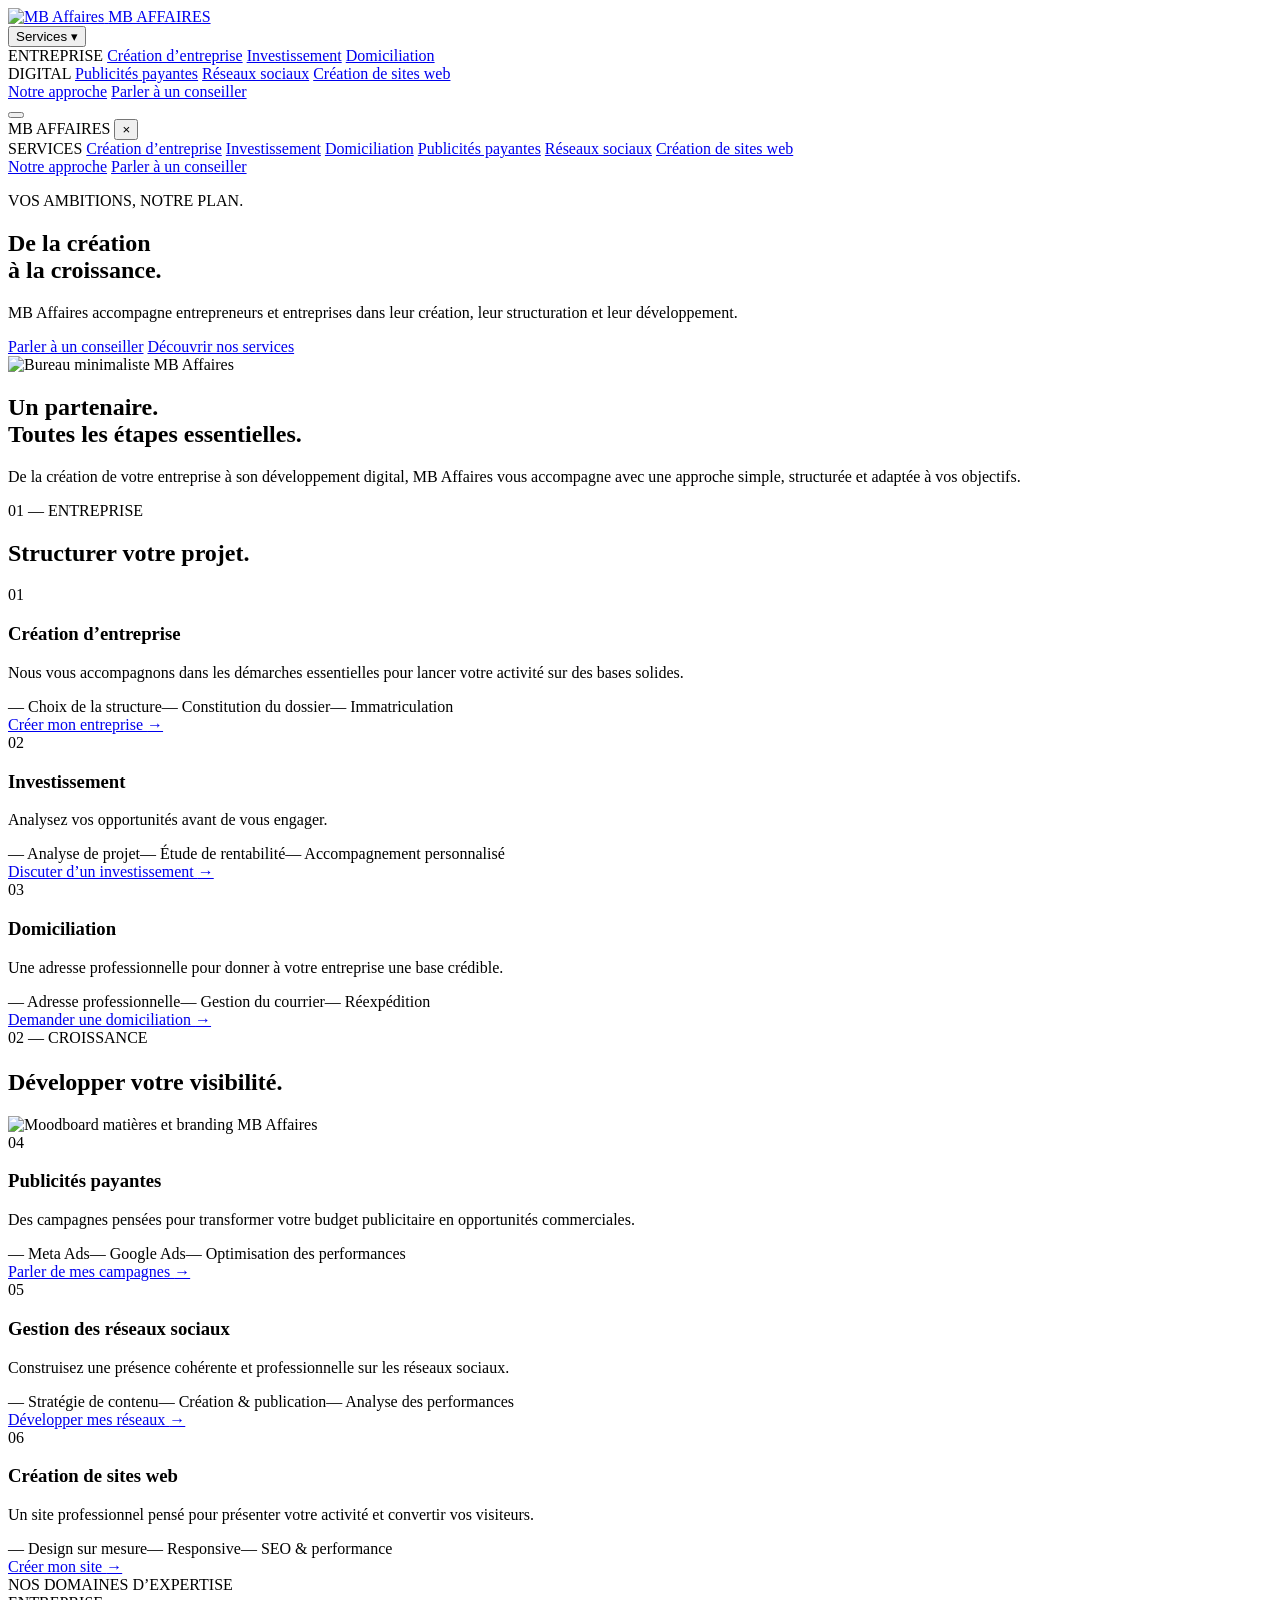
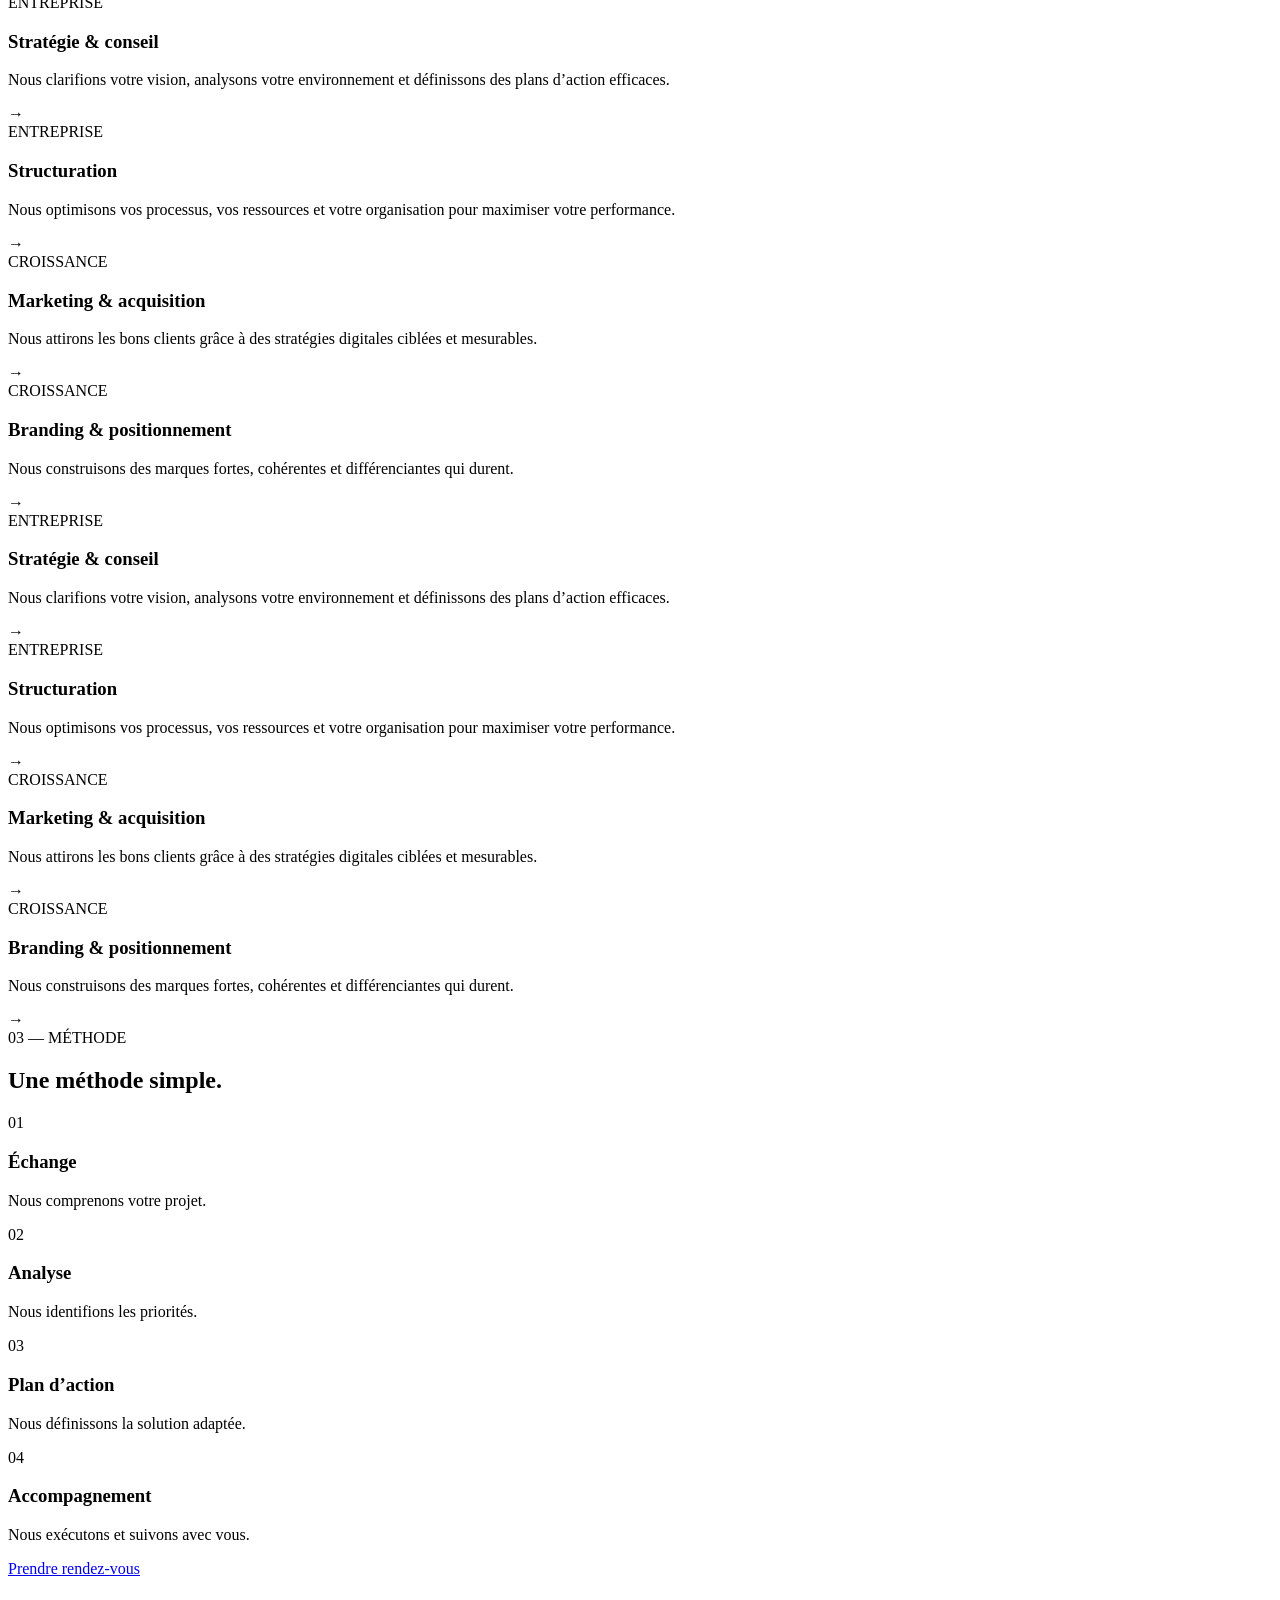
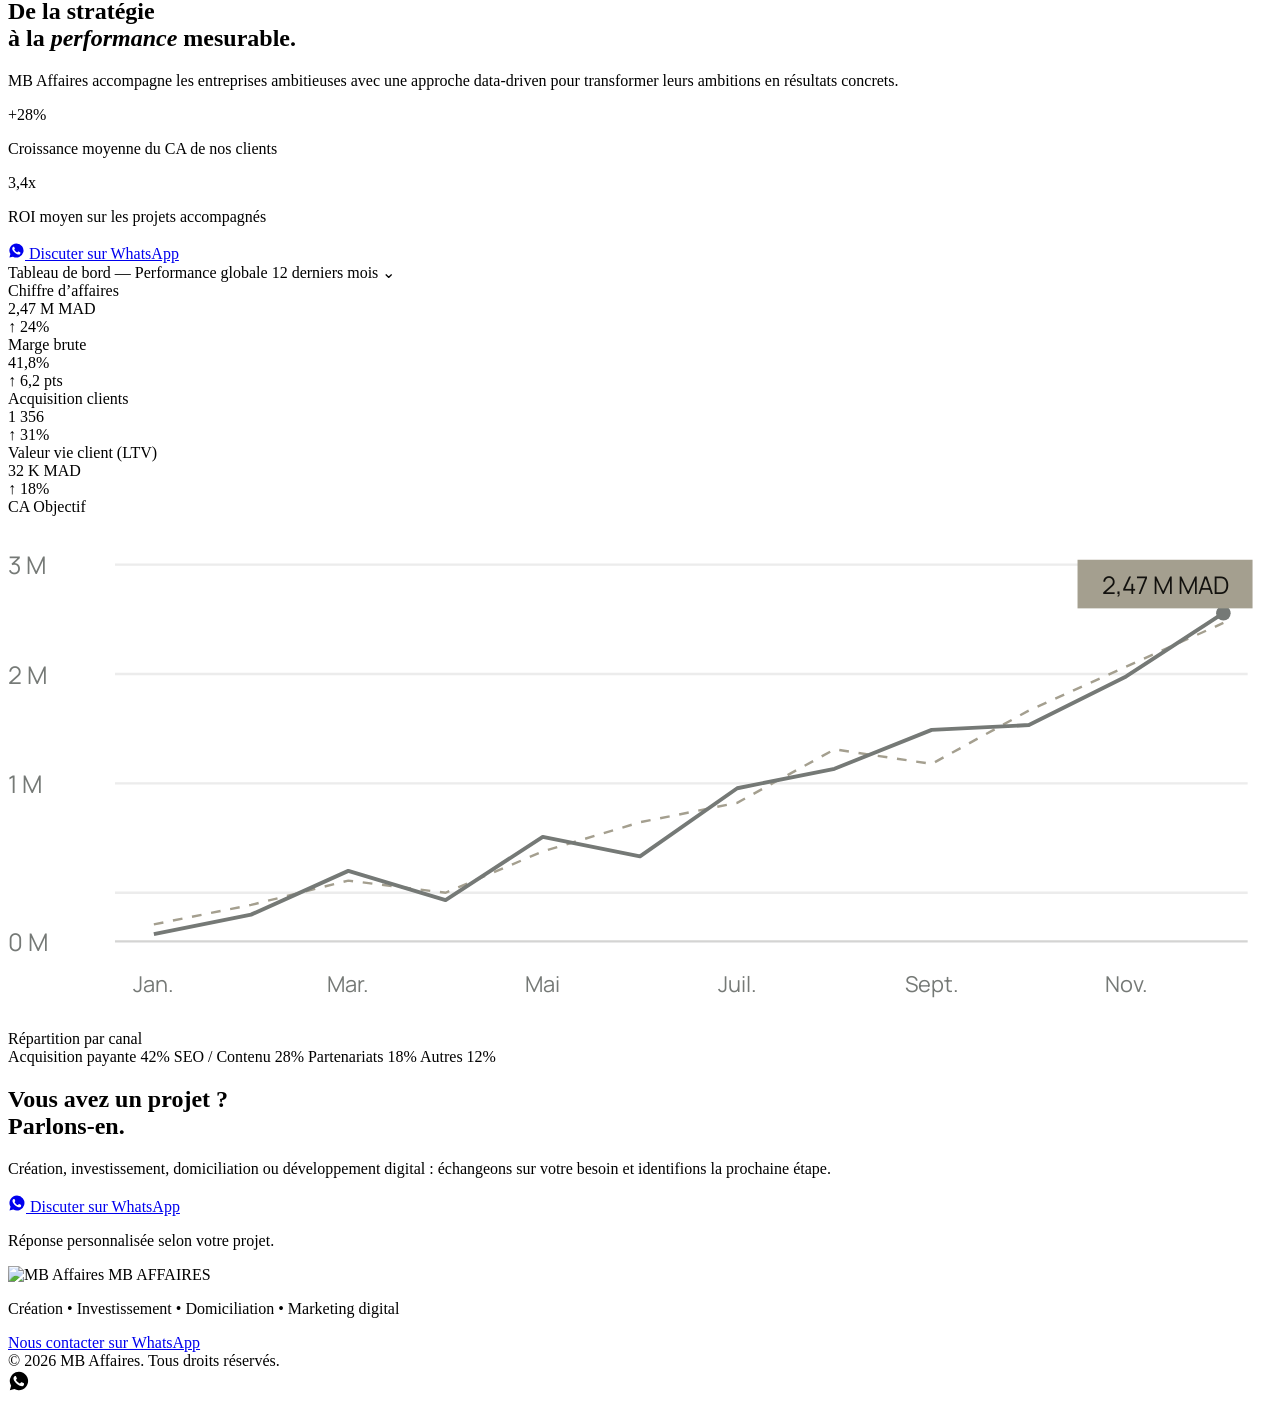
==== index.html @ c1bb467c "Add files via upload" ====
<!DOCTYPE html>
<html lang="fr">
<head>
<meta charset="utf-8">
<meta name="viewport" content="width=device-width, initial-scale=1">
<title>MB Affaires | Création d’entreprise &amp; Développement Digital</title>
<meta name="description" content="MB Affaires accompagne entrepreneurs et entreprises en création d’entreprise, investissement, domiciliation, publicité, réseaux sociaux et création de sites web.">
<meta property="og:title" content="MB Affaires | Création d’entreprise &amp; Développement Digital">
<meta property="og:description" content="Vos ambitions, notre plan.">
<meta property="og:type" content="website">
<link rel="icon" href="assets/favicon.png">
<link rel="preconnect" href="https://fonts.googleapis.com">
<link rel="preconnect" href="https://fonts.gstatic.com" crossorigin>
<link href="https://fonts.googleapis.com/css2?family=Instrument+Serif:ital@0;1&family=Manrope:wght@300;400;500;600&display=swap" rel="stylesheet">
<link rel="stylesheet" href="css/style.css">
</head>
<body>

<header class="site-header">
  <div class="header-inner">
    <a href="#top" class="brand">
      <img src="assets/mb-logo-light.png" alt="MB Affaires">
      <span class="brand-name">MB AFFAIRES</span>
    </a>

    <nav class="nav">
      <div class="nav-desktop">
        <div class="services-nav" data-services-nav>
          <button class="services-trigger" data-services-trigger aria-expanded="false" aria-haspopup="true">
            Services <span class="chev">▾</span>
          </button>
          <div class="services-panel">
            <div class="services-panel-inner">
              <div class="services-col">
                <span class="services-col-title">ENTREPRISE</span>
                <a href="#entreprise">Création d’entreprise</a>
                <a href="#investissement">Investissement</a>
                <a href="#domiciliation">Domiciliation</a>
              </div>
              <div class="services-col">
                <span class="services-col-title">DIGITAL</span>
                <a href="#publicites">Publicités payantes</a>
                <a href="#reseaux-sociaux">Réseaux sociaux</a>
                <a href="#site-web">Création de sites web</a>
              </div>
            </div>
          </div>
        </div>
        <a href="#approche" class="nav-link">Notre approche</a>
        <a href="#" class="nav-cta" data-wa data-wa-msg="general" target="_blank" rel="noopener">Parler à un conseiller</a>
      </div>

      <button class="mobile-toggle" data-mobile-toggle aria-expanded="false" aria-controls="mobile-menu" aria-label="Ouvrir le menu">
        <span></span>
        <span></span>
      </button>
    </nav>
  </div>
</header>

<div class="mobile-menu" id="mobile-menu" data-mobile-menu>
  <div class="mobile-menu-header">
    <span class="brand-name">MB AFFAIRES</span>
    <button class="mobile-menu-close" data-mobile-close aria-label="Fermer le menu">×</button>
  </div>
  <div class="mobile-menu-body">
    <span class="mobile-menu-eyebrow">SERVICES</span>
    <a href="#entreprise" class="mobile-link" data-mobile-close>Création d’entreprise</a>
    <a href="#investissement" class="mobile-link" data-mobile-close>Investissement</a>
    <a href="#domiciliation" class="mobile-link" data-mobile-close>Domiciliation</a>
    <a href="#publicites" class="mobile-link" data-mobile-close>Publicités payantes</a>
    <a href="#reseaux-sociaux" class="mobile-link" data-mobile-close>Réseaux sociaux</a>
    <a href="#site-web" class="mobile-link" data-mobile-close>Création de sites web</a>
    <div class="mobile-divider"></div>
    <a href="#approche" class="mobile-approche" data-mobile-close>Notre approche</a>
    <a href="#" class="mobile-cta" data-wa data-wa-msg="general" target="_blank" rel="noopener">Parler à un conseiller</a>
  </div>
</div>

<section id="top" class="hero">
  <div class="hero-grid">
    <div>
      <p class="hero-eyebrow" data-reveal>VOS AMBITIONS, NOTRE PLAN.</p>
      <h1 class="hero-title" data-reveal>De la création<br>à la croissance.</h1>
      <p class="hero-desc" data-reveal>MB Affaires accompagne entrepreneurs et entreprises dans leur création, leur structuration et leur développement.</p>
      <div class="hero-actions" data-reveal>
        <a href="#" class="btn btn-primary" data-wa data-wa-msg="general" target="_blank" rel="noopener">Parler à un conseiller</a>
        <a href="#entreprise" class="btn btn-outline">Découvrir nos services</a>
      </div>
    </div>
    <div class="hero-visual" data-reveal>
      <img src="assets/hero-visual.jpg" alt="Bureau minimaliste MB Affaires" loading="eager">
    </div>
  </div>
</section>

<section class="intro-band section-pad">
  <div class="container intro-grid">
    <h2 class="section-title" data-reveal>Un partenaire.<br>Toutes les étapes essentielles.</h2>
    <div data-reveal>
      <div class="intro-rule"></div>
      <p class="intro-text">De la création de votre entreprise à son développement digital, MB Affaires vous accompagne avec une approche simple, structurée et adaptée à vos objectifs.</p>
    </div>
  </div>
</section>

<section class="services-section">
  <div class="container">
    <div class="services-header" data-reveal>
      <div class="eyebrow-row">
        <span class="eyebrow">01 — ENTREPRISE</span>
        <h2 class="section-title">Structurer votre projet.</h2>
      </div>
    </div>

    <article id="entreprise" class="service-article" data-reveal>
      <div class="service-number-title">
        <span class="service-number">01</span>
        <h3 class="service-title">Création d’entreprise</h3>
      </div>
      <div class="service-body">
        <p class="service-desc">Nous vous accompagnons dans les démarches essentielles pour lancer votre activité sur des bases solides.</p>
        <div class="service-tags">
          <span>— Choix de la structure</span><span>— Constitution du dossier</span><span>— Immatriculation</span>
        </div>
        <a href="#" class="link-arrow" data-wa data-wa-msg="creation" target="_blank" rel="noopener">Créer mon entreprise <span>→</span></a>
      </div>
    </article>

    <article id="investissement" class="service-article" data-reveal>
      <div class="service-number-title">
        <span class="service-number">02</span>
        <h3 class="service-title">Investissement</h3>
      </div>
      <div class="service-body">
        <p class="service-desc">Analysez vos opportunités avant de vous engager.</p>
        <div class="service-tags">
          <span>— Analyse de projet</span><span>— Étude de rentabilité</span><span>— Accompagnement personnalisé</span>
        </div>
        <a href="#" class="link-arrow" data-wa data-wa-msg="invest" target="_blank" rel="noopener">Discuter d’un investissement <span>→</span></a>
      </div>
    </article>

    <article id="domiciliation" class="service-article" data-reveal>
      <div class="service-number-title">
        <span class="service-number">03</span>
        <h3 class="service-title">Domiciliation</h3>
      </div>
      <div class="service-body">
        <p class="service-desc">Une adresse professionnelle pour donner à votre entreprise une base crédible.</p>
        <div class="service-tags">
          <span>— Adresse professionnelle</span><span>— Gestion du courrier</span><span>— Réexpédition</span>
        </div>
        <a href="#" class="link-arrow" data-wa data-wa-msg="domic" target="_blank" rel="noopener">Demander une domiciliation <span>→</span></a>
      </div>
    </article>
  </div>
</section>

<section class="services-section alt">
  <div class="container">
    <div class="services-header alt" data-reveal>
      <div>
        <span class="eyebrow" style="display:block; margin-bottom:22px;">02 — CROISSANCE</span>
        <h2 class="section-title">Développer votre visibilité.</h2>
      </div>
      <div class="croissance-visual">
        <img src="assets/croissance-visual.jpg" alt="Moodboard matières et branding MB Affaires" loading="lazy">
      </div>
    </div>

    <article id="publicites" class="service-article" data-reveal>
      <div class="service-number-title">
        <span class="service-number">04</span>
        <h3 class="service-title">Publicités payantes</h3>
      </div>
      <div class="service-body">
        <p class="service-desc">Des campagnes pensées pour transformer votre budget publicitaire en opportunités commerciales.</p>
        <div class="service-tags">
          <span>— Meta Ads</span><span>— Google Ads</span><span>— Optimisation des performances</span>
        </div>
        <a href="#" class="link-arrow" data-wa data-wa-msg="ads" target="_blank" rel="noopener">Parler de mes campagnes <span>→</span></a>
      </div>
    </article>

    <article id="reseaux-sociaux" class="service-article" data-reveal>
      <div class="service-number-title">
        <span class="service-number">05</span>
        <h3 class="service-title">Gestion des réseaux sociaux</h3>
      </div>
      <div class="service-body">
        <p class="service-desc">Construisez une présence cohérente et professionnelle sur les réseaux sociaux.</p>
        <div class="service-tags">
          <span>— Stratégie de contenu</span><span>— Création &amp; publication</span><span>— Analyse des performances</span>
        </div>
        <a href="#" class="link-arrow" data-wa data-wa-msg="social" target="_blank" rel="noopener">Développer mes réseaux <span>→</span></a>
      </div>
    </article>

    <article id="site-web" class="service-article" data-reveal>
      <div class="service-number-title">
        <span class="service-number">06</span>
        <h3 class="service-title">Création de sites web</h3>
      </div>
      <div class="service-body">
        <p class="service-desc">Un site professionnel pensé pour présenter votre activité et convertir vos visiteurs.</p>
        <div class="service-tags">
          <span>— Design sur mesure</span><span>— Responsive</span><span>— SEO &amp; performance</span>
        </div>
        <a href="#" class="link-arrow" data-wa data-wa-msg="web" target="_blank" rel="noopener">Créer mon site <span>→</span></a>
      </div>
    </article>
  </div>
</section>

<div class="marquee-wrap">
  <div class="marquee-heading" data-reveal>
    <span>NOS DOMAINES D’EXPERTISE</span>
    <div class="marquee-rule"></div>
  </div>
  <div class="marquee-track-outer">
    <div class="marquee-set">
      <div class="marquee-card">
        <span class="marquee-card-eyebrow">ENTREPRISE</span>
        <h3>Stratégie &amp; conseil</h3>
        <p>Nous clarifions votre vision, analysons votre environnement et définissons des plans d’action efficaces.</p>
        <span class="marquee-card-arrow">→</span>
      </div>
      <div class="marquee-card">
        <span class="marquee-card-eyebrow">ENTREPRISE</span>
        <h3>Structuration</h3>
        <p>Nous optimisons vos processus, vos ressources et votre organisation pour maximiser votre performance.</p>
        <span class="marquee-card-arrow">→</span>
      </div>
      <div class="marquee-card">
        <span class="marquee-card-eyebrow">CROISSANCE</span>
        <h3>Marketing &amp; acquisition</h3>
        <p>Nous attirons les bons clients grâce à des stratégies digitales ciblées et mesurables.</p>
        <span class="marquee-card-arrow">→</span>
      </div>
      <div class="marquee-card">
        <span class="marquee-card-eyebrow">CROISSANCE</span>
        <h3>Branding &amp; positionnement</h3>
        <p>Nous construisons des marques fortes, cohérentes et différenciantes qui durent.</p>
        <span class="marquee-card-arrow">→</span>
      </div>
    </div>
    <div class="marquee-set" aria-hidden="true">
      <div class="marquee-card">
        <span class="marquee-card-eyebrow">ENTREPRISE</span>
        <h3>Stratégie &amp; conseil</h3>
        <p>Nous clarifions votre vision, analysons votre environnement et définissons des plans d’action efficaces.</p>
        <span class="marquee-card-arrow">→</span>
      </div>
      <div class="marquee-card">
        <span class="marquee-card-eyebrow">ENTREPRISE</span>
        <h3>Structuration</h3>
        <p>Nous optimisons vos processus, vos ressources et votre organisation pour maximiser votre performance.</p>
        <span class="marquee-card-arrow">→</span>
      </div>
      <div class="marquee-card">
        <span class="marquee-card-eyebrow">CROISSANCE</span>
        <h3>Marketing &amp; acquisition</h3>
        <p>Nous attirons les bons clients grâce à des stratégies digitales ciblées et mesurables.</p>
        <span class="marquee-card-arrow">→</span>
      </div>
      <div class="marquee-card">
        <span class="marquee-card-eyebrow">CROISSANCE</span>
        <h3>Branding &amp; positionnement</h3>
        <p>Nous construisons des marques fortes, cohérentes et différenciantes qui durent.</p>
        <span class="marquee-card-arrow">→</span>
      </div>
    </div>
  </div>
</div>

<section id="approche" class="methode-section section-pad">
  <div class="container">
    <div class="eyebrow-row" data-reveal>
      <span class="eyebrow">03 — MÉTHODE</span>
      <h2 class="section-title">Une méthode simple.</h2>
    </div>
    <div class="steps-grid" data-reveal>
      <div class="step">
        <span class="step-number">01</span>
        <h3>Échange</h3>
        <p>Nous comprenons votre projet.</p>
      </div>
      <div class="step">
        <span class="step-number">02</span>
        <h3>Analyse</h3>
        <p>Nous identifions les priorités.</p>
      </div>
      <div class="step">
        <span class="step-number">03</span>
        <h3>Plan d’action</h3>
        <p>Nous définissons la solution adaptée.</p>
      </div>
      <div class="step">
        <span class="step-number">04</span>
        <h3>Accompagnement</h3>
        <p>Nous exécutons et suivons avec vous.</p>
      </div>
    </div>
    <div class="methode-cta" data-reveal>
      <a href="#" class="btn btn-dark" data-wa data-wa-msg="rdv" target="_blank" rel="noopener">Prendre rendez-vous</a>
    </div>
  </div>
</section>

<section class="performance-section section-pad">
  <div class="container performance-grid">
    <div data-reveal>
      <h2 class="performance-title">De la stratégie<br>à la <em>performance</em> mesurable.</h2>
      <p class="performance-desc">MB Affaires accompagne les entreprises ambitieuses avec une approche data-driven pour transformer leurs ambitions en résultats concrets.</p>
      <div class="stats-grid">
        <div class="stat">
          <div class="stat-value">+28%</div>
          <p class="stat-label">Croissance moyenne du CA de nos clients</p>
        </div>
        <div class="stat">
          <div class="stat-value">3,4x</div>
          <p class="stat-label">ROI moyen sur les projets accompagnés</p>
        </div>
      </div>
      <a href="#" class="btn btn-sand performance-cta" data-wa data-wa-msg="general" target="_blank" rel="noopener">
        <svg viewBox="0 0 24 24" width="17" height="17" fill="currentColor" aria-hidden="true"><path d="M12 2a10 10 0 0 0-8.6 15.1L2 22l5-1.3A10 10 0 1 0 12 2Zm5.6 14.2c-.2.7-1.2 1.3-1.9 1.4-.5.1-1.1.1-1.8-.1-.4-.1-1-.3-1.7-.6-3-1.3-4.9-4.3-5-4.5-.2-.2-1.2-1.6-1.2-3s.7-2.1 1-2.4c.2-.3.5-.4.7-.4h.5c.2 0 .4 0 .6.5l.8 2c.1.2.1.4 0 .5l-.3.5-.4.4c-.1.1-.3.3-.1.6.2.3.8 1.3 1.7 2.1 1.1 1 2 1.3 2.3 1.4.3.1.4.1.6-.1l.9-1c.2-.2.3-.2.6-.1l2 .9c.3.1.5.2.5.4.1.1.1.8-.1 1.5Z"/></svg>
        Discuter sur WhatsApp
      </a>
    </div>

    <div class="dashboard-card" data-reveal>
      <div class="dashboard-header">
        <span>Tableau de bord — Performance globale</span>
        <span class="dashboard-range">12 derniers mois ⌄</span>
      </div>

      <div class="kpi-grid">
        <div class="kpi">
          <div class="kpi-label">Chiffre d’affaires</div>
          <div class="kpi-value">2,47 M MAD</div>
          <div class="kpi-delta">↑ 24%</div>
        </div>
        <div class="kpi">
          <div class="kpi-label">Marge brute</div>
          <div class="kpi-value">41,8%</div>
          <div class="kpi-delta">↑ 6,2 pts</div>
        </div>
        <div class="kpi">
          <div class="kpi-label">Acquisition clients</div>
          <div class="kpi-value">1 356</div>
          <div class="kpi-delta">↑ 31%</div>
        </div>
        <div class="kpi">
          <div class="kpi-label">Valeur vie client (LTV)</div>
          <div class="kpi-value">32 K MAD</div>
          <div class="kpi-delta">↑ 18%</div>
        </div>
      </div>

      <div class="charts-grid">
        <div class="chart-panel">
          <div class="chart-legend">
            <span class="legend-item"><span class="legend-dot"></span>CA</span>
            <span class="legend-item"><span class="legend-line"></span>Objectif</span>
          </div>
          <svg viewBox="0 0 520 210" class="chart-svg" aria-hidden="true">
            <line x1="44" y1="20" x2="510" y2="20" stroke="rgba(18,17,14,0.08)"></line>
            <line x1="44" y1="65" x2="510" y2="65" stroke="rgba(18,17,14,0.08)"></line>
            <line x1="44" y1="110" x2="510" y2="110" stroke="rgba(18,17,14,0.08)"></line>
            <line x1="44" y1="155" x2="510" y2="155" stroke="rgba(18,17,14,0.08)"></line>
            <line x1="44" y1="175" x2="510" y2="175" stroke="rgba(18,17,14,0.18)"></line>
            <text x="0" y="24" font-size="10" fill="#757976" font-family="Manrope">3 M</text>
            <text x="0" y="69" font-size="10" fill="#757976" font-family="Manrope">2 M</text>
            <text x="0" y="114" font-size="10" fill="#757976" font-family="Manrope">1 M</text>
            <text x="0" y="179" font-size="10" fill="#757976" font-family="Manrope">0 M</text>
            <polyline points="60,168 100,160 140,150 180,155 220,138 260,126 300,118 340,96 380,102 420,80 460,62 500,44" fill="none" stroke="#A49F8F" stroke-width="1" stroke-dasharray="4 4"></polyline>
            <polyline points="60,172 100,164 140,146 180,158 220,132 260,140 300,112 340,104 380,88 420,86 460,66 500,40" fill="none" stroke="#757976" stroke-width="1.6" stroke-linejoin="round"></polyline>
            <circle cx="500" cy="40" r="3" fill="#757976"></circle>
            <rect x="440" y="18" width="72" height="20" fill="#A49F8F"></rect>
            <text x="476" y="32" font-size="10" fill="#12110E" font-family="Manrope" text-anchor="middle">2,47 M MAD</text>
            <text x="60" y="196" font-size="9" fill="#757976" font-family="Manrope" text-anchor="middle">Jan.</text>
            <text x="140" y="196" font-size="9" fill="#757976" font-family="Manrope" text-anchor="middle">Mar.</text>
            <text x="220" y="196" font-size="9" fill="#757976" font-family="Manrope" text-anchor="middle">Mai</text>
            <text x="300" y="196" font-size="9" fill="#757976" font-family="Manrope" text-anchor="middle">Juil.</text>
            <text x="380" y="196" font-size="9" fill="#757976" font-family="Manrope" text-anchor="middle">Sept.</text>
            <text x="460" y="196" font-size="9" fill="#757976" font-family="Manrope" text-anchor="middle">Nov.</text>
          </svg>
        </div>

        <div class="chart-panel">
          <div class="donut-label">Répartition par canal</div>
          <div class="donut-row">
            <div class="donut"><div class="donut-hole"></div></div>
            <div class="donut-legend">
              <span class="donut-legend-item"><span class="dot" style="background:#757976"></span>Acquisition payante <span class="pct">42%</span></span>
              <span class="donut-legend-item"><span class="dot" style="background:#A49F8F"></span>SEO / Contenu <span class="pct">28%</span></span>
              <span class="donut-legend-item"><span class="dot" style="background:#12110E"></span>Partenariats <span class="pct">18%</span></span>
              <span class="donut-legend-item"><span class="dot" style="background:#757976"></span>Autres <span class="pct">12%</span></span>
            </div>
          </div>
        </div>
      </div>
    </div>
  </div>
</section>

<section class="final-cta">
  <div class="final-cta-inner">
    <h2 class="final-cta-title" data-reveal>Vous avez un projet ?<br>Parlons-en.</h2>
    <p class="final-cta-desc" data-reveal>Création, investissement, domiciliation ou développement digital : échangeons sur votre besoin et identifions la prochaine étape.</p>
    <div class="final-cta-actions" data-reveal>
      <a href="#" class="btn btn-primary" data-wa data-wa-msg="general" target="_blank" rel="noopener">
        <svg viewBox="0 0 24 24" width="18" height="18" fill="currentColor" aria-hidden="true"><path d="M12 2a10 10 0 0 0-8.6 15.1L2 22l5-1.3A10 10 0 1 0 12 2Zm5.6 14.2c-.2.7-1.2 1.3-1.9 1.4-.5.1-1.1.1-1.8-.1-.4-.1-1-.3-1.7-.6-3-1.3-4.9-4.3-5-4.5-.2-.2-1.2-1.6-1.2-3s.7-2.1 1-2.4c.2-.3.5-.4.7-.4h.5c.2 0 .4 0 .6.5l.8 2c.1.2.1.4 0 .5l-.3.5-.4.4c-.1.1-.3.3-.1.6.2.3.8 1.3 1.7 2.1 1.1 1 2 1.3 2.3 1.4.3.1.4.1.6-.1l.9-1c.2-.2.3-.2.6-.1l2 .9c.3.1.5.2.5.4.1.1.1.8-.1 1.5Z"/></svg>
        Discuter sur WhatsApp
      </a>
    </div>
    <p class="final-cta-note" data-reveal>Réponse personnalisée selon votre projet.</p>
  </div>
</section>

<footer class="site-footer">
  <div class="footer-inner">
    <div class="footer-brand">
      <img src="assets/mb-logo-light.png" alt="MB Affaires">
      <span class="brand-name">MB AFFAIRES</span>
    </div>
    <p class="footer-tagline">Création • Investissement • Domiciliation • Marketing digital</p>
    <a href="#" class="footer-link" data-wa data-wa-msg="general" target="_blank" rel="noopener">Nous contacter sur WhatsApp</a>
  </div>
  <div class="footer-copy">© 2026 MB Affaires. Tous droits réservés.</div>
</footer>

<a href="#" class="float-wa" data-wa data-wa-msg="general" target="_blank" rel="noopener" aria-label="Nous contacter sur WhatsApp" data-float-wa>
  <svg viewBox="0 0 24 24" width="22" height="22" aria-hidden="true"><path d="M12 2a10 10 0 0 0-8.6 15.1L2 22l5-1.3A10 10 0 1 0 12 2Zm5.6 14.2c-.2.7-1.2 1.3-1.9 1.4-.5.1-1.1.1-1.8-.1-.4-.1-1-.3-1.7-.6-3-1.3-4.9-4.3-5-4.5-.2-.2-1.2-1.6-1.2-3s.7-2.1 1-2.4c.2-.3.5-.4.7-.4h.5c.2 0 .4 0 .6.5l.8 2c.1.2.1.4 0 .5l-.3.5-.4.4c-.1.1-.3.3-.1.6.2.3.8 1.3 1.7 2.1 1.1 1 2 1.3 2.3 1.4.3.1.4.1.6-.1l.9-1c.2-.2.3-.2.6-.1l2 .9c.3.1.5.2.5.4.1.1.1.8-.1 1.5Z"/></svg>
</a>

<script src="js/script.js"></script>
</body>
</html>
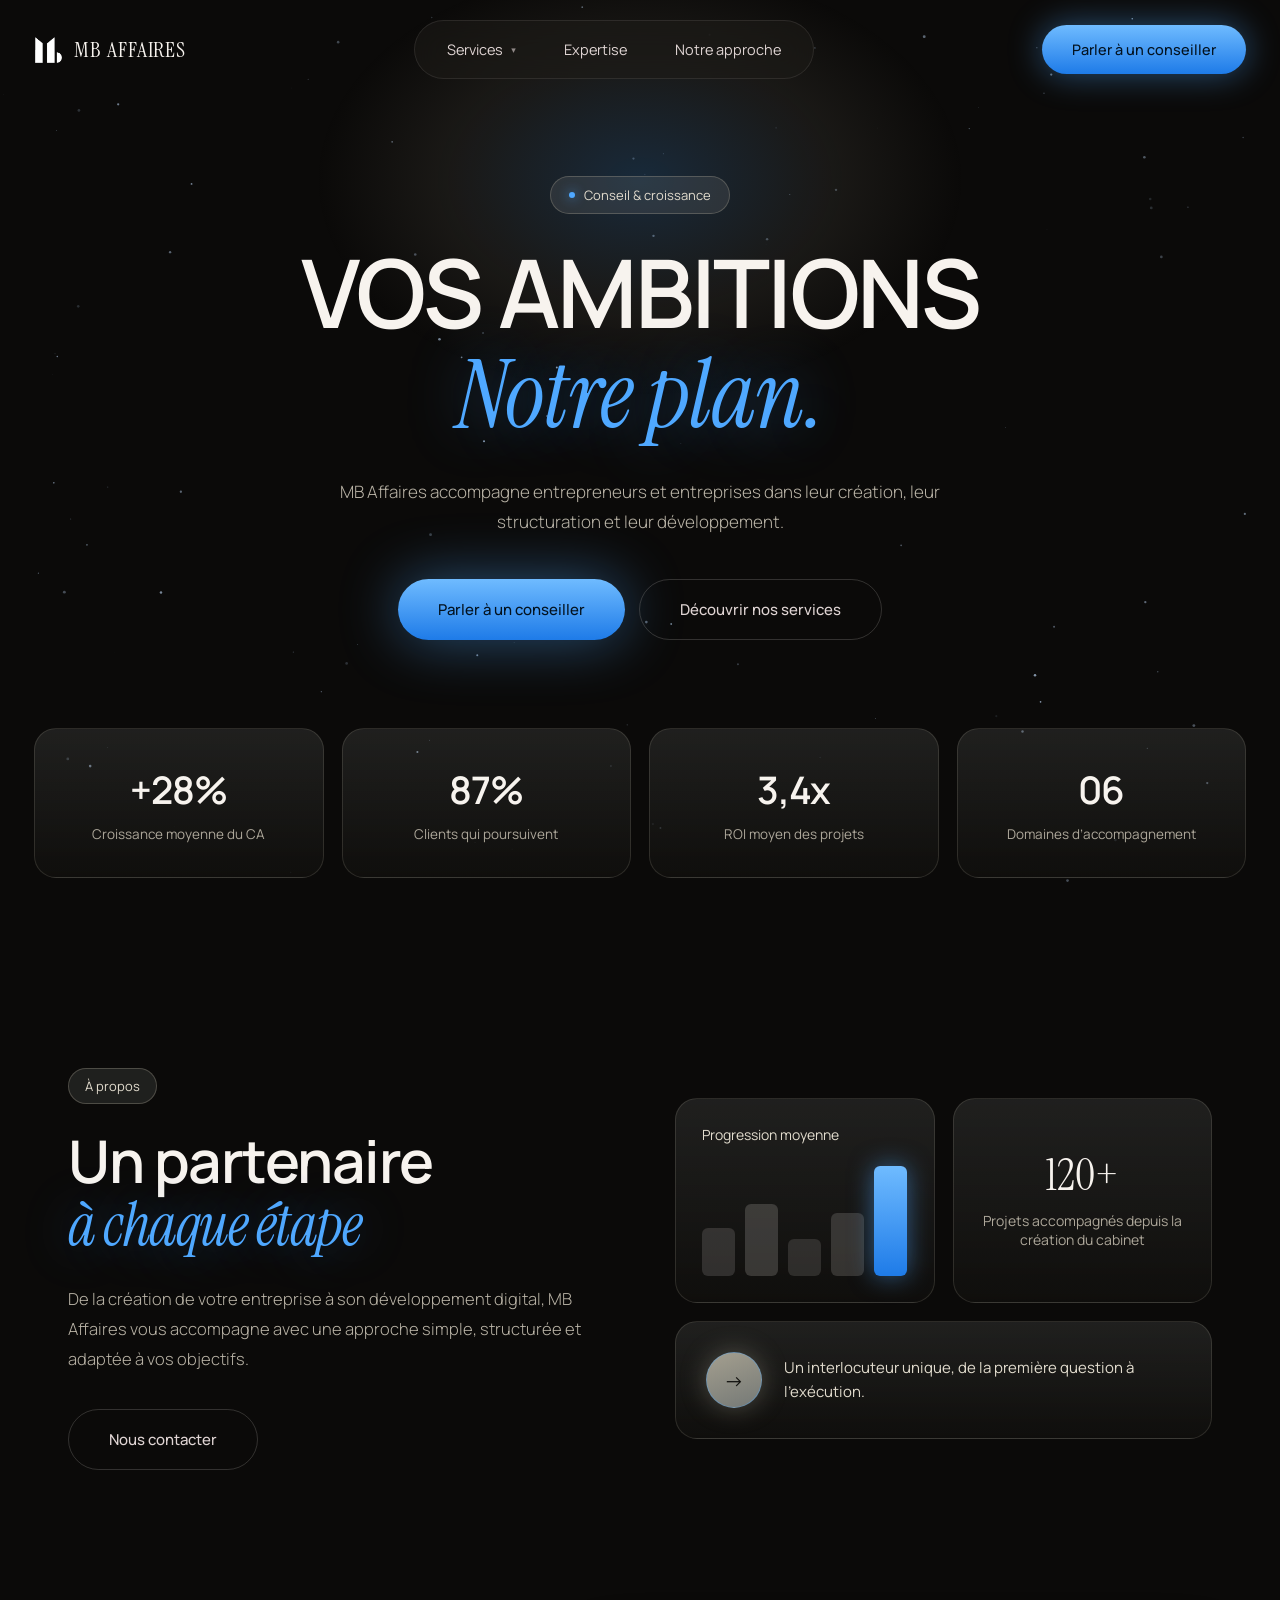
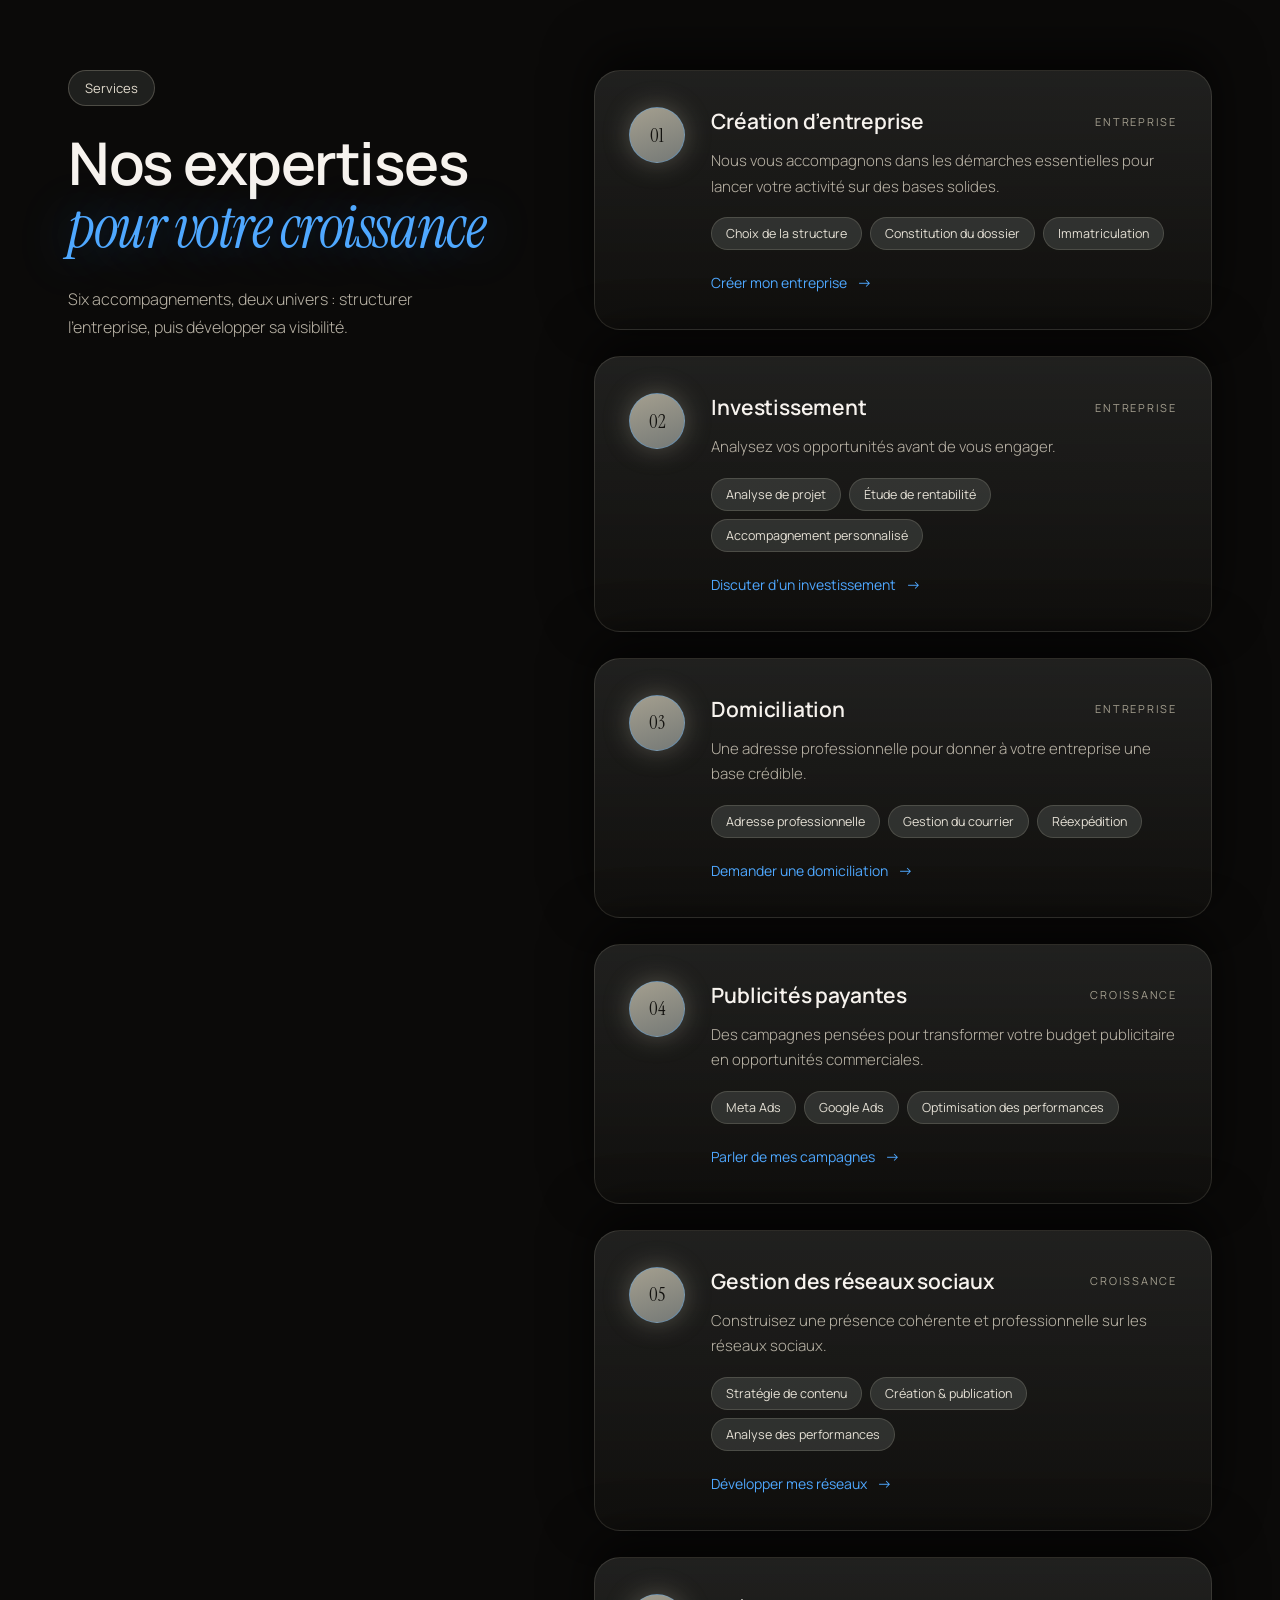
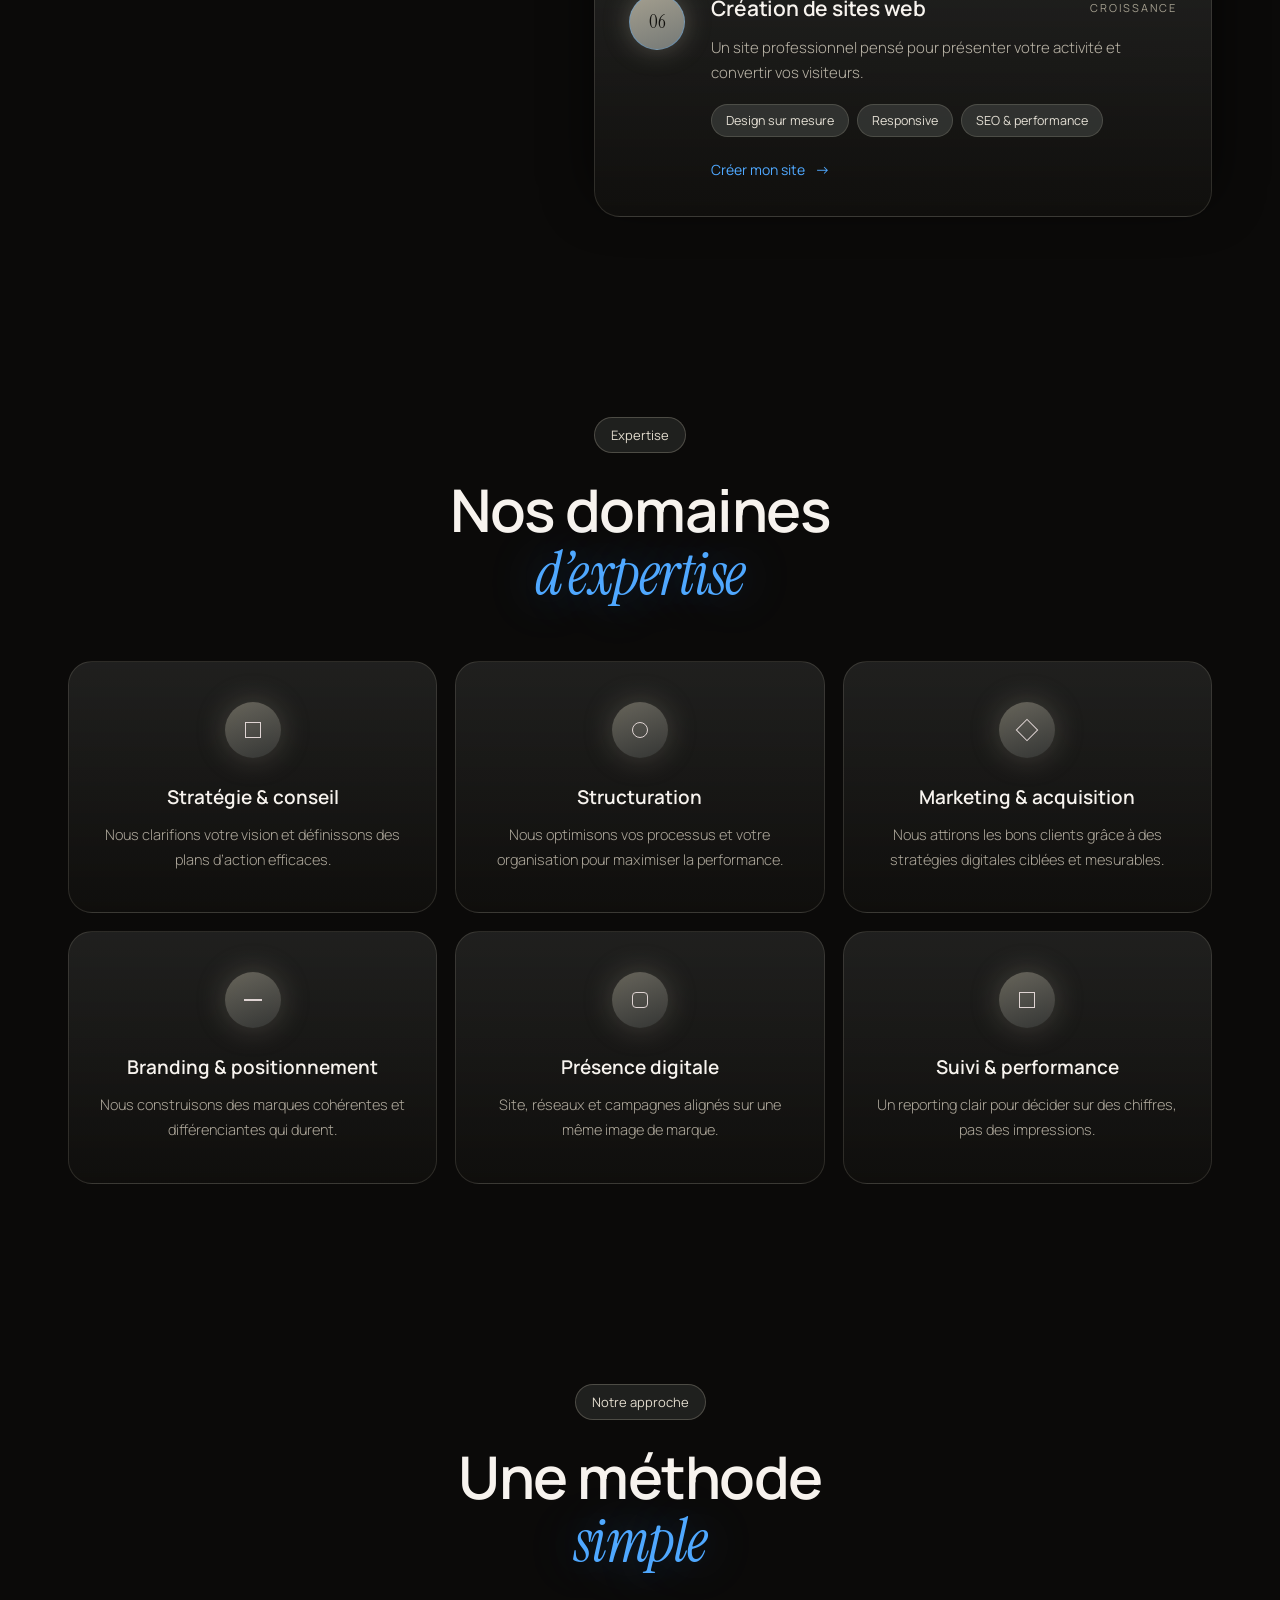
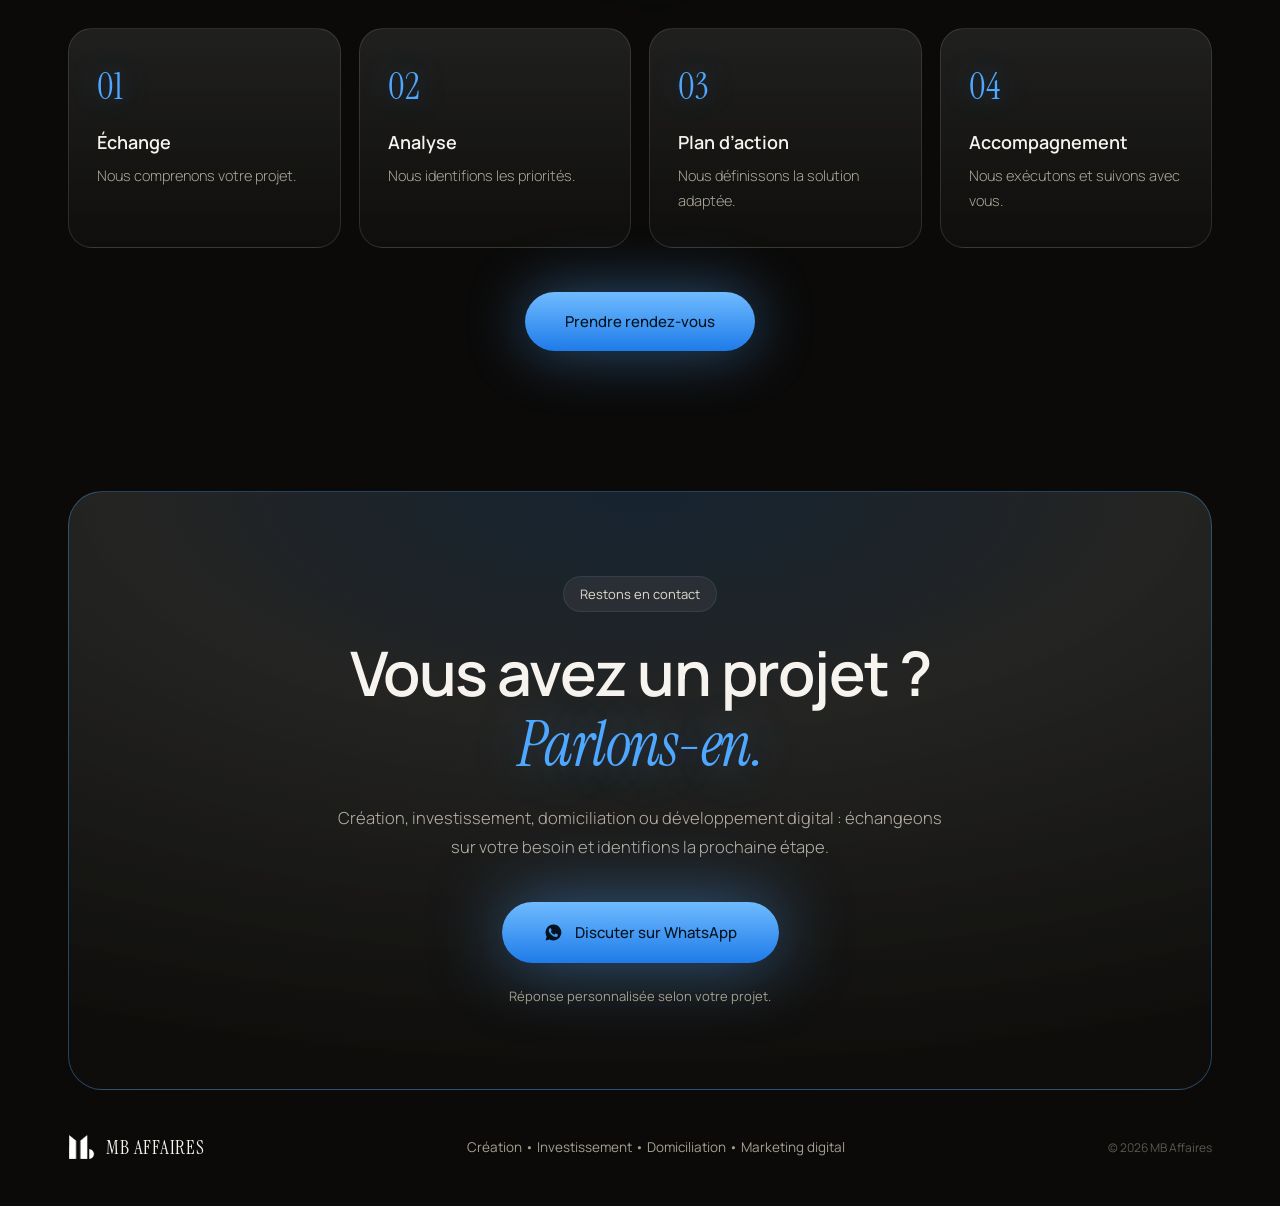
==== commit 3fbd0a13: "new dark design" ====
--- a/index.html
+++ b/index.html
@@ -11,10 +11,12 @@
 <link rel="icon" href="assets/favicon.png">
 <link rel="preconnect" href="https://fonts.googleapis.com">
 <link rel="preconnect" href="https://fonts.gstatic.com" crossorigin>
-<link href="https://fonts.googleapis.com/css2?family=Instrument+Serif:ital@0;1&family=Manrope:wght@300;400;500;600&display=swap" rel="stylesheet">
+<link href="https://fonts.googleapis.com/css2?family=Instrument+Serif:ital@0;1&family=Manrope:wght@300;400;500;600;700&display=swap" rel="stylesheet">
 <link rel="stylesheet" href="css/style.css">
 </head>
 <body>
+
+<canvas id="mb-stars" aria-hidden="true"></canvas>
 
 <header class="site-header">
   <div class="header-inner">
@@ -23,38 +25,39 @@
       <span class="brand-name">MB AFFAIRES</span>
     </a>
 
-    <nav class="nav">
-      <div class="nav-desktop">
-        <div class="services-nav" data-services-nav>
-          <button class="services-trigger" data-services-trigger aria-expanded="false" aria-haspopup="true">
-            Services <span class="chev">▾</span>
-          </button>
-          <div class="services-panel">
-            <div class="services-panel-inner">
-              <div class="services-col">
-                <span class="services-col-title">ENTREPRISE</span>
-                <a href="#entreprise">Création d’entreprise</a>
-                <a href="#investissement">Investissement</a>
-                <a href="#domiciliation">Domiciliation</a>
-              </div>
-              <div class="services-col">
-                <span class="services-col-title">DIGITAL</span>
-                <a href="#publicites">Publicités payantes</a>
-                <a href="#reseaux-sociaux">Réseaux sociaux</a>
-                <a href="#site-web">Création de sites web</a>
-              </div>
+    <nav class="nav-desktop">
+      <div class="services-nav" data-services-nav>
+        <button class="services-trigger" data-services-trigger aria-expanded="false" aria-haspopup="true">
+          Services <span class="chev">▾</span>
+        </button>
+        <div class="services-panel">
+          <div class="services-panel-inner">
+            <div class="services-col">
+              <span class="services-col-title">ENTREPRISE</span>
+              <a href="#entreprise">Création d’entreprise</a>
+              <a href="#investissement">Investissement</a>
+              <a href="#domiciliation">Domiciliation</a>
             </div>
-          </div>
-        </div>
-        <a href="#approche" class="nav-link">Notre approche</a>
-        <a href="#" class="nav-cta" data-wa data-wa-msg="general" target="_blank" rel="noopener">Parler à un conseiller</a>
-      </div>
-
+            <div class="services-col">
+              <span class="services-col-title">DIGITAL</span>
+              <a href="#publicites">Publicités payantes</a>
+              <a href="#reseaux-sociaux">Réseaux sociaux</a>
+              <a href="#site-web">Création de sites web</a>
+            </div>
+          </div>
+        </div>
+      </div>
+      <a href="#expertise" class="nav-link">Expertise</a>
+      <a href="#approche" class="nav-link">Notre approche</a>
+    </nav>
+
+    <div class="header-actions">
+      <a href="#" class="nav-cta" data-wa data-wa-msg="general" target="_blank" rel="noopener">Parler à un conseiller</a>
       <button class="mobile-toggle" data-mobile-toggle aria-expanded="false" aria-controls="mobile-menu" aria-label="Ouvrir le menu">
         <span></span>
         <span></span>
       </button>
-    </nav>
+    </div>
   </div>
 </header>
 
@@ -72,363 +75,291 @@
     <a href="#reseaux-sociaux" class="mobile-link" data-mobile-close>Réseaux sociaux</a>
     <a href="#site-web" class="mobile-link" data-mobile-close>Création de sites web</a>
     <div class="mobile-divider"></div>
-    <a href="#approche" class="mobile-approche" data-mobile-close>Notre approche</a>
+    <a href="#expertise" class="mobile-sub-link" data-mobile-close>Expertise</a>
+    <a href="#approche" class="mobile-sub-link" data-mobile-close>Notre approche</a>
     <a href="#" class="mobile-cta" data-wa data-wa-msg="general" target="_blank" rel="noopener">Parler à un conseiller</a>
   </div>
 </div>
 
 <section id="top" class="hero">
-  <div class="hero-grid">
-    <div>
-      <p class="hero-eyebrow" data-reveal>VOS AMBITIONS, NOTRE PLAN.</p>
-      <h1 class="hero-title" data-reveal>De la création<br>à la croissance.</h1>
-      <p class="hero-desc" data-reveal>MB Affaires accompagne entrepreneurs et entreprises dans leur création, leur structuration et leur développement.</p>
-      <div class="hero-actions" data-reveal>
-        <a href="#" class="btn btn-primary" data-wa data-wa-msg="general" target="_blank" rel="noopener">Parler à un conseiller</a>
-        <a href="#entreprise" class="btn btn-outline">Découvrir nos services</a>
-      </div>
-    </div>
-    <div class="hero-visual" data-reveal>
-      <img src="assets/hero-visual.jpg" alt="Bureau minimaliste MB Affaires" loading="eager">
-    </div>
-  </div>
-</section>
-
-<section class="intro-band section-pad">
-  <div class="container intro-grid">
-    <h2 class="section-title" data-reveal>Un partenaire.<br>Toutes les étapes essentielles.</h2>
+  <div class="hero-glow" aria-hidden="true"></div>
+  <div class="hero-inner">
+    <span class="hero-badge" data-reveal>
+      <span class="dot"></span>Conseil &amp; croissance
+    </span>
+    <h1 class="hero-title" data-reveal>VOS AMBITIONS<em>Notre plan.</em></h1>
+    <p class="hero-desc" data-reveal>MB Affaires accompagne entrepreneurs et entreprises dans leur création, leur structuration et leur développement.</p>
+    <div class="hero-actions" data-reveal>
+      <a href="#" class="btn btn-glow" data-wa data-wa-msg="general" target="_blank" rel="noopener">Parler à un conseiller</a>
+      <a href="#services" class="btn btn-outline">Découvrir nos services</a>
+    </div>
+  </div>
+
+  <div class="stat-cards" data-reveal>
+    <div class="stat-card">
+      <div class="stat-value">+28%</div>
+      <p class="stat-label">Croissance moyenne du CA</p>
+    </div>
+    <div class="stat-card">
+      <div class="stat-value">87%</div>
+      <p class="stat-label">Clients qui poursuivent</p>
+    </div>
+    <div class="stat-card">
+      <div class="stat-value">3,4x</div>
+      <p class="stat-label">ROI moyen des projets</p>
+    </div>
+    <div class="stat-card">
+      <div class="stat-value">06</div>
+      <p class="stat-label">Domaines d’accompagnement</p>
+    </div>
+  </div>
+</section>
+
+<section class="section">
+  <div class="container about-grid">
     <div data-reveal>
-      <div class="intro-rule"></div>
-      <p class="intro-text">De la création de votre entreprise à son développement digital, MB Affaires vous accompagne avec une approche simple, structurée et adaptée à vos objectifs.</p>
-    </div>
-  </div>
-</section>
-
-<section class="services-section">
+      <span class="eyebrow-pill">À propos</span>
+      <h2 class="section-title">Un partenaire<em>à chaque étape</em></h2>
+      <p class="about-desc">De la création de votre entreprise à son développement digital, MB Affaires vous accompagne avec une approche simple, structurée et adaptée à vos objectifs.</p>
+      <a href="#" class="btn btn-outline about-cta" data-wa data-wa-msg="general" target="_blank" rel="noopener">Nous contacter</a>
+    </div>
+
+    <div class="about-cards" data-reveal>
+      <div class="glass-card chart-card">
+        <p>Progression moyenne</p>
+        <div class="chart-bars">
+          <div class="bar"></div>
+          <div class="bar"></div>
+          <div class="bar"></div>
+          <div class="bar"></div>
+          <div class="bar"></div>
+        </div>
+      </div>
+      <div class="glass-card stat-highlight-card">
+        <div class="stat-highlight-value">120+</div>
+        <p class="stat-highlight-label">Projets accompagnés depuis la création du cabinet</p>
+      </div>
+      <div class="glass-card wide-card">
+        <div class="icon-circle nudge">→</div>
+        <p>Un interlocuteur unique, de la première question à l’exécution.</p>
+      </div>
+    </div>
+  </div>
+</section>
+
+<section id="services" class="section">
+  <div class="container services-grid">
+    <div class="services-sticky-head" data-reveal>
+      <span class="eyebrow-pill">Services</span>
+      <h2 class="section-title">Nos expertises<em>pour votre croissance</em></h2>
+      <p class="services-desc">Six accompagnements, deux univers : structurer l’entreprise, puis développer sa visibilité.</p>
+    </div>
+
+    <div class="services-list">
+      <a id="entreprise" href="#" class="service-card" data-reveal data-wa data-wa-msg="creation" target="_blank" rel="noopener">
+        <div class="service-number">01</div>
+        <div class="service-body">
+          <div class="service-head-row">
+            <h3 class="service-title">Création d’entreprise</h3>
+            <span class="service-tag">ENTREPRISE</span>
+          </div>
+          <p class="service-desc">Nous vous accompagnons dans les démarches essentielles pour lancer votre activité sur des bases solides.</p>
+          <div class="service-chips">
+            <span>Choix de la structure</span>
+            <span>Constitution du dossier</span>
+            <span>Immatriculation</span>
+          </div>
+          <span class="service-link">Créer mon entreprise <span>→</span></span>
+        </div>
+      </a>
+
+      <a id="investissement" href="#" class="service-card" data-reveal data-wa data-wa-msg="invest" target="_blank" rel="noopener">
+        <div class="service-number">02</div>
+        <div class="service-body">
+          <div class="service-head-row">
+            <h3 class="service-title">Investissement</h3>
+            <span class="service-tag">ENTREPRISE</span>
+          </div>
+          <p class="service-desc">Analysez vos opportunités avant de vous engager.</p>
+          <div class="service-chips">
+            <span>Analyse de projet</span>
+            <span>Étude de rentabilité</span>
+            <span>Accompagnement personnalisé</span>
+          </div>
+          <span class="service-link">Discuter d’un investissement <span>→</span></span>
+        </div>
+      </a>
+
+      <a id="domiciliation" href="#" class="service-card" data-reveal data-wa data-wa-msg="domic" target="_blank" rel="noopener">
+        <div class="service-number">03</div>
+        <div class="service-body">
+          <div class="service-head-row">
+            <h3 class="service-title">Domiciliation</h3>
+            <span class="service-tag">ENTREPRISE</span>
+          </div>
+          <p class="service-desc">Une adresse professionnelle pour donner à votre entreprise une base crédible.</p>
+          <div class="service-chips">
+            <span>Adresse professionnelle</span>
+            <span>Gestion du courrier</span>
+            <span>Réexpédition</span>
+          </div>
+          <span class="service-link">Demander une domiciliation <span>→</span></span>
+        </div>
+      </a>
+
+      <a id="publicites" href="#" class="service-card" data-reveal data-wa data-wa-msg="ads" target="_blank" rel="noopener">
+        <div class="service-number">04</div>
+        <div class="service-body">
+          <div class="service-head-row">
+            <h3 class="service-title">Publicités payantes</h3>
+            <span class="service-tag">CROISSANCE</span>
+          </div>
+          <p class="service-desc">Des campagnes pensées pour transformer votre budget publicitaire en opportunités commerciales.</p>
+          <div class="service-chips">
+            <span>Meta Ads</span>
+            <span>Google Ads</span>
+            <span>Optimisation des performances</span>
+          </div>
+          <span class="service-link">Parler de mes campagnes <span>→</span></span>
+        </div>
+      </a>
+
+      <a id="reseaux-sociaux" href="#" class="service-card" data-reveal data-wa data-wa-msg="social" target="_blank" rel="noopener">
+        <div class="service-number">05</div>
+        <div class="service-body">
+          <div class="service-head-row">
+            <h3 class="service-title">Gestion des réseaux sociaux</h3>
+            <span class="service-tag">CROISSANCE</span>
+          </div>
+          <p class="service-desc">Construisez une présence cohérente et professionnelle sur les réseaux sociaux.</p>
+          <div class="service-chips">
+            <span>Stratégie de contenu</span>
+            <span>Création &amp; publication</span>
+            <span>Analyse des performances</span>
+          </div>
+          <span class="service-link">Développer mes réseaux <span>→</span></span>
+        </div>
+      </a>
+
+      <a id="site-web" href="#" class="service-card" data-reveal data-wa data-wa-msg="web" target="_blank" rel="noopener">
+        <div class="service-number">06</div>
+        <div class="service-body">
+          <div class="service-head-row">
+            <h3 class="service-title">Création de sites web</h3>
+            <span class="service-tag">CROISSANCE</span>
+          </div>
+          <p class="service-desc">Un site professionnel pensé pour présenter votre activité et convertir vos visiteurs.</p>
+          <div class="service-chips">
+            <span>Design sur mesure</span>
+            <span>Responsive</span>
+            <span>SEO &amp; performance</span>
+          </div>
+          <span class="service-link">Créer mon site <span>→</span></span>
+        </div>
+      </a>
+    </div>
+  </div>
+</section>
+
+<section id="expertise" class="section">
   <div class="container">
-    <div class="services-header" data-reveal>
-      <div class="eyebrow-row">
-        <span class="eyebrow">01 — ENTREPRISE</span>
-        <h2 class="section-title">Structurer votre projet.</h2>
-      </div>
-    </div>
-
-    <article id="entreprise" class="service-article" data-reveal>
-      <div class="service-number-title">
-        <span class="service-number">01</span>
-        <h3 class="service-title">Création d’entreprise</h3>
-      </div>
-      <div class="service-body">
-        <p class="service-desc">Nous vous accompagnons dans les démarches essentielles pour lancer votre activité sur des bases solides.</p>
-        <div class="service-tags">
-          <span>— Choix de la structure</span><span>— Constitution du dossier</span><span>— Immatriculation</span>
-        </div>
-        <a href="#" class="link-arrow" data-wa data-wa-msg="creation" target="_blank" rel="noopener">Créer mon entreprise <span>→</span></a>
-      </div>
-    </article>
-
-    <article id="investissement" class="service-article" data-reveal>
-      <div class="service-number-title">
-        <span class="service-number">02</span>
-        <h3 class="service-title">Investissement</h3>
-      </div>
-      <div class="service-body">
-        <p class="service-desc">Analysez vos opportunités avant de vous engager.</p>
-        <div class="service-tags">
-          <span>— Analyse de projet</span><span>— Étude de rentabilité</span><span>— Accompagnement personnalisé</span>
-        </div>
-        <a href="#" class="link-arrow" data-wa data-wa-msg="invest" target="_blank" rel="noopener">Discuter d’un investissement <span>→</span></a>
-      </div>
-    </article>
-
-    <article id="domiciliation" class="service-article" data-reveal>
-      <div class="service-number-title">
-        <span class="service-number">03</span>
-        <h3 class="service-title">Domiciliation</h3>
-      </div>
-      <div class="service-body">
-        <p class="service-desc">Une adresse professionnelle pour donner à votre entreprise une base crédible.</p>
-        <div class="service-tags">
-          <span>— Adresse professionnelle</span><span>— Gestion du courrier</span><span>— Réexpédition</span>
-        </div>
-        <a href="#" class="link-arrow" data-wa data-wa-msg="domic" target="_blank" rel="noopener">Demander une domiciliation <span>→</span></a>
-      </div>
-    </article>
-  </div>
-</section>
-
-<section class="services-section alt">
-  <div class="container">
-    <div class="services-header alt" data-reveal>
-      <div>
-        <span class="eyebrow" style="display:block; margin-bottom:22px;">02 — CROISSANCE</span>
-        <h2 class="section-title">Développer votre visibilité.</h2>
-      </div>
-      <div class="croissance-visual">
-        <img src="assets/croissance-visual.jpg" alt="Moodboard matières et branding MB Affaires" loading="lazy">
-      </div>
-    </div>
-
-    <article id="publicites" class="service-article" data-reveal>
-      <div class="service-number-title">
-        <span class="service-number">04</span>
-        <h3 class="service-title">Publicités payantes</h3>
-      </div>
-      <div class="service-body">
-        <p class="service-desc">Des campagnes pensées pour transformer votre budget publicitaire en opportunités commerciales.</p>
-        <div class="service-tags">
-          <span>— Meta Ads</span><span>— Google Ads</span><span>— Optimisation des performances</span>
-        </div>
-        <a href="#" class="link-arrow" data-wa data-wa-msg="ads" target="_blank" rel="noopener">Parler de mes campagnes <span>→</span></a>
-      </div>
-    </article>
-
-    <article id="reseaux-sociaux" class="service-article" data-reveal>
-      <div class="service-number-title">
-        <span class="service-number">05</span>
-        <h3 class="service-title">Gestion des réseaux sociaux</h3>
-      </div>
-      <div class="service-body">
-        <p class="service-desc">Construisez une présence cohérente et professionnelle sur les réseaux sociaux.</p>
-        <div class="service-tags">
-          <span>— Stratégie de contenu</span><span>— Création &amp; publication</span><span>— Analyse des performances</span>
-        </div>
-        <a href="#" class="link-arrow" data-wa data-wa-msg="social" target="_blank" rel="noopener">Développer mes réseaux <span>→</span></a>
-      </div>
-    </article>
-
-    <article id="site-web" class="service-article" data-reveal>
-      <div class="service-number-title">
-        <span class="service-number">06</span>
-        <h3 class="service-title">Création de sites web</h3>
-      </div>
-      <div class="service-body">
-        <p class="service-desc">Un site professionnel pensé pour présenter votre activité et convertir vos visiteurs.</p>
-        <div class="service-tags">
-          <span>— Design sur mesure</span><span>— Responsive</span><span>— SEO &amp; performance</span>
-        </div>
-        <a href="#" class="link-arrow" data-wa data-wa-msg="web" target="_blank" rel="noopener">Créer mon site <span>→</span></a>
-      </div>
-    </article>
-  </div>
-</section>
-
-<div class="marquee-wrap">
-  <div class="marquee-heading" data-reveal>
-    <span>NOS DOMAINES D’EXPERTISE</span>
-    <div class="marquee-rule"></div>
-  </div>
-  <div class="marquee-track-outer">
-    <div class="marquee-set">
-      <div class="marquee-card">
-        <span class="marquee-card-eyebrow">ENTREPRISE</span>
+    <div class="section-head" data-reveal>
+      <span class="eyebrow-pill">Expertise</span>
+      <h2 class="section-title">Nos domaines<em>d’expertise</em></h2>
+    </div>
+    <div class="expertise-grid" data-reveal>
+      <div class="expertise-card">
+        <div class="pulse-icon"><span class="shape shape-square"></span></div>
         <h3>Stratégie &amp; conseil</h3>
-        <p>Nous clarifions votre vision, analysons votre environnement et définissons des plans d’action efficaces.</p>
-        <span class="marquee-card-arrow">→</span>
-      </div>
-      <div class="marquee-card">
-        <span class="marquee-card-eyebrow">ENTREPRISE</span>
+        <p>Nous clarifions votre vision et définissons des plans d’action efficaces.</p>
+      </div>
+      <div class="expertise-card">
+        <div class="pulse-icon"><span class="shape shape-circle"></span></div>
         <h3>Structuration</h3>
-        <p>Nous optimisons vos processus, vos ressources et votre organisation pour maximiser votre performance.</p>
-        <span class="marquee-card-arrow">→</span>
-      </div>
-      <div class="marquee-card">
-        <span class="marquee-card-eyebrow">CROISSANCE</span>
+        <p>Nous optimisons vos processus et votre organisation pour maximiser la performance.</p>
+      </div>
+      <div class="expertise-card">
+        <div class="pulse-icon"><span class="shape shape-diamond"></span></div>
         <h3>Marketing &amp; acquisition</h3>
         <p>Nous attirons les bons clients grâce à des stratégies digitales ciblées et mesurables.</p>
-        <span class="marquee-card-arrow">→</span>
-      </div>
-      <div class="marquee-card">
-        <span class="marquee-card-eyebrow">CROISSANCE</span>
+      </div>
+      <div class="expertise-card">
+        <div class="pulse-icon"><span class="shape shape-line"></span></div>
         <h3>Branding &amp; positionnement</h3>
-        <p>Nous construisons des marques fortes, cohérentes et différenciantes qui durent.</p>
-        <span class="marquee-card-arrow">→</span>
-      </div>
-    </div>
-    <div class="marquee-set" aria-hidden="true">
-      <div class="marquee-card">
-        <span class="marquee-card-eyebrow">ENTREPRISE</span>
-        <h3>Stratégie &amp; conseil</h3>
-        <p>Nous clarifions votre vision, analysons votre environnement et définissons des plans d’action efficaces.</p>
-        <span class="marquee-card-arrow">→</span>
-      </div>
-      <div class="marquee-card">
-        <span class="marquee-card-eyebrow">ENTREPRISE</span>
-        <h3>Structuration</h3>
-        <p>Nous optimisons vos processus, vos ressources et votre organisation pour maximiser votre performance.</p>
-        <span class="marquee-card-arrow">→</span>
-      </div>
-      <div class="marquee-card">
-        <span class="marquee-card-eyebrow">CROISSANCE</span>
-        <h3>Marketing &amp; acquisition</h3>
-        <p>Nous attirons les bons clients grâce à des stratégies digitales ciblées et mesurables.</p>
-        <span class="marquee-card-arrow">→</span>
-      </div>
-      <div class="marquee-card">
-        <span class="marquee-card-eyebrow">CROISSANCE</span>
-        <h3>Branding &amp; positionnement</h3>
-        <p>Nous construisons des marques fortes, cohérentes et différenciantes qui durent.</p>
-        <span class="marquee-card-arrow">→</span>
-      </div>
-    </div>
-  </div>
-</div>
-
-<section id="approche" class="methode-section section-pad">
+        <p>Nous construisons des marques cohérentes et différenciantes qui durent.</p>
+      </div>
+      <div class="expertise-card">
+        <div class="pulse-icon"><span class="shape shape-rounded"></span></div>
+        <h3>Présence digitale</h3>
+        <p>Site, réseaux et campagnes alignés sur une même image de marque.</p>
+      </div>
+      <div class="expertise-card">
+        <div class="pulse-icon"><span class="shape shape-corner"></span></div>
+        <h3>Suivi &amp; performance</h3>
+        <p>Un reporting clair pour décider sur des chiffres, pas des impressions.</p>
+      </div>
+    </div>
+  </div>
+</section>
+
+<section id="approche" class="section">
   <div class="container">
-    <div class="eyebrow-row" data-reveal>
-      <span class="eyebrow">03 — MÉTHODE</span>
-      <h2 class="section-title">Une méthode simple.</h2>
+    <div class="section-head" data-reveal>
+      <span class="eyebrow-pill">Notre approche</span>
+      <h2 class="section-title">Une méthode<em>simple</em></h2>
     </div>
     <div class="steps-grid" data-reveal>
-      <div class="step">
+      <div class="step-card">
         <span class="step-number">01</span>
         <h3>Échange</h3>
         <p>Nous comprenons votre projet.</p>
       </div>
-      <div class="step">
+      <div class="step-card">
         <span class="step-number">02</span>
         <h3>Analyse</h3>
         <p>Nous identifions les priorités.</p>
       </div>
-      <div class="step">
+      <div class="step-card">
         <span class="step-number">03</span>
         <h3>Plan d’action</h3>
         <p>Nous définissons la solution adaptée.</p>
       </div>
-      <div class="step">
+      <div class="step-card">
         <span class="step-number">04</span>
         <h3>Accompagnement</h3>
         <p>Nous exécutons et suivons avec vous.</p>
       </div>
     </div>
-    <div class="methode-cta" data-reveal>
-      <a href="#" class="btn btn-dark" data-wa data-wa-msg="rdv" target="_blank" rel="noopener">Prendre rendez-vous</a>
-    </div>
-  </div>
-</section>
-
-<section class="performance-section section-pad">
-  <div class="container performance-grid">
-    <div data-reveal>
-      <h2 class="performance-title">De la stratégie<br>à la <em>performance</em> mesurable.</h2>
-      <p class="performance-desc">MB Affaires accompagne les entreprises ambitieuses avec une approche data-driven pour transformer leurs ambitions en résultats concrets.</p>
-      <div class="stats-grid">
-        <div class="stat">
-          <div class="stat-value">+28%</div>
-          <p class="stat-label">Croissance moyenne du CA de nos clients</p>
-        </div>
-        <div class="stat">
-          <div class="stat-value">3,4x</div>
-          <p class="stat-label">ROI moyen sur les projets accompagnés</p>
-        </div>
-      </div>
-      <a href="#" class="btn btn-sand performance-cta" data-wa data-wa-msg="general" target="_blank" rel="noopener">
-        <svg viewBox="0 0 24 24" width="17" height="17" fill="currentColor" aria-hidden="true"><path d="M12 2a10 10 0 0 0-8.6 15.1L2 22l5-1.3A10 10 0 1 0 12 2Zm5.6 14.2c-.2.7-1.2 1.3-1.9 1.4-.5.1-1.1.1-1.8-.1-.4-.1-1-.3-1.7-.6-3-1.3-4.9-4.3-5-4.5-.2-.2-1.2-1.6-1.2-3s.7-2.1 1-2.4c.2-.3.5-.4.7-.4h.5c.2 0 .4 0 .6.5l.8 2c.1.2.1.4 0 .5l-.3.5-.4.4c-.1.1-.3.3-.1.6.2.3.8 1.3 1.7 2.1 1.1 1 2 1.3 2.3 1.4.3.1.4.1.6-.1l.9-1c.2-.2.3-.2.6-.1l2 .9c.3.1.5.2.5.4.1.1.1.8-.1 1.5Z"/></svg>
-        Discuter sur WhatsApp
-      </a>
-    </div>
-
-    <div class="dashboard-card" data-reveal>
-      <div class="dashboard-header">
-        <span>Tableau de bord — Performance globale</span>
-        <span class="dashboard-range">12 derniers mois ⌄</span>
-      </div>
-
-      <div class="kpi-grid">
-        <div class="kpi">
-          <div class="kpi-label">Chiffre d’affaires</div>
-          <div class="kpi-value">2,47 M MAD</div>
-          <div class="kpi-delta">↑ 24%</div>
-        </div>
-        <div class="kpi">
-          <div class="kpi-label">Marge brute</div>
-          <div class="kpi-value">41,8%</div>
-          <div class="kpi-delta">↑ 6,2 pts</div>
-        </div>
-        <div class="kpi">
-          <div class="kpi-label">Acquisition clients</div>
-          <div class="kpi-value">1 356</div>
-          <div class="kpi-delta">↑ 31%</div>
-        </div>
-        <div class="kpi">
-          <div class="kpi-label">Valeur vie client (LTV)</div>
-          <div class="kpi-value">32 K MAD</div>
-          <div class="kpi-delta">↑ 18%</div>
-        </div>
-      </div>
-
-      <div class="charts-grid">
-        <div class="chart-panel">
-          <div class="chart-legend">
-            <span class="legend-item"><span class="legend-dot"></span>CA</span>
-            <span class="legend-item"><span class="legend-line"></span>Objectif</span>
-          </div>
-          <svg viewBox="0 0 520 210" class="chart-svg" aria-hidden="true">
-            <line x1="44" y1="20" x2="510" y2="20" stroke="rgba(18,17,14,0.08)"></line>
-            <line x1="44" y1="65" x2="510" y2="65" stroke="rgba(18,17,14,0.08)"></line>
-            <line x1="44" y1="110" x2="510" y2="110" stroke="rgba(18,17,14,0.08)"></line>
-            <line x1="44" y1="155" x2="510" y2="155" stroke="rgba(18,17,14,0.08)"></line>
-            <line x1="44" y1="175" x2="510" y2="175" stroke="rgba(18,17,14,0.18)"></line>
-            <text x="0" y="24" font-size="10" fill="#757976" font-family="Manrope">3 M</text>
-            <text x="0" y="69" font-size="10" fill="#757976" font-family="Manrope">2 M</text>
-            <text x="0" y="114" font-size="10" fill="#757976" font-family="Manrope">1 M</text>
-            <text x="0" y="179" font-size="10" fill="#757976" font-family="Manrope">0 M</text>
-            <polyline points="60,168 100,160 140,150 180,155 220,138 260,126 300,118 340,96 380,102 420,80 460,62 500,44" fill="none" stroke="#A49F8F" stroke-width="1" stroke-dasharray="4 4"></polyline>
-            <polyline points="60,172 100,164 140,146 180,158 220,132 260,140 300,112 340,104 380,88 420,86 460,66 500,40" fill="none" stroke="#757976" stroke-width="1.6" stroke-linejoin="round"></polyline>
-            <circle cx="500" cy="40" r="3" fill="#757976"></circle>
-            <rect x="440" y="18" width="72" height="20" fill="#A49F8F"></rect>
-            <text x="476" y="32" font-size="10" fill="#12110E" font-family="Manrope" text-anchor="middle">2,47 M MAD</text>
-            <text x="60" y="196" font-size="9" fill="#757976" font-family="Manrope" text-anchor="middle">Jan.</text>
-            <text x="140" y="196" font-size="9" fill="#757976" font-family="Manrope" text-anchor="middle">Mar.</text>
-            <text x="220" y="196" font-size="9" fill="#757976" font-family="Manrope" text-anchor="middle">Mai</text>
-            <text x="300" y="196" font-size="9" fill="#757976" font-family="Manrope" text-anchor="middle">Juil.</text>
-            <text x="380" y="196" font-size="9" fill="#757976" font-family="Manrope" text-anchor="middle">Sept.</text>
-            <text x="460" y="196" font-size="9" fill="#757976" font-family="Manrope" text-anchor="middle">Nov.</text>
-          </svg>
-        </div>
-
-        <div class="chart-panel">
-          <div class="donut-label">Répartition par canal</div>
-          <div class="donut-row">
-            <div class="donut"><div class="donut-hole"></div></div>
-            <div class="donut-legend">
-              <span class="donut-legend-item"><span class="dot" style="background:#757976"></span>Acquisition payante <span class="pct">42%</span></span>
-              <span class="donut-legend-item"><span class="dot" style="background:#A49F8F"></span>SEO / Contenu <span class="pct">28%</span></span>
-              <span class="donut-legend-item"><span class="dot" style="background:#12110E"></span>Partenariats <span class="pct">18%</span></span>
-              <span class="donut-legend-item"><span class="dot" style="background:#757976"></span>Autres <span class="pct">12%</span></span>
-            </div>
-          </div>
-        </div>
-      </div>
-    </div>
-  </div>
-</section>
-
-<section class="final-cta">
-  <div class="final-cta-inner">
-    <h2 class="final-cta-title" data-reveal>Vous avez un projet ?<br>Parlons-en.</h2>
-    <p class="final-cta-desc" data-reveal>Création, investissement, domiciliation ou développement digital : échangeons sur votre besoin et identifions la prochaine étape.</p>
-    <div class="final-cta-actions" data-reveal>
-      <a href="#" class="btn btn-primary" data-wa data-wa-msg="general" target="_blank" rel="noopener">
-        <svg viewBox="0 0 24 24" width="18" height="18" fill="currentColor" aria-hidden="true"><path d="M12 2a10 10 0 0 0-8.6 15.1L2 22l5-1.3A10 10 0 1 0 12 2Zm5.6 14.2c-.2.7-1.2 1.3-1.9 1.4-.5.1-1.1.1-1.8-.1-.4-.1-1-.3-1.7-.6-3-1.3-4.9-4.3-5-4.5-.2-.2-1.2-1.6-1.2-3s.7-2.1 1-2.4c.2-.3.5-.4.7-.4h.5c.2 0 .4 0 .6.5l.8 2c.1.2.1.4 0 .5l-.3.5-.4.4c-.1.1-.3.3-.1.6.2.3.8 1.3 1.7 2.1 1.1 1 2 1.3 2.3 1.4.3.1.4.1.6-.1l.9-1c.2-.2.3-.2.6-.1l2 .9c.3.1.5.2.5.4.1.1.1.8-.1 1.5Z"/></svg>
-        Discuter sur WhatsApp
-      </a>
-    </div>
-    <p class="final-cta-note" data-reveal>Réponse personnalisée selon votre projet.</p>
+    <div class="approche-cta" data-reveal>
+      <a href="#" class="btn btn-glow" data-wa data-wa-msg="rdv" target="_blank" rel="noopener">Prendre rendez-vous</a>
+    </div>
   </div>
 </section>
 
 <footer class="site-footer">
-  <div class="footer-inner">
-    <div class="footer-brand">
-      <img src="assets/mb-logo-light.png" alt="MB Affaires">
-      <span class="brand-name">MB AFFAIRES</span>
-    </div>
-    <p class="footer-tagline">Création • Investissement • Domiciliation • Marketing digital</p>
-    <a href="#" class="footer-link" data-wa data-wa-msg="general" target="_blank" rel="noopener">Nous contacter sur WhatsApp</a>
-  </div>
-  <div class="footer-copy">© 2026 MB Affaires. Tous droits réservés.</div>
+  <div class="container">
+    <div class="footer-glow-card" data-reveal>
+      <span class="eyebrow-pill footer-eyebrow">Restons en contact</span>
+      <h2 class="footer-title">Vous avez un projet ?<em>Parlons-en.</em></h2>
+      <p class="footer-desc">Création, investissement, domiciliation ou développement digital : échangeons sur votre besoin et identifions la prochaine étape.</p>
+      <div class="footer-cta-row">
+        <a href="#" class="btn btn-glow" data-wa data-wa-msg="general" target="_blank" rel="noopener">
+          <svg viewBox="0 0 24 24" width="19" height="19" fill="currentColor" aria-hidden="true"><path d="M12 2a10 10 0 0 0-8.6 15.1L2 22l5-1.3A10 10 0 1 0 12 2Zm5.6 14.2c-.2.7-1.2 1.3-1.9 1.4-.5.1-1.1.1-1.8-.1-.4-.1-1-.3-1.7-.6-3-1.3-4.9-4.3-5-4.5-.2-.2-1.2-1.6-1.2-3s.7-2.1 1-2.4c.2-.3.5-.4.7-.4h.5c.2 0 .4 0 .6.5l.8 2c.1.2.1.4 0 .5l-.3.5-.4.4c-.1.1-.3.3-.1.6.2.3.8 1.3 1.7 2.1 1.1 1 2 1.3 2.3 1.4.3.1.4.1.6-.1l.9-1c.2-.2.3-.2.6-.1l2 .9c.3.1.5.2.5.4.1.1.1.8-.1 1.5Z"/></svg>
+          Discuter sur WhatsApp
+        </a>
+      </div>
+      <p class="footer-note">Réponse personnalisée selon votre projet.</p>
+    </div>
+
+    <div class="footer-bottom-row">
+      <div class="footer-brand">
+        <img src="assets/mb-logo-light.png" alt="MB Affaires">
+        <span class="brand-name" style="font-size:19px;">MB AFFAIRES</span>
+      </div>
+      <p class="footer-tagline">Création • Investissement • Domiciliation • Marketing digital</p>
+      <span class="footer-copy">© 2026 MB Affaires</span>
+    </div>
+  </div>
 </footer>
 
 <a href="#" class="float-wa" data-wa data-wa-msg="general" target="_blank" rel="noopener" aria-label="Nous contacter sur WhatsApp" data-float-wa>
--- a/css/style.css
+++ b/css/style.css
@@ -0,0 +1,916 @@
+/* ==========================================================================
+   MB Affaires v2 — Design tokens
+   ========================================================================== */
+:root {
+  --bg: #0B0A09;
+  --heading: #F7F3EE;
+  --text: #DFD4D3;
+  --text-muted: #B9B3A6;
+  --text-muted-2: #ADA79A;
+  --text-muted-3: #A49F8F;
+  --chip-text: #E2DCCE;
+  --chip-text-2: #E4DFD4;
+  --dim: #5C584F;
+
+  --accent: #4FA8FF;
+  --accent-light: #6FBBFF;
+  --accent-dark: #1E7BE8;
+  --accent-hover: #A6D4FF;
+  --on-accent: #03121F;
+
+  --border: rgba(164, 159, 143, 0.2);
+  --border-strong: rgba(164, 159, 143, 0.35);
+  --border-soft: rgba(196, 190, 187, 0.12);
+  --border-accent: rgba(79, 168, 255, 0.35);
+
+  --card-top: rgba(117, 121, 118, 0.2);
+  --card-bottom: rgba(16, 15, 13, 0.92);
+  --chip-bg: rgba(117, 121, 118, 0.28);
+
+  --serif: 'Instrument Serif', Georgia, serif;
+  --sans: 'Manrope', system-ui, -apple-system, sans-serif;
+
+  --container: 1400px;
+  --gutter: clamp(20px, 3.4vw, 34px);
+  --header-h: 76px;
+}
+
+/* ==========================================================================
+   Reset & base
+   ========================================================================== */
+* { box-sizing: border-box; }
+
+html, body { overflow-x: clip; }
+html { scroll-behavior: smooth; }
+
+@media (prefers-reduced-motion: reduce) {
+  html { scroll-behavior: auto; }
+  *, *::before, *::after {
+    animation-duration: 0.01ms !important;
+    animation-iteration-count: 1 !important;
+    transition-duration: 0.01ms !important;
+    scroll-behavior: auto !important;
+  }
+}
+
+body {
+  margin: 0;
+  background: var(--bg);
+  color: var(--text);
+  font-family: var(--sans);
+  -webkit-font-smoothing: antialiased;
+}
+
+img { max-width: 100%; display: block; }
+a { color: inherit; text-decoration: none; }
+button { font: inherit; }
+
+:focus-visible {
+  outline: 2px solid var(--accent);
+  outline-offset: 3px;
+}
+
+.container {
+  max-width: var(--container);
+  margin: 0 auto;
+  padding-left: var(--gutter);
+  padding-right: var(--gutter);
+}
+
+.section {
+  position: relative;
+  z-index: 1;
+  padding: 100px var(--gutter);
+}
+@media (max-width: 640px) {
+  .section { padding: 72px var(--gutter); }
+}
+
+.eyebrow-pill {
+  display: inline-block;
+  padding: 8px 16px;
+  border-radius: 999px;
+  background: var(--card-top);
+  border: 1px solid var(--border-strong);
+  font-size: 13px;
+  color: var(--chip-text);
+}
+
+.section-head { text-align: center; margin-bottom: 56px; }
+
+.section-title {
+  margin: 26px 0 0;
+  font-size: clamp(36px, 4.6vw, 62px);
+  line-height: 1.04;
+  letter-spacing: -0.025em;
+  font-weight: 600;
+  color: var(--heading);
+}
+.section-title em {
+  display: block;
+  margin-top: 4px;
+  font-family: var(--serif);
+  font-style: italic;
+  font-weight: 400;
+  color: var(--accent);
+  text-shadow: 0 0 50px rgba(79, 168, 255, 0.4);
+}
+
+.about-desc {
+  margin: 28px 0 0;
+  max-width: 520px;
+  font-size: 16.5px;
+  line-height: 1.8;
+  font-weight: 300;
+  color: var(--text-muted);
+  text-wrap: pretty;
+}
+
+.services-desc {
+  margin: 26px 0 0;
+  max-width: 400px;
+  font-size: 16px;
+  line-height: 1.75;
+  font-weight: 300;
+  color: var(--text-muted);
+}
+
+/* ==========================================================================
+   Buttons
+   ========================================================================== */
+.btn {
+  display: inline-flex;
+  align-items: center;
+  gap: 12px;
+  font-size: 15px;
+  font-weight: 500;
+  padding: 19px 40px;
+  border-radius: 999px;
+  border: none;
+  cursor: pointer;
+  transition: background 0.25s ease, color 0.25s ease, border-color 0.25s ease;
+}
+
+.btn-glow {
+  background: linear-gradient(180deg, var(--accent-light), var(--accent-dark));
+  color: var(--on-accent);
+  box-shadow: 0 0 60px rgba(79, 168, 255, 0.45);
+}
+.btn-glow:hover { background: var(--accent-hover); }
+
+.btn-outline {
+  border: 1px solid rgba(196, 190, 187, 0.22);
+  color: var(--text);
+  background: transparent;
+}
+.btn-outline:hover { border-color: var(--accent); color: var(--accent); }
+
+/* ==========================================================================
+   Starfield canvas
+   ========================================================================== */
+#mb-stars {
+  position: fixed;
+  inset: 0;
+  width: 100%;
+  height: 100%;
+  pointer-events: none;
+  z-index: 0;
+}
+
+/* ==========================================================================
+   Header
+   ========================================================================== */
+.site-header {
+  position: fixed;
+  top: 0; left: 0; right: 0;
+  z-index: 60;
+  padding: 20px var(--gutter);
+}
+
+.header-inner {
+  max-width: var(--container);
+  margin: 0 auto;
+  display: flex;
+  align-items: center;
+  justify-content: space-between;
+  gap: 24px;
+}
+
+.brand {
+  display: flex;
+  align-items: center;
+  gap: 11px;
+}
+.brand img { height: 28px; width: auto; }
+.brand-name {
+  font-family: var(--serif);
+  font-size: 22px;
+  letter-spacing: 0.04em;
+  color: var(--heading);
+  white-space: nowrap;
+}
+
+.nav-desktop {
+  display: none;
+  align-items: center;
+  gap: 8px;
+  padding: 8px 12px;
+  border-radius: 999px;
+  background: rgba(30, 28, 24, 0.55);
+  border: 1px solid var(--border-soft);
+  backdrop-filter: blur(14px);
+  -webkit-backdrop-filter: blur(14px);
+}
+@media (min-width: 1000px) {
+  .nav-desktop { display: flex; }
+}
+
+.services-nav { position: relative; }
+
+.services-trigger {
+  background: none;
+  border: 0;
+  color: var(--text);
+  font-size: 14.5px;
+  cursor: pointer;
+  padding: 11px 20px;
+  border-radius: 999px;
+  display: flex;
+  align-items: center;
+  gap: 8px;
+  transition: background 0.2s ease;
+}
+.services-trigger:hover { background: rgba(164, 159, 143, 0.16); }
+.services-trigger .chev { font-size: 9px; opacity: 0.6; transition: transform 0.2s ease; }
+.services-nav.open .chev { transform: rotate(180deg); }
+
+.services-panel {
+  position: absolute;
+  top: 100%;
+  left: -20px;
+  padding-top: 12px;
+  opacity: 0;
+  visibility: hidden;
+  transform: translateY(-6px);
+  transition: opacity 0.25s ease, transform 0.25s ease, visibility 0.25s;
+}
+.services-nav.open .services-panel,
+.services-nav:hover .services-panel {
+  opacity: 1;
+  visibility: visible;
+  transform: translateY(0);
+}
+
+.services-panel-inner {
+  display: grid;
+  grid-template-columns: 1fr 1fr;
+  gap: 34px;
+  background: rgba(20, 19, 16, 0.97);
+  border: 1px solid var(--border);
+  border-radius: 20px;
+  padding: 26px 30px;
+  min-width: 460px;
+  box-shadow: 0 30px 60px rgba(0, 0, 0, 0.55);
+}
+
+.services-col {
+  display: flex;
+  flex-direction: column;
+  gap: 13px;
+}
+.services-col-title { font-size: 10px; letter-spacing: 0.2em; color: var(--text-muted-3); }
+.services-col a {
+  font-size: 14px;
+  color: var(--text);
+  transition: color 0.2s ease;
+}
+.services-col a:hover { color: var(--accent); }
+
+.nav-link {
+  font-size: 14.5px;
+  padding: 11px 20px;
+  border-radius: 999px;
+  transition: background 0.2s ease;
+}
+.nav-link:hover { background: rgba(164, 159, 143, 0.16); }
+
+.nav-cta {
+  display: none;
+  padding: 15px 30px;
+  border-radius: 999px;
+  font-size: 14.5px;
+  font-weight: 500;
+  color: var(--on-accent);
+  background: linear-gradient(180deg, var(--accent-light), var(--accent-dark));
+  box-shadow: 0 0 34px rgba(79, 168, 255, 0.45);
+  transition: background 0.2s ease;
+}
+.nav-cta:hover { background: var(--accent-hover); }
+@media (min-width: 1000px) {
+  .nav-cta { display: inline-flex; align-items: center; }
+}
+
+.header-actions { display: flex; align-items: center; gap: 12px; }
+
+.mobile-toggle {
+  background: rgba(30, 28, 24, 0.6);
+  border: 1px solid var(--border-soft);
+  border-radius: 999px;
+  color: var(--text);
+  cursor: pointer;
+  padding: 14px 16px;
+  display: flex;
+  flex-direction: column;
+  gap: 5px;
+}
+@media (min-width: 1000px) {
+  .mobile-toggle { display: none; }
+}
+.mobile-toggle span {
+  display: block;
+  width: 20px;
+  height: 1.5px;
+  background: var(--text);
+}
+
+/* ==========================================================================
+   Mobile menu overlay
+   ========================================================================== */
+.mobile-menu {
+  position: fixed;
+  inset: 0;
+  z-index: 70;
+  background: var(--bg);
+  color: var(--text);
+  opacity: 0;
+  pointer-events: none;
+  transition: opacity 0.3s ease;
+  overflow-y: auto;
+}
+.mobile-menu.open { opacity: 1; pointer-events: auto; }
+@media (min-width: 1000px) {
+  .mobile-menu { display: none; }
+}
+
+.mobile-menu-header {
+  height: var(--header-h);
+  display: flex;
+  align-items: center;
+  justify-content: space-between;
+  padding: 0 26px;
+}
+
+.mobile-menu-close {
+  background: none;
+  border: 0;
+  color: var(--text);
+  font-size: 28px;
+  cursor: pointer;
+  line-height: 1;
+  padding: 4px 8px;
+}
+
+.mobile-menu-body {
+  padding: 34px 26px;
+  display: flex;
+  flex-direction: column;
+  gap: 22px;
+}
+
+.mobile-menu-eyebrow { font-size: 10px; letter-spacing: 0.2em; color: var(--text-muted-3); }
+
+.mobile-link {
+  font-family: var(--serif);
+  font-size: 27px;
+}
+
+.mobile-divider {
+  height: 1px;
+  background: rgba(196, 190, 187, 0.14);
+  margin: 6px 0;
+}
+
+.mobile-sub-link {
+  font-size: 14px;
+  color: var(--accent);
+}
+
+.mobile-cta {
+  margin-top: 12px;
+  text-align: center;
+  background: linear-gradient(180deg, var(--accent-light), var(--accent-dark));
+  color: var(--on-accent);
+  padding: 18px;
+  border-radius: 999px;
+  font-size: 14.5px;
+  font-weight: 500;
+}
+
+/* ==========================================================================
+   Hero
+   ========================================================================== */
+.hero {
+  position: relative;
+  z-index: 1;
+  padding: 176px var(--gutter) 90px;
+  text-align: center;
+}
+
+.hero-glow {
+  position: absolute;
+  top: -120px;
+  left: 50%;
+  transform: translateX(-50%);
+  width: 900px;
+  height: 600px;
+  max-width: 180vw;
+  pointer-events: none;
+  background: radial-gradient(50% 50% at 50% 50%, rgba(79, 168, 255, 0.2) 0%, rgba(164, 159, 143, 0.1) 42%, rgba(11, 10, 9, 0) 72%);
+  animation: mbBreathe 7s ease-in-out infinite;
+}
+
+.hero-inner {
+  position: relative;
+  max-width: 1000px;
+  margin: 0 auto;
+}
+
+.hero-badge {
+  display: inline-flex;
+  align-items: center;
+  gap: 9px;
+  padding: 9px 18px;
+  border-radius: 999px;
+  background: rgba(117, 121, 118, 0.22);
+  border: 1px solid var(--border-strong);
+  font-size: 13px;
+  color: var(--chip-text);
+}
+.hero-badge .dot {
+  width: 6px;
+  height: 6px;
+  border-radius: 50%;
+  background: var(--accent);
+  display: block;
+  box-shadow: 0 0 12px rgba(79, 168, 255, 0.9);
+}
+
+.hero-title {
+  margin: 30px 0 0;
+  font-size: clamp(46px, 7.4vw, 104px);
+  line-height: 1.02;
+  letter-spacing: -0.03em;
+  font-weight: 600;
+  color: var(--heading);
+  text-wrap: balance;
+}
+.hero-title em {
+  display: block;
+  margin-top: 6px;
+  font-family: var(--serif);
+  font-style: italic;
+  font-weight: 400;
+  letter-spacing: -0.01em;
+  color: var(--accent);
+  text-shadow: 0 0 60px rgba(79, 168, 255, 0.45);
+}
+
+.hero-desc {
+  margin: 34px auto 0;
+  max-width: 620px;
+  font-size: 17px;
+  line-height: 1.75;
+  font-weight: 300;
+  color: var(--text-muted);
+  text-wrap: pretty;
+}
+
+.hero-actions {
+  margin-top: 42px;
+  display: flex;
+  justify-content: center;
+  gap: 14px;
+  flex-wrap: wrap;
+}
+
+.stat-cards {
+  max-width: var(--container);
+  margin: 88px auto 0;
+  display: grid;
+  grid-template-columns: repeat(4, 1fr);
+  gap: 18px;
+}
+@media (max-width: 999px) {
+  .stat-cards { grid-template-columns: repeat(2, 1fr); }
+}
+@media (max-width: 480px) {
+  .stat-cards { grid-template-columns: 1fr; }
+}
+
+.stat-card {
+  border-radius: 22px;
+  background: linear-gradient(180deg, var(--card-top), var(--card-bottom));
+  border: 1px solid var(--border);
+  padding: 34px 24px;
+  animation: mbFloat 6s ease-in-out infinite;
+}
+.stat-card:nth-child(2) { animation-duration: 6.6s; animation-delay: 0.4s; }
+.stat-card:nth-child(3) { animation-duration: 7.2s; animation-delay: 0.8s; }
+.stat-card:nth-child(4) { animation-duration: 7.8s; animation-delay: 1.2s; }
+
+.stat-value { font-size: 38px; font-weight: 600; letter-spacing: -0.02em; color: var(--heading); }
+.stat-label { margin: 10px 0 0; font-size: 13.5px; color: var(--text-muted-2); }
+
+/* ==========================================================================
+   About section
+   ========================================================================== */
+.about-grid {
+  display: grid;
+  grid-template-columns: 1fr 1fr;
+  gap: 70px;
+  align-items: center;
+}
+@media (max-width: 999px) {
+  .about-grid { grid-template-columns: 1fr; }
+}
+
+.about-cta { margin-top: 36px; }
+
+.about-cards {
+  display: grid;
+  grid-template-columns: 1fr 1fr;
+  gap: 18px;
+}
+
+.glass-card {
+  border-radius: 22px;
+  background: linear-gradient(180deg, var(--card-top), var(--card-bottom));
+  border: 1px solid var(--border);
+  padding: 26px;
+}
+
+.chart-card p { margin: 0 0 22px; font-size: 14px; color: var(--chip-text); }
+.chart-bars {
+  display: flex;
+  align-items: flex-end;
+  gap: 10px;
+  height: 110px;
+}
+.chart-bars .bar {
+  flex: 1;
+  border-radius: 6px;
+  background: rgba(196, 190, 187, 0.18);
+  transform-origin: bottom;
+  animation: mbBar 3.4s ease-in-out infinite;
+}
+.chart-bars .bar:nth-child(1) { height: 44%; }
+.chart-bars .bar:nth-child(2) { height: 66%; background: rgba(196, 190, 187, 0.22); animation-delay: 0.25s; }
+.chart-bars .bar:nth-child(3) { height: 34%; background: rgba(196, 190, 187, 0.16); animation-delay: 0.5s; }
+.chart-bars .bar:nth-child(4) { height: 58%; background: rgba(196, 190, 187, 0.2); animation-delay: 0.75s; }
+.chart-bars .bar:nth-child(5) {
+  height: 100%;
+  background: linear-gradient(180deg, var(--accent-light), var(--accent-dark));
+  box-shadow: 0 0 24px rgba(79, 168, 255, 0.5);
+  animation-delay: 1s;
+}
+
+.stat-highlight-card {
+  display: flex;
+  flex-direction: column;
+  justify-content: center;
+  gap: 14px;
+  text-align: center;
+}
+.stat-highlight-value { font-family: var(--serif); font-size: 44px; line-height: 1; color: var(--heading); }
+.stat-highlight-label { margin: 0; font-size: 14px; color: var(--text-muted-2); }
+
+.wide-card {
+  grid-column: 1 / -1;
+  display: flex;
+  align-items: center;
+  gap: 22px;
+  padding: 30px;
+}
+.icon-circle {
+  width: 56px;
+  height: 56px;
+  flex: none;
+  border-radius: 50%;
+  background: linear-gradient(160deg, var(--text-muted-3), #757976);
+  border: 1px solid var(--border-accent);
+  box-shadow: 0 0 26px rgba(164, 159, 143, 0.4);
+  display: flex;
+  align-items: center;
+  justify-content: center;
+  font-size: 20px;
+  color: #12110E;
+}
+.icon-circle.nudge { animation: mbNudge 2.6s ease-in-out infinite; }
+.wide-card p { margin: 0; font-size: 15px; line-height: 1.6; color: var(--chip-text); }
+
+/* ==========================================================================
+   Services (sticky stacking cards)
+   ========================================================================== */
+.services-grid {
+  display: grid;
+  grid-template-columns: 0.85fr 1.15fr;
+  gap: 70px;
+  align-items: start;
+}
+@media (max-width: 999px) {
+  .services-grid { grid-template-columns: 1fr; }
+}
+
+.services-sticky-head {
+  position: sticky;
+  top: 120px;
+}
+@media (max-width: 999px) {
+  .services-sticky-head { position: static; }
+}
+
+.services-list {
+  display: flex;
+  flex-direction: column;
+  gap: 26px;
+}
+
+.service-card {
+  scroll-margin-top: 110px;
+  border-radius: 26px;
+  background: linear-gradient(180deg, rgba(117, 121, 118, 0.2), rgba(16, 15, 13, 0.985)), var(--bg);
+  border: 1px solid var(--border);
+  box-shadow: 0 -18px 50px rgba(0, 0, 0, 0.65);
+  padding: 36px 34px;
+  display: flex;
+  gap: 26px;
+  align-items: flex-start;
+  transition: border-color 0.25s ease;
+}
+.service-card:hover { border-color: var(--border-accent); }
+
+@media (min-width: 1000px) {
+  .service-card { position: sticky; }
+  .service-card:nth-of-type(1) { top: 104px; }
+  .service-card:nth-of-type(2) { top: 118px; }
+  .service-card:nth-of-type(3) { top: 132px; }
+  .service-card:nth-of-type(4) { top: 146px; }
+  .service-card:nth-of-type(5) { top: 160px; }
+  .service-card:nth-of-type(6) { top: 174px; }
+}
+
+.service-number {
+  width: 56px;
+  height: 56px;
+  flex: none;
+  border-radius: 50%;
+  background: linear-gradient(160deg, var(--text-muted-3), #757976);
+  border: 1px solid var(--border-accent);
+  box-shadow: 0 0 26px rgba(164, 159, 143, 0.4);
+  display: flex;
+  align-items: center;
+  justify-content: center;
+  font-family: var(--serif);
+  font-size: 19px;
+  color: #12110E;
+}
+
+.service-body { flex: 1; min-width: 0; }
+.service-head-row {
+  display: flex;
+  align-items: center;
+  justify-content: space-between;
+  gap: 16px;
+  flex-wrap: wrap;
+}
+.service-title { margin: 0; font-size: 21px; font-weight: 600; letter-spacing: -0.01em; color: var(--heading); }
+.service-tag { font-size: 11px; letter-spacing: 0.16em; color: var(--text-muted-3); white-space: nowrap; }
+.service-desc { margin: 13px 0 0; font-size: 15px; line-height: 1.7; font-weight: 300; color: var(--text-muted); }
+
+.service-chips {
+  margin-top: 18px;
+  display: flex;
+  flex-wrap: wrap;
+  gap: 8px;
+}
+.service-chips span {
+  padding: 7px 14px;
+  border-radius: 999px;
+  background: var(--chip-bg);
+  border: 1px solid rgba(164, 159, 143, 0.25);
+  font-size: 12.5px;
+  color: var(--chip-text-2);
+}
+
+.service-link {
+  margin-top: 22px;
+  display: inline-flex;
+  align-items: center;
+  gap: 10px;
+  font-size: 14px;
+  color: var(--accent);
+}
+.service-link span { font-size: 15px; }
+
+/* ==========================================================================
+   Expertise grid
+   ========================================================================== */
+.expertise-grid {
+  display: grid;
+  grid-template-columns: repeat(3, 1fr);
+  gap: 18px;
+}
+@media (max-width: 999px) {
+  .expertise-grid { grid-template-columns: repeat(2, 1fr); }
+}
+@media (max-width: 640px) {
+  .expertise-grid { grid-template-columns: 1fr; }
+}
+
+.expertise-card {
+  border-radius: 24px;
+  background: linear-gradient(180deg, var(--card-top), rgba(16, 15, 13, 0.92));
+  border: 1px solid var(--border);
+  padding: 40px 30px;
+  text-align: center;
+}
+
+.pulse-icon {
+  width: 56px;
+  height: 56px;
+  margin: 0 auto;
+  border-radius: 50%;
+  background: linear-gradient(160deg, rgba(164, 159, 143, 0.55), rgba(117, 121, 118, 0.3));
+  box-shadow: 0 0 30px rgba(164, 159, 143, 0.3);
+  display: flex;
+  align-items: center;
+  justify-content: center;
+  animation: mbPulse 5s ease-in-out infinite;
+}
+.pulse-icon .shape { display: block; border: 1.5px solid var(--text); }
+.shape-square { width: 16px; height: 16px; }
+.shape-circle { width: 16px; height: 16px; border-radius: 50%; }
+.shape-diamond { width: 16px; height: 16px; transform: rotate(45deg); }
+.shape-line { width: 18px; height: 0; border-top: 1.5px solid var(--text); border-left: none; border-right: none; border-bottom: none; }
+.shape-rounded { width: 16px; height: 16px; border-radius: 4px; }
+.shape-corner { width: 16px; height: 16px; border: none; border-left: 1.5px solid var(--text); border-bottom: 1.5px solid var(--text); }
+
+.expertise-card h3 { margin: 26px 0 0; font-size: 19px; font-weight: 600; color: var(--heading); }
+.expertise-card p { margin: 13px 0 0; font-size: 14.5px; line-height: 1.7; font-weight: 300; color: var(--text-muted-2); }
+
+/* ==========================================================================
+   Approche steps
+   ========================================================================== */
+.steps-grid {
+  display: grid;
+  grid-template-columns: repeat(4, 1fr);
+  gap: 18px;
+}
+@media (max-width: 999px) {
+  .steps-grid { grid-template-columns: repeat(2, 1fr); }
+}
+@media (max-width: 480px) {
+  .steps-grid { grid-template-columns: 1fr; }
+}
+
+.step-card {
+  border-radius: 24px;
+  background: linear-gradient(180deg, var(--card-top), rgba(16, 15, 13, 0.92));
+  border: 1px solid var(--border);
+  padding: 34px 28px;
+}
+.step-number {
+  font-family: var(--serif);
+  font-size: 36px;
+  color: var(--accent);
+  text-shadow: 0 0 30px rgba(79, 168, 255, 0.4);
+}
+.step-card h3 { margin: 20px 0 10px; font-size: 18px; font-weight: 600; color: var(--heading); }
+.step-card p { margin: 0; font-size: 14.5px; line-height: 1.7; font-weight: 300; color: var(--text-muted-2); }
+
+.approche-cta { margin-top: 44px; text-align: center; }
+
+/* ==========================================================================
+   Footer
+   ========================================================================== */
+.site-footer {
+  position: relative;
+  z-index: 1;
+  padding: 40px var(--gutter) 46px;
+}
+
+.footer-eyebrow {
+  background: rgba(196, 190, 187, 0.08);
+  border-color: rgba(196, 190, 187, 0.1);
+}
+
+.footer-glow-card {
+  border-radius: 34px;
+  background: radial-gradient(120% 100% at 50% 0%, rgba(79, 168, 255, 0.16) 0%, rgba(117, 121, 118, 0.24) 38%, rgba(14, 13, 11, 0.96) 100%);
+  border: 1px solid var(--border-accent);
+  padding: 84px 40px;
+  text-align: center;
+}
+@media (max-width: 640px) {
+  .footer-glow-card { padding: 56px 24px; }
+}
+
+.footer-title {
+  margin: 28px auto 0;
+  max-width: 820px;
+  font-size: clamp(34px, 4.8vw, 64px);
+  line-height: 1.06;
+  letter-spacing: -0.025em;
+  font-weight: 600;
+  color: var(--heading);
+  text-wrap: balance;
+}
+.footer-title em {
+  display: block;
+  margin-top: 6px;
+  font-family: var(--serif);
+  font-style: italic;
+  font-weight: 400;
+  color: var(--accent);
+  text-shadow: 0 0 50px rgba(79, 168, 255, 0.4);
+}
+
+.footer-desc {
+  margin: 26px auto 0;
+  max-width: 620px;
+  font-size: 16.5px;
+  line-height: 1.8;
+  font-weight: 300;
+  color: var(--text-muted);
+  text-wrap: pretty;
+}
+
+.footer-cta-row { margin-top: 40px; display: flex; justify-content: center; }
+.footer-cta-row .btn { padding: 20px 42px; box-shadow: 0 0 70px rgba(79, 168, 255, 0.5); }
+
+.footer-note { margin: 24px 0 0; font-size: 13px; color: var(--text-muted-3); }
+
+.footer-bottom-row {
+  max-width: var(--container);
+  margin: 44px auto 0;
+  display: flex;
+  flex-wrap: wrap;
+  gap: 26px;
+  align-items: center;
+  justify-content: space-between;
+}
+.footer-brand { display: flex; align-items: center; gap: 11px; }
+.footer-brand img { height: 26px; width: auto; }
+.footer-tagline { margin: 0; font-size: 13.5px; color: var(--text-muted-3); }
+.footer-copy { font-size: 12px; color: var(--dim); }
+
+/* ==========================================================================
+   Floating WhatsApp button
+   ========================================================================== */
+.float-wa {
+  position: fixed;
+  right: 24px;
+  bottom: 24px;
+  z-index: 50;
+  width: 54px;
+  height: 54px;
+  border-radius: 50%;
+  background: #1C1A16;
+  border: 1px solid rgba(164, 159, 143, 0.5);
+  display: flex;
+  align-items: center;
+  justify-content: center;
+  opacity: 0;
+  transform: translateY(10px);
+  pointer-events: none;
+  transition: opacity 0.35s ease, transform 0.35s ease, background 0.25s ease;
+}
+.float-wa.visible { opacity: 1; transform: translateY(0); pointer-events: auto; }
+.float-wa:hover { background: var(--accent-hover); }
+.float-wa svg { fill: var(--text); }
+
+@media (max-width: 480px) {
+  .float-wa { right: 16px; bottom: 16px; width: 48px; height: 48px; }
+}
+
+/* ==========================================================================
+   Scroll reveal & keyframe animations
+   ========================================================================== */
+[data-reveal] { opacity: 0; }
+[data-reveal].revealed {
+  animation: mbFade 0.85s cubic-bezier(0.22, 0.7, 0.3, 1) both;
+}
+@media (prefers-reduced-motion: reduce) {
+  [data-reveal] { opacity: 1; animation: none; }
+}
+
+@keyframes mbFade { from { opacity: 0; transform: translateY(20px); } to { opacity: 1; transform: none; } }
+@keyframes mbFloat { 0%, 100% { transform: translateY(0); } 50% { transform: translateY(-10px); } }
+@keyframes mbPulse { 0%, 100% { opacity: 0.55; transform: scale(1); } 50% { opacity: 1; transform: scale(1.07); } }
+@keyframes mbBreathe { 0%, 100% { opacity: 0.5; } 50% { opacity: 1; } }
+@keyframes mbBar { 0%, 100% { transform: scaleY(1); } 50% { transform: scaleY(0.82); } }
+@keyframes mbNudge { 0%, 100% { transform: translateX(0); } 50% { transform: translateX(6px); } }
+
+@media (prefers-reduced-motion: reduce) {
+  .hero-glow, .stat-card, .chart-bars .bar, .icon-circle.nudge, .pulse-icon { animation: none !important; }
+}
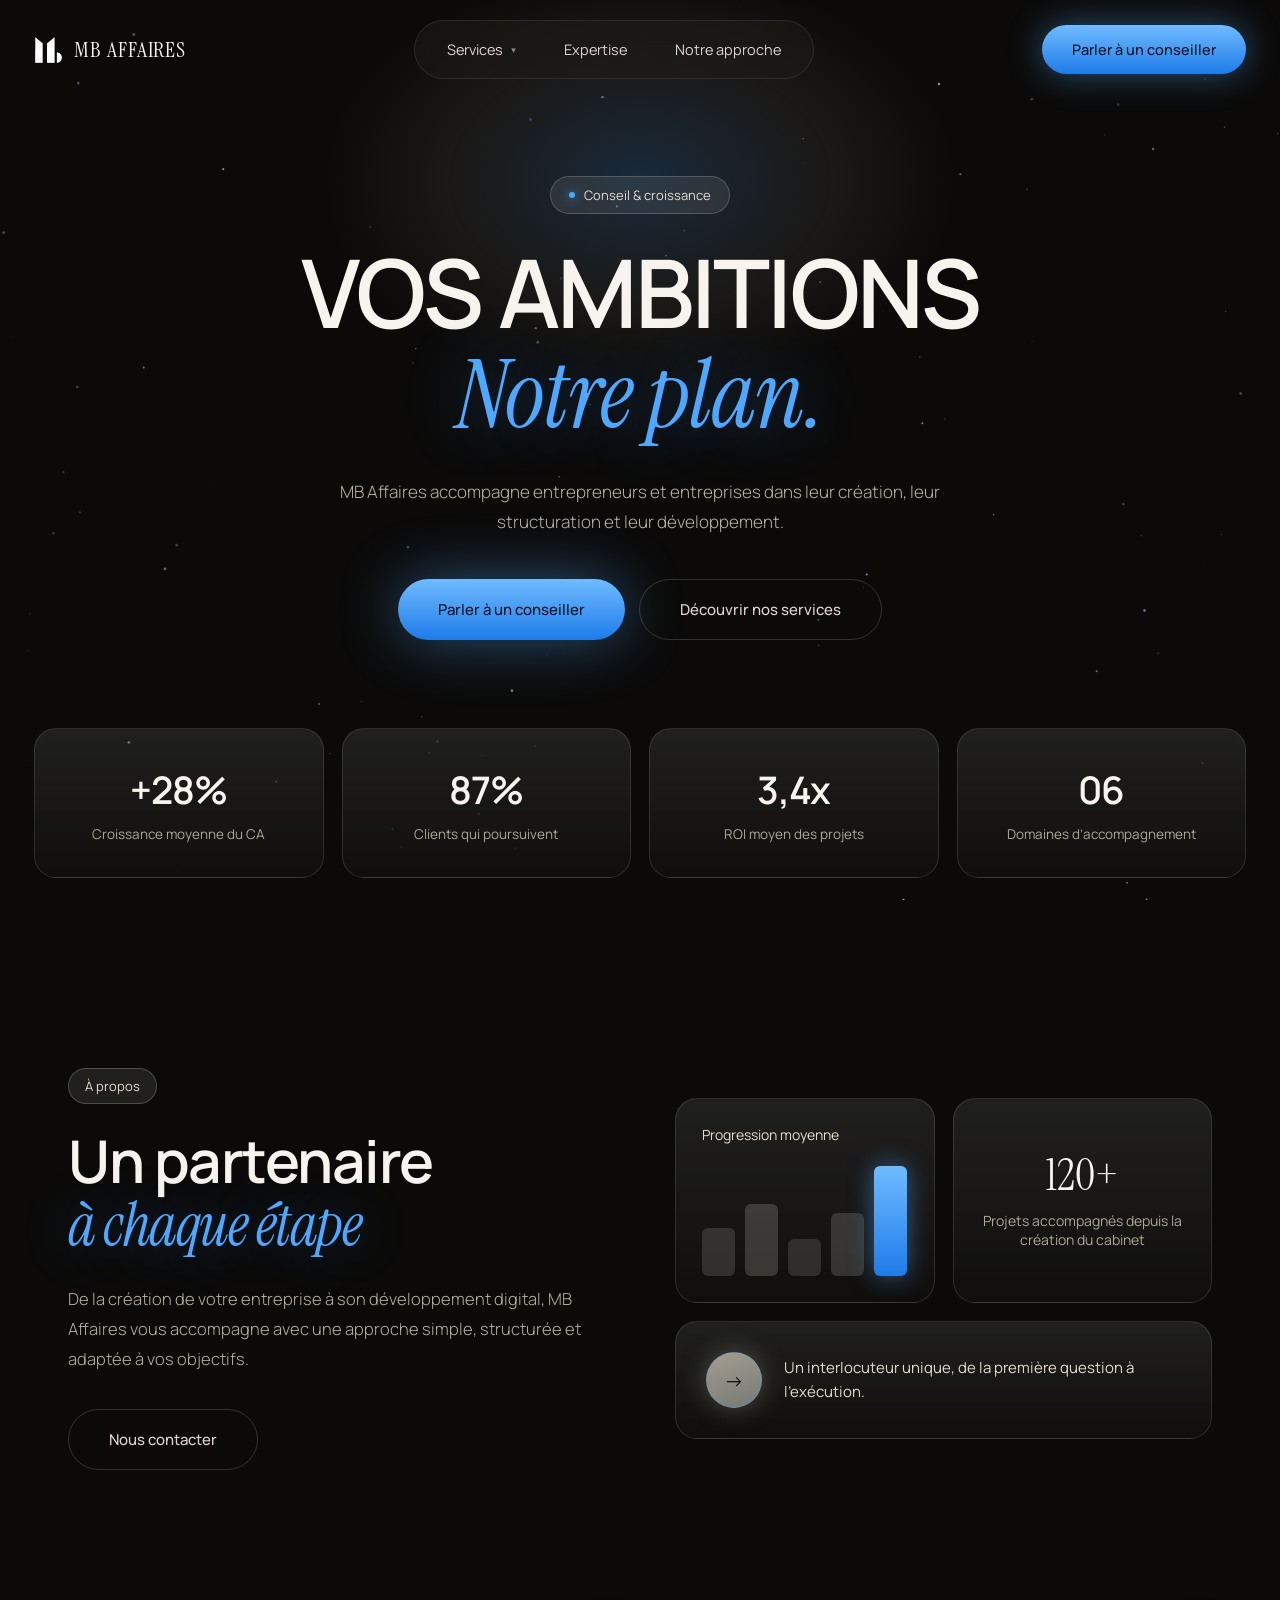
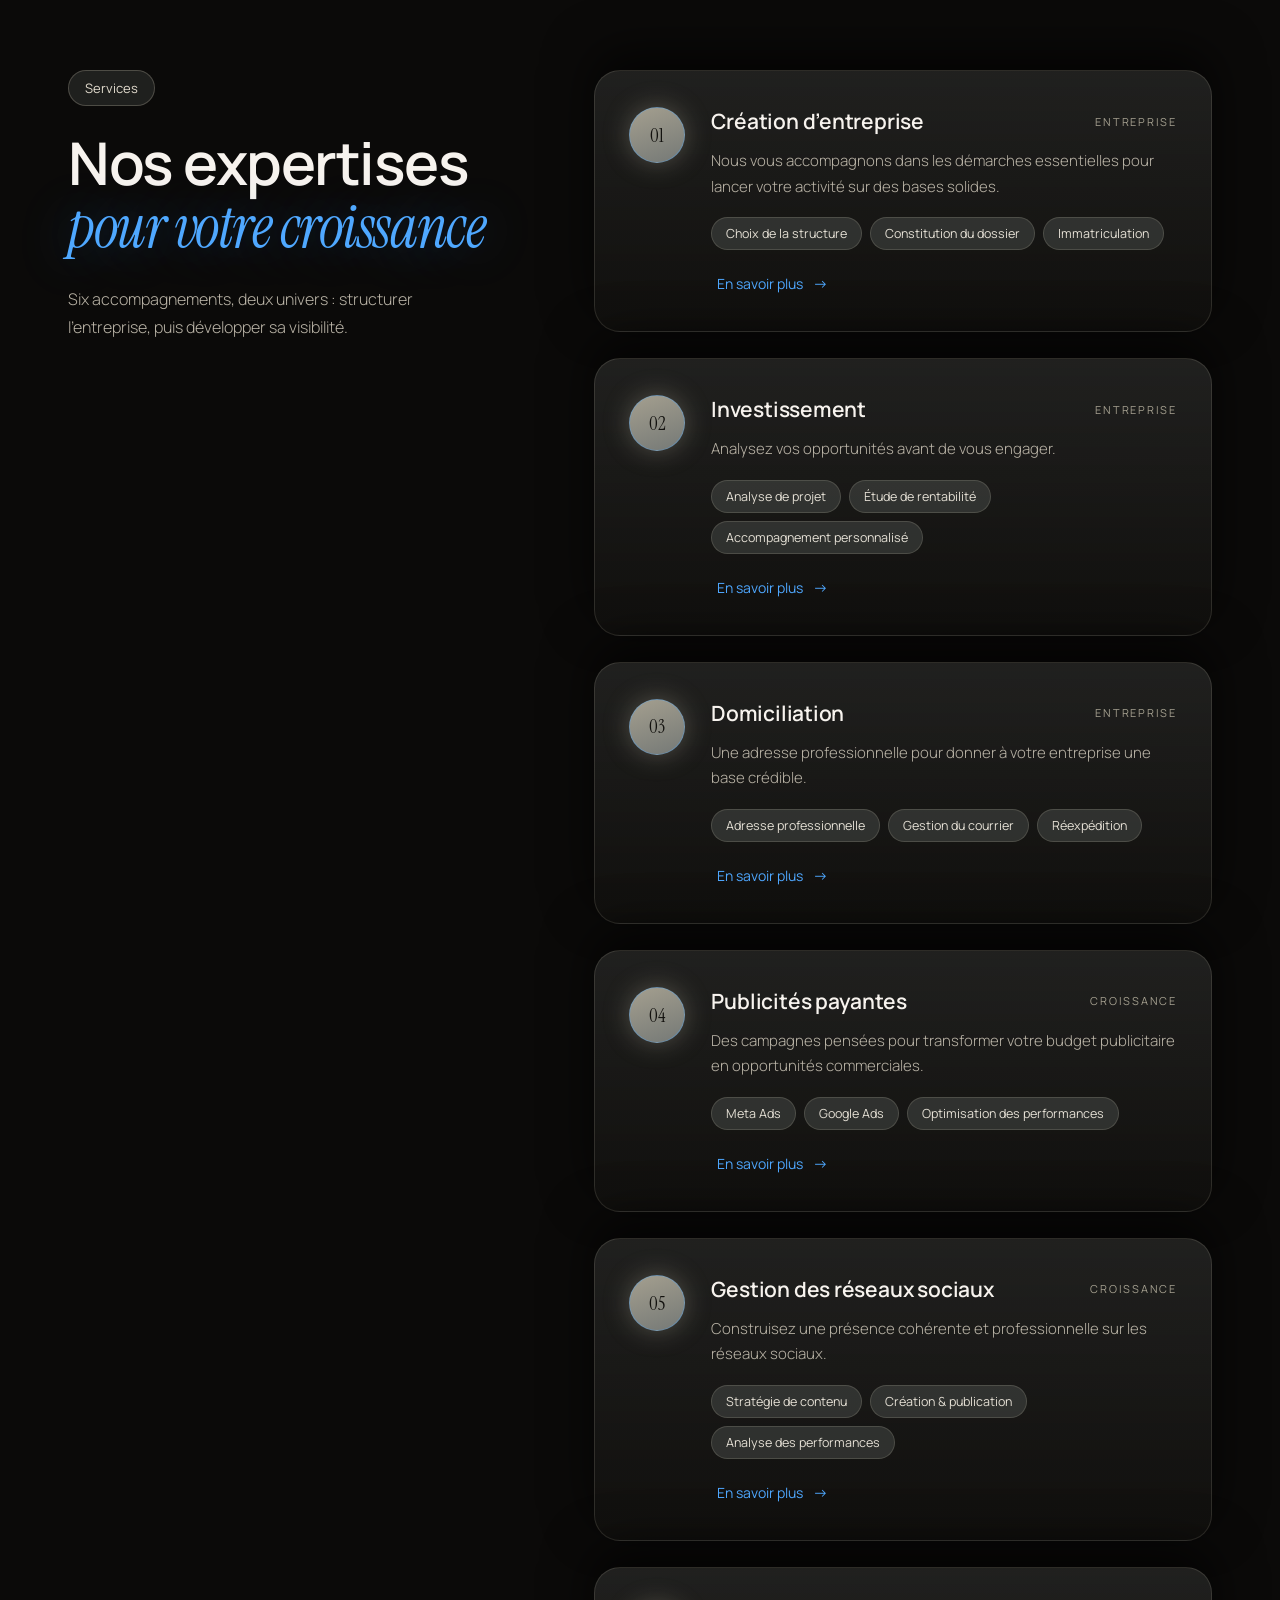
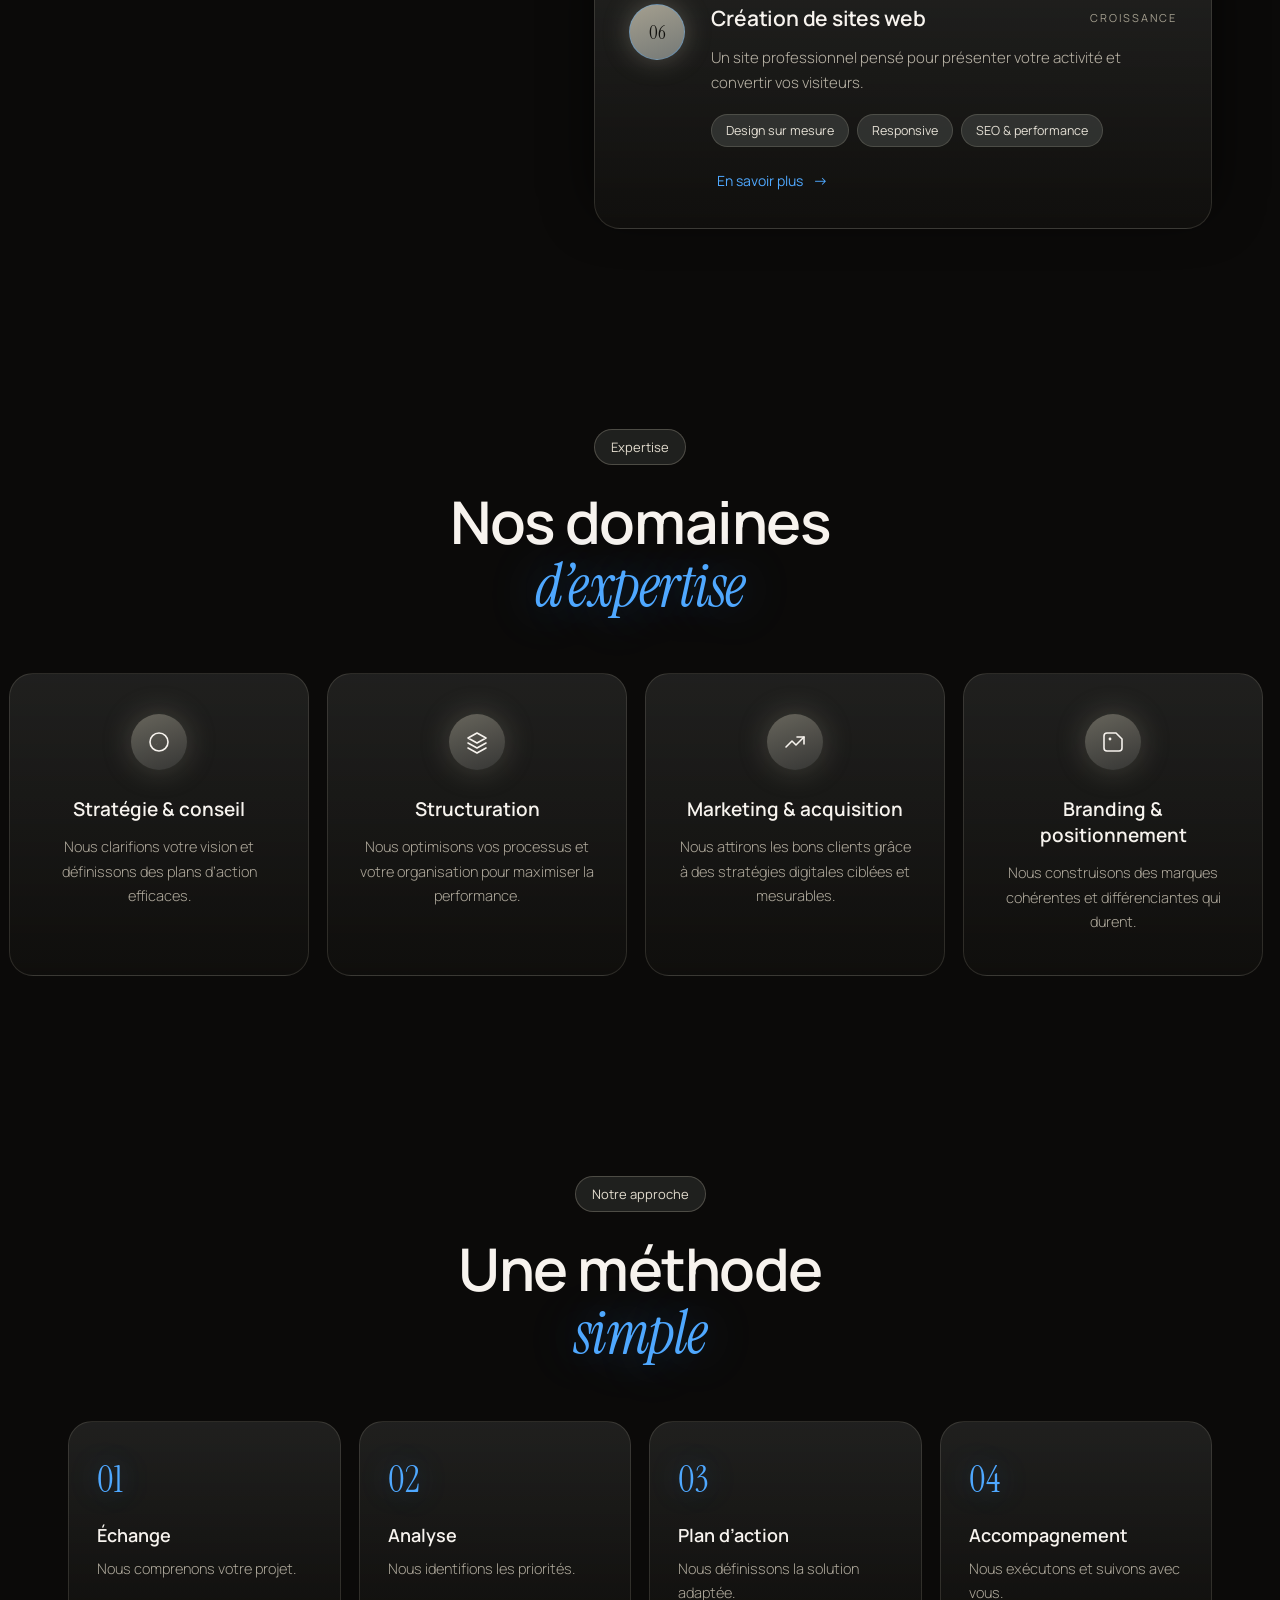
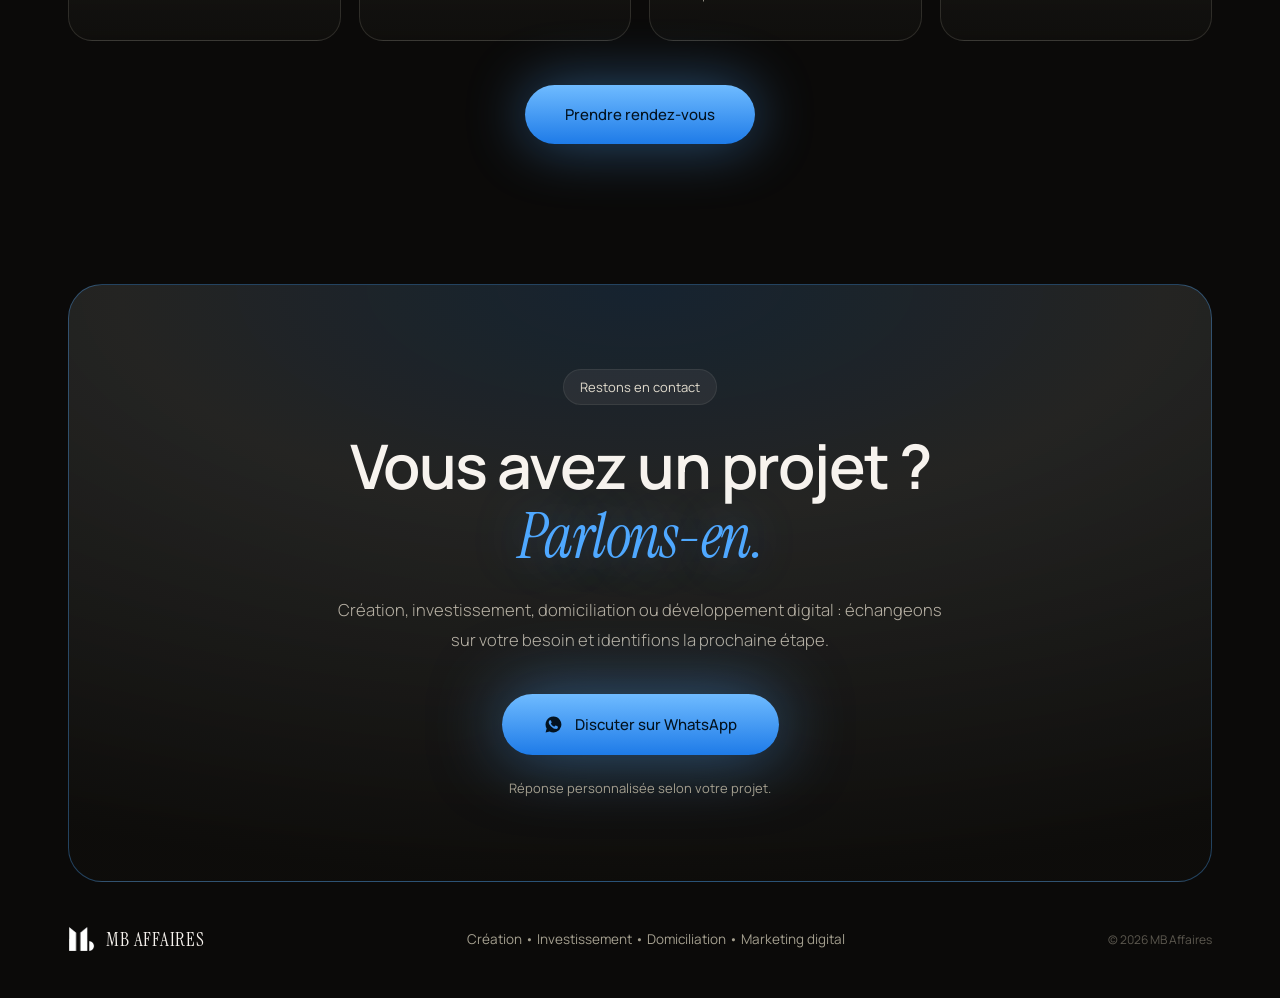
==== commit 8be8d19d: "Improved" ====
--- a/index.html
+++ b/index.html
@@ -97,19 +97,19 @@
 
   <div class="stat-cards" data-reveal>
     <div class="stat-card">
-      <div class="stat-value">+28%</div>
+      <div class="stat-value" data-count>+28%</div>
       <p class="stat-label">Croissance moyenne du CA</p>
     </div>
     <div class="stat-card">
-      <div class="stat-value">87%</div>
+      <div class="stat-value" data-count>87%</div>
       <p class="stat-label">Clients qui poursuivent</p>
     </div>
     <div class="stat-card">
-      <div class="stat-value">3,4x</div>
+      <div class="stat-value" data-count>3,4x</div>
       <p class="stat-label">ROI moyen des projets</p>
     </div>
     <div class="stat-card">
-      <div class="stat-value">06</div>
+      <div class="stat-value" data-count>06</div>
       <p class="stat-label">Domaines d’accompagnement</p>
     </div>
   </div>
@@ -136,7 +136,7 @@
         </div>
       </div>
       <div class="glass-card stat-highlight-card">
-        <div class="stat-highlight-value">120+</div>
+        <div class="stat-highlight-value" data-count>120+</div>
         <p class="stat-highlight-label">Projets accompagnés depuis la création du cabinet</p>
       </div>
       <div class="glass-card wide-card">
@@ -156,7 +156,7 @@
     </div>
 
     <div class="services-list">
-      <a id="entreprise" href="#" class="service-card" data-reveal data-wa data-wa-msg="creation" target="_blank" rel="noopener">
+      <div id="entreprise" class="service-card" data-reveal>
         <div class="service-number">01</div>
         <div class="service-body">
           <div class="service-head-row">
@@ -169,11 +169,11 @@
             <span>Constitution du dossier</span>
             <span>Immatriculation</span>
           </div>
-          <span class="service-link">Créer mon entreprise <span>→</span></span>
-        </div>
-      </a>
-
-      <a id="investissement" href="#" class="service-card" data-reveal data-wa data-wa-msg="invest" target="_blank" rel="noopener">
+          <button type="button" class="service-link" data-modal-trigger="creation">En savoir plus <span>→</span></button>
+        </div>
+      </div>
+
+      <div id="investissement" class="service-card" data-reveal>
         <div class="service-number">02</div>
         <div class="service-body">
           <div class="service-head-row">
@@ -186,11 +186,11 @@
             <span>Étude de rentabilité</span>
             <span>Accompagnement personnalisé</span>
           </div>
-          <span class="service-link">Discuter d’un investissement <span>→</span></span>
-        </div>
-      </a>
-
-      <a id="domiciliation" href="#" class="service-card" data-reveal data-wa data-wa-msg="domic" target="_blank" rel="noopener">
+          <button type="button" class="service-link" data-modal-trigger="invest">En savoir plus <span>→</span></button>
+        </div>
+      </div>
+
+      <div id="domiciliation" class="service-card" data-reveal>
         <div class="service-number">03</div>
         <div class="service-body">
           <div class="service-head-row">
@@ -203,11 +203,11 @@
             <span>Gestion du courrier</span>
             <span>Réexpédition</span>
           </div>
-          <span class="service-link">Demander une domiciliation <span>→</span></span>
-        </div>
-      </a>
-
-      <a id="publicites" href="#" class="service-card" data-reveal data-wa data-wa-msg="ads" target="_blank" rel="noopener">
+          <button type="button" class="service-link" data-modal-trigger="domic">En savoir plus <span>→</span></button>
+        </div>
+      </div>
+
+      <div id="publicites" class="service-card" data-reveal>
         <div class="service-number">04</div>
         <div class="service-body">
           <div class="service-head-row">
@@ -220,11 +220,11 @@
             <span>Google Ads</span>
             <span>Optimisation des performances</span>
           </div>
-          <span class="service-link">Parler de mes campagnes <span>→</span></span>
-        </div>
-      </a>
-
-      <a id="reseaux-sociaux" href="#" class="service-card" data-reveal data-wa data-wa-msg="social" target="_blank" rel="noopener">
+          <button type="button" class="service-link" data-modal-trigger="ads">En savoir plus <span>→</span></button>
+        </div>
+      </div>
+
+      <div id="reseaux-sociaux" class="service-card" data-reveal>
         <div class="service-number">05</div>
         <div class="service-body">
           <div class="service-head-row">
@@ -237,11 +237,11 @@
             <span>Création &amp; publication</span>
             <span>Analyse des performances</span>
           </div>
-          <span class="service-link">Développer mes réseaux <span>→</span></span>
-        </div>
-      </a>
-
-      <a id="site-web" href="#" class="service-card" data-reveal data-wa data-wa-msg="web" target="_blank" rel="noopener">
+          <button type="button" class="service-link" data-modal-trigger="social">En savoir plus <span>→</span></button>
+        </div>
+      </div>
+
+      <div id="site-web" class="service-card" data-reveal>
         <div class="service-number">06</div>
         <div class="service-body">
           <div class="service-head-row">
@@ -254,49 +254,110 @@
             <span>Responsive</span>
             <span>SEO &amp; performance</span>
           </div>
-          <span class="service-link">Créer mon site <span>→</span></span>
-        </div>
-      </a>
+          <button type="button" class="service-link" data-modal-trigger="web">En savoir plus <span>→</span></button>
+        </div>
+      </div>
     </div>
   </div>
 </section>
 
-<section id="expertise" class="section">
+<section id="expertise" class="section expertise-section">
   <div class="container">
     <div class="section-head" data-reveal>
       <span class="eyebrow-pill">Expertise</span>
       <h2 class="section-title">Nos domaines<em>d’expertise</em></h2>
     </div>
-    <div class="expertise-grid" data-reveal>
-      <div class="expertise-card">
-        <div class="pulse-icon"><span class="shape shape-square"></span></div>
-        <h3>Stratégie &amp; conseil</h3>
-        <p>Nous clarifions votre vision et définissons des plans d’action efficaces.</p>
-      </div>
-      <div class="expertise-card">
-        <div class="pulse-icon"><span class="shape shape-circle"></span></div>
-        <h3>Structuration</h3>
-        <p>Nous optimisons vos processus et votre organisation pour maximiser la performance.</p>
-      </div>
-      <div class="expertise-card">
-        <div class="pulse-icon"><span class="shape shape-diamond"></span></div>
-        <h3>Marketing &amp; acquisition</h3>
-        <p>Nous attirons les bons clients grâce à des stratégies digitales ciblées et mesurables.</p>
-      </div>
-      <div class="expertise-card">
-        <div class="pulse-icon"><span class="shape shape-line"></span></div>
-        <h3>Branding &amp; positionnement</h3>
-        <p>Nous construisons des marques cohérentes et différenciantes qui durent.</p>
-      </div>
-      <div class="expertise-card">
-        <div class="pulse-icon"><span class="shape shape-rounded"></span></div>
-        <h3>Présence digitale</h3>
-        <p>Site, réseaux et campagnes alignés sur une même image de marque.</p>
-      </div>
-      <div class="expertise-card">
-        <div class="pulse-icon"><span class="shape shape-corner"></span></div>
-        <h3>Suivi &amp; performance</h3>
-        <p>Un reporting clair pour décider sur des chiffres, pas des impressions.</p>
+  </div>
+
+  <div class="expertise-marquee" data-reveal>
+    <div class="expertise-track">
+      <div class="expertise-set">
+        <div class="expertise-card">
+          <div class="pulse-icon">
+            <svg class="expertise-icon" viewBox="0 0 24 24" fill="none" stroke="currentColor" stroke-width="1.6" stroke-linecap="round" stroke-linejoin="round" aria-hidden="true"><circle cx="12" cy="12" r="9"/><polygon points="14.2,9.8 15.5,8.5 12,12 8.5,15.5 9.8,14.2 12,12" fill="currentColor" stroke="none"/></svg>
+          </div>
+          <h3>Stratégie &amp; conseil</h3>
+          <p>Nous clarifions votre vision et définissons des plans d’action efficaces.</p>
+        </div>
+        <div class="expertise-card">
+          <div class="pulse-icon">
+            <svg class="expertise-icon" viewBox="0 0 24 24" fill="none" stroke="currentColor" stroke-width="1.6" stroke-linecap="round" stroke-linejoin="round" aria-hidden="true"><polygon points="12,3 21,8 12,13 3,8"/><polyline points="3,13 12,18 21,13"/><polyline points="3,18 12,23 21,18"/></svg>
+          </div>
+          <h3>Structuration</h3>
+          <p>Nous optimisons vos processus et votre organisation pour maximiser la performance.</p>
+        </div>
+        <div class="expertise-card">
+          <div class="pulse-icon">
+            <svg class="expertise-icon" viewBox="0 0 24 24" fill="none" stroke="currentColor" stroke-width="1.6" stroke-linecap="round" stroke-linejoin="round" aria-hidden="true"><polyline points="3,17 9,11 13,15 21,7"/><polyline points="14,7 21,7 21,14"/></svg>
+          </div>
+          <h3>Marketing &amp; acquisition</h3>
+          <p>Nous attirons les bons clients grâce à des stratégies digitales ciblées et mesurables.</p>
+        </div>
+        <div class="expertise-card">
+          <div class="pulse-icon">
+            <svg class="expertise-icon" viewBox="0 0 24 24" fill="none" stroke="currentColor" stroke-width="1.6" stroke-linecap="round" stroke-linejoin="round" aria-hidden="true"><path d="M6 3h9l6 6v9a3 3 0 0 1-3 3H6a3 3 0 0 1-3-3V6a3 3 0 0 1 3-3Z"/><circle cx="9" cy="9" r="1.4" fill="currentColor" stroke="none"/></svg>
+          </div>
+          <h3>Branding &amp; positionnement</h3>
+          <p>Nous construisons des marques cohérentes et différenciantes qui durent.</p>
+        </div>
+        <div class="expertise-card">
+          <div class="pulse-icon">
+            <svg class="expertise-icon" viewBox="0 0 24 24" fill="none" stroke="currentColor" stroke-width="1.6" stroke-linecap="round" stroke-linejoin="round" aria-hidden="true"><circle cx="12" cy="12" r="9"/><line x1="3" y1="12" x2="21" y2="12"/><path d="M12 3c-2.8 3-2.8 15 0 18"/><path d="M12 3c2.8 3 2.8 15 0 18"/></svg>
+          </div>
+          <h3>Présence digitale</h3>
+          <p>Site, réseaux et campagnes alignés sur une même image de marque.</p>
+        </div>
+        <div class="expertise-card">
+          <div class="pulse-icon">
+            <svg class="expertise-icon" viewBox="0 0 24 24" fill="none" stroke="currentColor" stroke-width="1.6" stroke-linecap="round" stroke-linejoin="round" aria-hidden="true"><line x1="5" y1="20" x2="5" y2="13"/><line x1="12" y1="20" x2="12" y2="5"/><line x1="19" y1="20" x2="19" y2="10"/></svg>
+          </div>
+          <h3>Suivi &amp; performance</h3>
+          <p>Un reporting clair pour décider sur des chiffres, pas des impressions.</p>
+        </div>
+      </div>
+      <div class="expertise-set" aria-hidden="true">
+        <div class="expertise-card">
+          <div class="pulse-icon">
+            <svg class="expertise-icon" viewBox="0 0 24 24" fill="none" stroke="currentColor" stroke-width="1.6" stroke-linecap="round" stroke-linejoin="round" aria-hidden="true"><circle cx="12" cy="12" r="9"/><polygon points="14.2,9.8 15.5,8.5 12,12 8.5,15.5 9.8,14.2 12,12" fill="currentColor" stroke="none"/></svg>
+          </div>
+          <h3>Stratégie &amp; conseil</h3>
+          <p>Nous clarifions votre vision et définissons des plans d’action efficaces.</p>
+        </div>
+        <div class="expertise-card">
+          <div class="pulse-icon">
+            <svg class="expertise-icon" viewBox="0 0 24 24" fill="none" stroke="currentColor" stroke-width="1.6" stroke-linecap="round" stroke-linejoin="round" aria-hidden="true"><polygon points="12,3 21,8 12,13 3,8"/><polyline points="3,13 12,18 21,13"/><polyline points="3,18 12,23 21,18"/></svg>
+          </div>
+          <h3>Structuration</h3>
+          <p>Nous optimisons vos processus et votre organisation pour maximiser la performance.</p>
+        </div>
+        <div class="expertise-card">
+          <div class="pulse-icon">
+            <svg class="expertise-icon" viewBox="0 0 24 24" fill="none" stroke="currentColor" stroke-width="1.6" stroke-linecap="round" stroke-linejoin="round" aria-hidden="true"><polyline points="3,17 9,11 13,15 21,7"/><polyline points="14,7 21,7 21,14"/></svg>
+          </div>
+          <h3>Marketing &amp; acquisition</h3>
+          <p>Nous attirons les bons clients grâce à des stratégies digitales ciblées et mesurables.</p>
+        </div>
+        <div class="expertise-card">
+          <div class="pulse-icon">
+            <svg class="expertise-icon" viewBox="0 0 24 24" fill="none" stroke="currentColor" stroke-width="1.6" stroke-linecap="round" stroke-linejoin="round" aria-hidden="true"><path d="M6 3h9l6 6v9a3 3 0 0 1-3 3H6a3 3 0 0 1-3-3V6a3 3 0 0 1 3-3Z"/><circle cx="9" cy="9" r="1.4" fill="currentColor" stroke="none"/></svg>
+          </div>
+          <h3>Branding &amp; positionnement</h3>
+          <p>Nous construisons des marques cohérentes et différenciantes qui durent.</p>
+        </div>
+        <div class="expertise-card">
+          <div class="pulse-icon">
+            <svg class="expertise-icon" viewBox="0 0 24 24" fill="none" stroke="currentColor" stroke-width="1.6" stroke-linecap="round" stroke-linejoin="round" aria-hidden="true"><circle cx="12" cy="12" r="9"/><line x1="3" y1="12" x2="21" y2="12"/><path d="M12 3c-2.8 3-2.8 15 0 18"/><path d="M12 3c2.8 3 2.8 15 0 18"/></svg>
+          </div>
+          <h3>Présence digitale</h3>
+          <p>Site, réseaux et campagnes alignés sur une même image de marque.</p>
+        </div>
+        <div class="expertise-card">
+          <div class="pulse-icon">
+            <svg class="expertise-icon" viewBox="0 0 24 24" fill="none" stroke="currentColor" stroke-width="1.6" stroke-linecap="round" stroke-linejoin="round" aria-hidden="true"><line x1="5" y1="20" x2="5" y2="13"/><line x1="12" y1="20" x2="12" y2="5"/><line x1="19" y1="20" x2="19" y2="10"/></svg>
+          </div>
+          <h3>Suivi &amp; performance</h3>
+          <p>Un reporting clair pour décider sur des chiffres, pas des impressions.</p>
+        </div>
       </div>
     </div>
   </div>
@@ -366,6 +427,21 @@
   <svg viewBox="0 0 24 24" width="22" height="22" aria-hidden="true"><path d="M12 2a10 10 0 0 0-8.6 15.1L2 22l5-1.3A10 10 0 1 0 12 2Zm5.6 14.2c-.2.7-1.2 1.3-1.9 1.4-.5.1-1.1.1-1.8-.1-.4-.1-1-.3-1.7-.6-3-1.3-4.9-4.3-5-4.5-.2-.2-1.2-1.6-1.2-3s.7-2.1 1-2.4c.2-.3.5-.4.7-.4h.5c.2 0 .4 0 .6.5l.8 2c.1.2.1.4 0 .5l-.3.5-.4.4c-.1.1-.3.3-.1.6.2.3.8 1.3 1.7 2.1 1.1 1 2 1.3 2.3 1.4.3.1.4.1.6-.1l.9-1c.2-.2.3-.2.6-.1l2 .9c.3.1.5.2.5.4.1.1.1.8-.1 1.5Z"/></svg>
 </a>
 
+<div class="modal-overlay" id="service-modal" data-modal-overlay aria-hidden="true">
+  <div class="modal-card" role="dialog" aria-modal="true" aria-labelledby="modal-title">
+    <button type="button" class="modal-close" data-modal-close aria-label="Fermer">×</button>
+    <span class="service-tag modal-tag" data-modal-tag></span>
+    <h3 class="modal-title" id="modal-title" data-modal-title></h3>
+    <p class="modal-intro" data-modal-intro></p>
+    <ul class="modal-list" data-modal-list></ul>
+    <p class="modal-note" data-modal-note></p>
+    <a href="#" class="btn btn-glow modal-cta" data-modal-cta target="_blank" rel="noopener">
+      <svg viewBox="0 0 24 24" width="18" height="18" fill="currentColor" aria-hidden="true"><path d="M12 2a10 10 0 0 0-8.6 15.1L2 22l5-1.3A10 10 0 1 0 12 2Zm5.6 14.2c-.2.7-1.2 1.3-1.9 1.4-.5.1-1.1.1-1.8-.1-.4-.1-1-.3-1.7-.6-3-1.3-4.9-4.3-5-4.5-.2-.2-1.2-1.6-1.2-3s.7-2.1 1-2.4c.2-.3.5-.4.7-.4h.5c.2 0 .4 0 .6.5l.8 2c.1.2.1.4 0 .5l-.3.5-.4.4c-.1.1-.3.3-.1.6.2.3.8 1.3 1.7 2.1 1.1 1 2 1.3 2.3 1.4.3.1.4.1.6-.1l.9-1c.2-.2.3-.2.6-.1l2 .9c.3.1.5.2.5.4.1.1.1.8-.1 1.5Z"/></svg>
+      <span data-modal-cta-label>Discuter sur WhatsApp</span>
+    </a>
+  </div>
+</div>
+
 <script src="js/script.js"></script>
 </body>
 </html>
--- a/css/style.css
+++ b/css/style.css
@@ -649,15 +649,13 @@
 }
 .service-card:hover { border-color: var(--border-accent); }
 
-@media (min-width: 1000px) {
-  .service-card { position: sticky; }
-  .service-card:nth-of-type(1) { top: 104px; }
-  .service-card:nth-of-type(2) { top: 118px; }
-  .service-card:nth-of-type(3) { top: 132px; }
-  .service-card:nth-of-type(4) { top: 146px; }
-  .service-card:nth-of-type(5) { top: 160px; }
-  .service-card:nth-of-type(6) { top: 174px; }
-}
+.service-card { position: sticky; }
+.service-card:nth-of-type(1) { top: 90px; }
+.service-card:nth-of-type(2) { top: 104px; }
+.service-card:nth-of-type(3) { top: 118px; }
+.service-card:nth-of-type(4) { top: 132px; }
+.service-card:nth-of-type(5) { top: 146px; }
+.service-card:nth-of-type(6) { top: 160px; }
 
 .service-number {
   width: 56px;
@@ -703,36 +701,58 @@
 }
 
 .service-link {
+  position: relative;
+  z-index: 1;
   margin-top: 22px;
   display: inline-flex;
   align-items: center;
   gap: 10px;
   font-size: 14px;
   color: var(--accent);
+  transition: gap 0.2s ease, color 0.2s ease;
 }
 .service-link span { font-size: 15px; }
-
-/* ==========================================================================
-   Expertise grid
-   ========================================================================== */
-.expertise-grid {
-  display: grid;
-  grid-template-columns: repeat(3, 1fr);
+.service-link:hover { gap: 16px; color: var(--accent-hover); }
+
+/* ==========================================================================
+   Expertise — horizontal loop
+   ========================================================================== */
+.expertise-section { overflow: hidden; }
+
+.expertise-marquee {
+  margin-top: 56px;
+  width: 100vw;
+  margin-left: calc(50% - 50vw);
+  overflow: hidden;
+}
+
+.expertise-track {
+  display: flex;
+  width: max-content;
+  animation: mbMarqueeX 42s linear infinite;
+}
+.expertise-track:hover { animation-play-state: paused; }
+@media (prefers-reduced-motion: reduce) {
+  .expertise-track { animation: none; }
+}
+
+.expertise-set {
+  display: flex;
   gap: 18px;
-}
-@media (max-width: 999px) {
-  .expertise-grid { grid-template-columns: repeat(2, 1fr); }
-}
-@media (max-width: 640px) {
-  .expertise-grid { grid-template-columns: 1fr; }
+  padding: 0 9px;
 }
 
 .expertise-card {
+  flex: none;
+  width: 300px;
   border-radius: 24px;
   background: linear-gradient(180deg, var(--card-top), rgba(16, 15, 13, 0.92));
   border: 1px solid var(--border);
   padding: 40px 30px;
   text-align: center;
+}
+@media (max-width: 640px) {
+  .expertise-card { width: 78vw; padding: 34px 24px; }
 }
 
 .pulse-icon {
@@ -747,16 +767,20 @@
   justify-content: center;
   animation: mbPulse 5s ease-in-out infinite;
 }
-.pulse-icon .shape { display: block; border: 1.5px solid var(--text); }
-.shape-square { width: 16px; height: 16px; }
-.shape-circle { width: 16px; height: 16px; border-radius: 50%; }
-.shape-diamond { width: 16px; height: 16px; transform: rotate(45deg); }
-.shape-line { width: 18px; height: 0; border-top: 1.5px solid var(--text); border-left: none; border-right: none; border-bottom: none; }
-.shape-rounded { width: 16px; height: 16px; border-radius: 4px; }
-.shape-corner { width: 16px; height: 16px; border: none; border-left: 1.5px solid var(--text); border-bottom: 1.5px solid var(--text); }
+
+.expertise-icon {
+  width: 24px;
+  height: 24px;
+  color: var(--heading);
+}
 
 .expertise-card h3 { margin: 26px 0 0; font-size: 19px; font-weight: 600; color: var(--heading); }
 .expertise-card p { margin: 13px 0 0; font-size: 14.5px; line-height: 1.7; font-weight: 300; color: var(--text-muted-2); }
+
+@keyframes mbMarqueeX {
+  from { transform: translateX(0); }
+  to { transform: translateX(-50%); }
+}
 
 /* ==========================================================================
    Approche steps
@@ -894,6 +918,127 @@
 }
 
 /* ==========================================================================
+   Service detail modal
+   ========================================================================== */
+.service-link {
+  background: none;
+  border: none;
+  cursor: pointer;
+  font-family: inherit;
+}
+
+.modal-overlay {
+  position: fixed;
+  inset: 0;
+  z-index: 80;
+  display: flex;
+  align-items: center;
+  justify-content: center;
+  padding: 24px;
+  background: rgba(5, 5, 4, 0.72);
+  backdrop-filter: blur(6px);
+  -webkit-backdrop-filter: blur(6px);
+  opacity: 0;
+  pointer-events: none;
+  transition: opacity 0.25s ease;
+}
+.modal-overlay.open { opacity: 1; pointer-events: auto; }
+
+.modal-card {
+  position: relative;
+  width: 100%;
+  max-width: 540px;
+  max-height: 85vh;
+  overflow-y: auto;
+  border-radius: 26px;
+  background: linear-gradient(180deg, rgba(28, 26, 22, 0.98), rgba(14, 13, 11, 0.99));
+  border: 1px solid var(--border-accent);
+  box-shadow: 0 40px 90px rgba(0, 0, 0, 0.6);
+  padding: 40px 36px;
+  transform: translateY(16px) scale(0.98);
+  transition: transform 0.3s ease;
+}
+.modal-overlay.open .modal-card { transform: translateY(0) scale(1); }
+
+@media (max-width: 640px) {
+  .modal-card { padding: 30px 24px; max-height: 88vh; }
+}
+
+.modal-close {
+  position: absolute;
+  top: 18px;
+  right: 18px;
+  background: rgba(196, 190, 187, 0.1);
+  border: 1px solid var(--border-soft);
+  border-radius: 50%;
+  width: 36px;
+  height: 36px;
+  color: var(--text);
+  font-size: 20px;
+  line-height: 1;
+  cursor: pointer;
+  display: flex;
+  align-items: center;
+  justify-content: center;
+  transition: background 0.2s ease;
+}
+.modal-close:hover { background: rgba(196, 190, 187, 0.2); }
+
+.modal-tag { margin-bottom: 6px; }
+
+.modal-title {
+  margin: 16px 0 0;
+  font-size: clamp(24px, 3vw, 30px);
+  font-weight: 600;
+  letter-spacing: -0.01em;
+  color: var(--heading);
+  padding-right: 30px;
+}
+
+.modal-intro {
+  margin: 16px 0 0;
+  font-size: 15.5px;
+  line-height: 1.7;
+  font-weight: 300;
+  color: var(--text-muted);
+}
+
+.modal-list {
+  margin: 22px 0 0;
+  padding: 0;
+  list-style: none;
+  display: flex;
+  flex-direction: column;
+  gap: 12px;
+}
+.modal-list li {
+  display: flex;
+  align-items: flex-start;
+  gap: 10px;
+  font-size: 14.5px;
+  line-height: 1.5;
+  color: var(--chip-text-2);
+}
+.modal-list li::before {
+  content: "✓";
+  flex: none;
+  color: var(--accent);
+  font-size: 13px;
+  margin-top: 2px;
+}
+
+.modal-note {
+  margin: 22px 0 0;
+  padding-top: 18px;
+  border-top: 1px solid var(--border-soft);
+  font-size: 14px;
+  font-style: italic;
+  color: var(--text-muted-2);
+}
+
+.modal-cta { margin-top: 26px; width: 100%; justify-content: center; padding: 17px 30px; }
+
+/* ==========================================================================
    Scroll reveal & keyframe animations
    ========================================================================== */
 [data-reveal] { opacity: 0; }
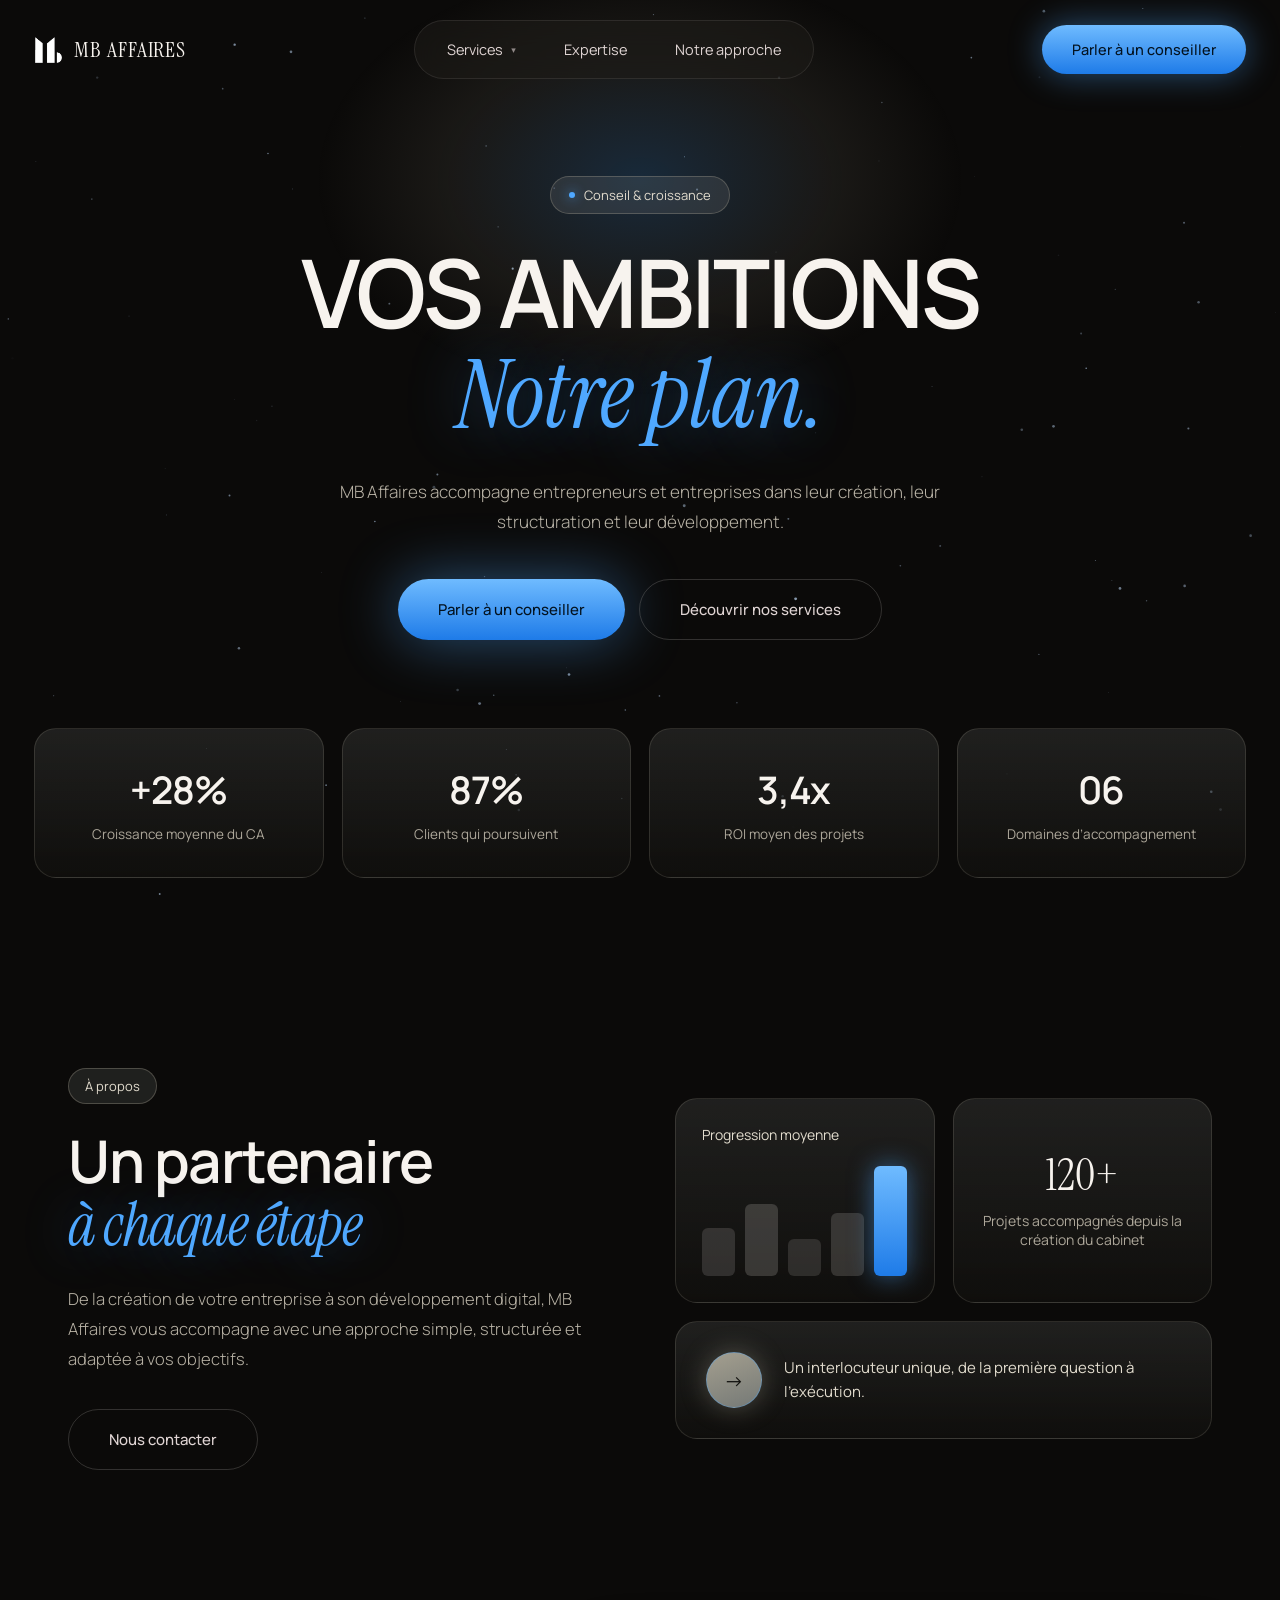
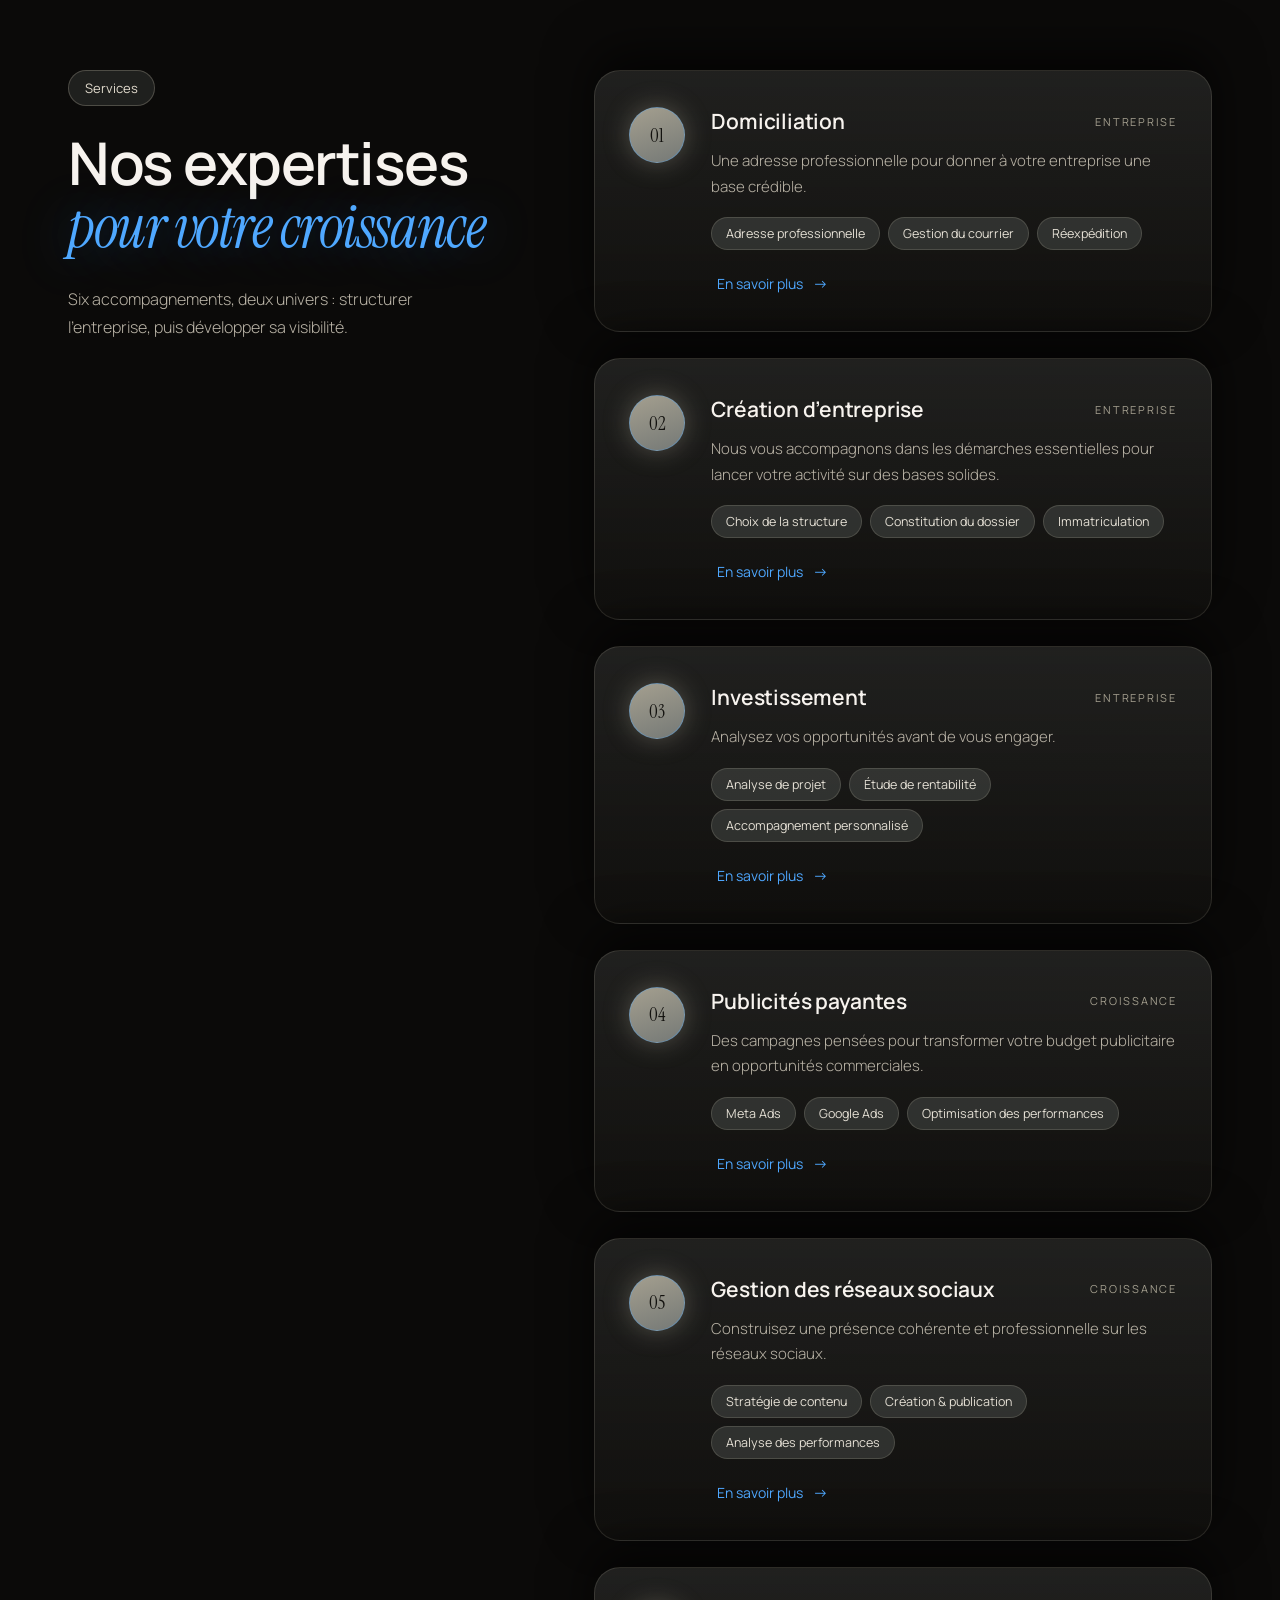
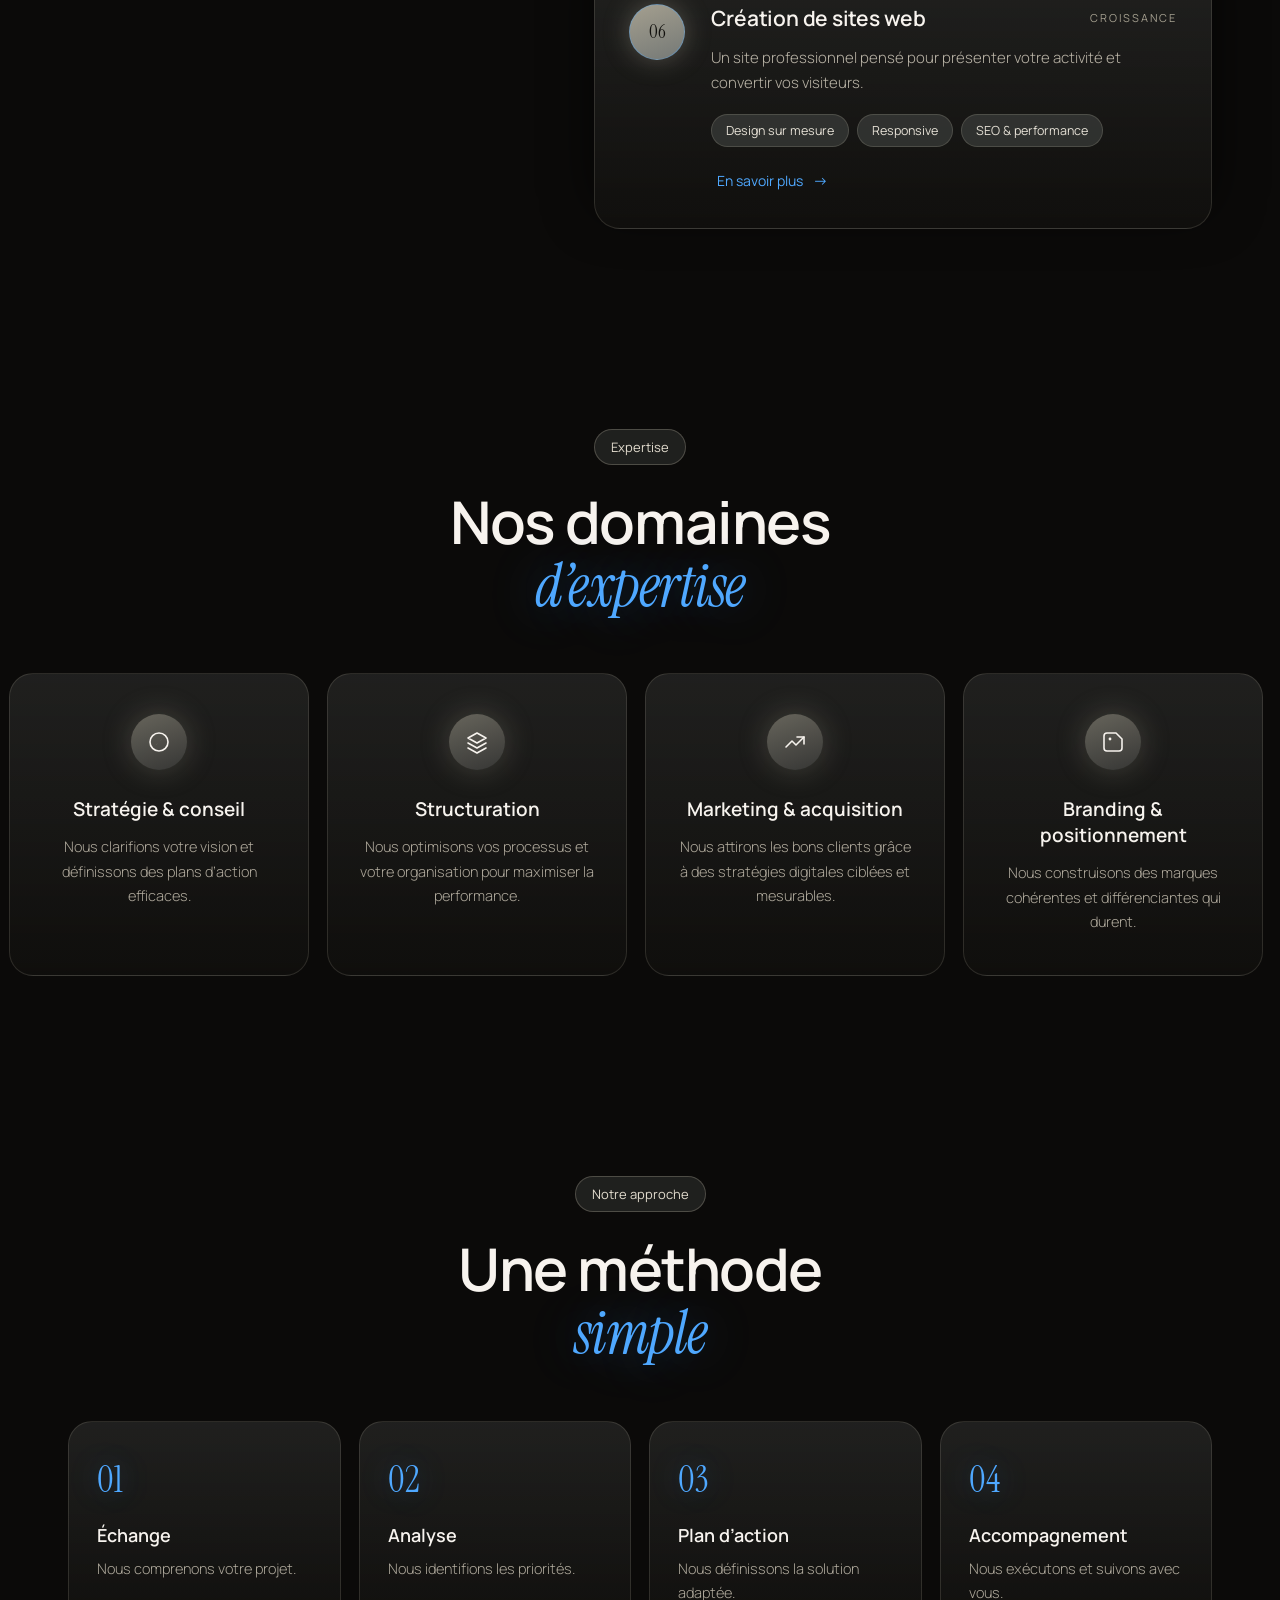
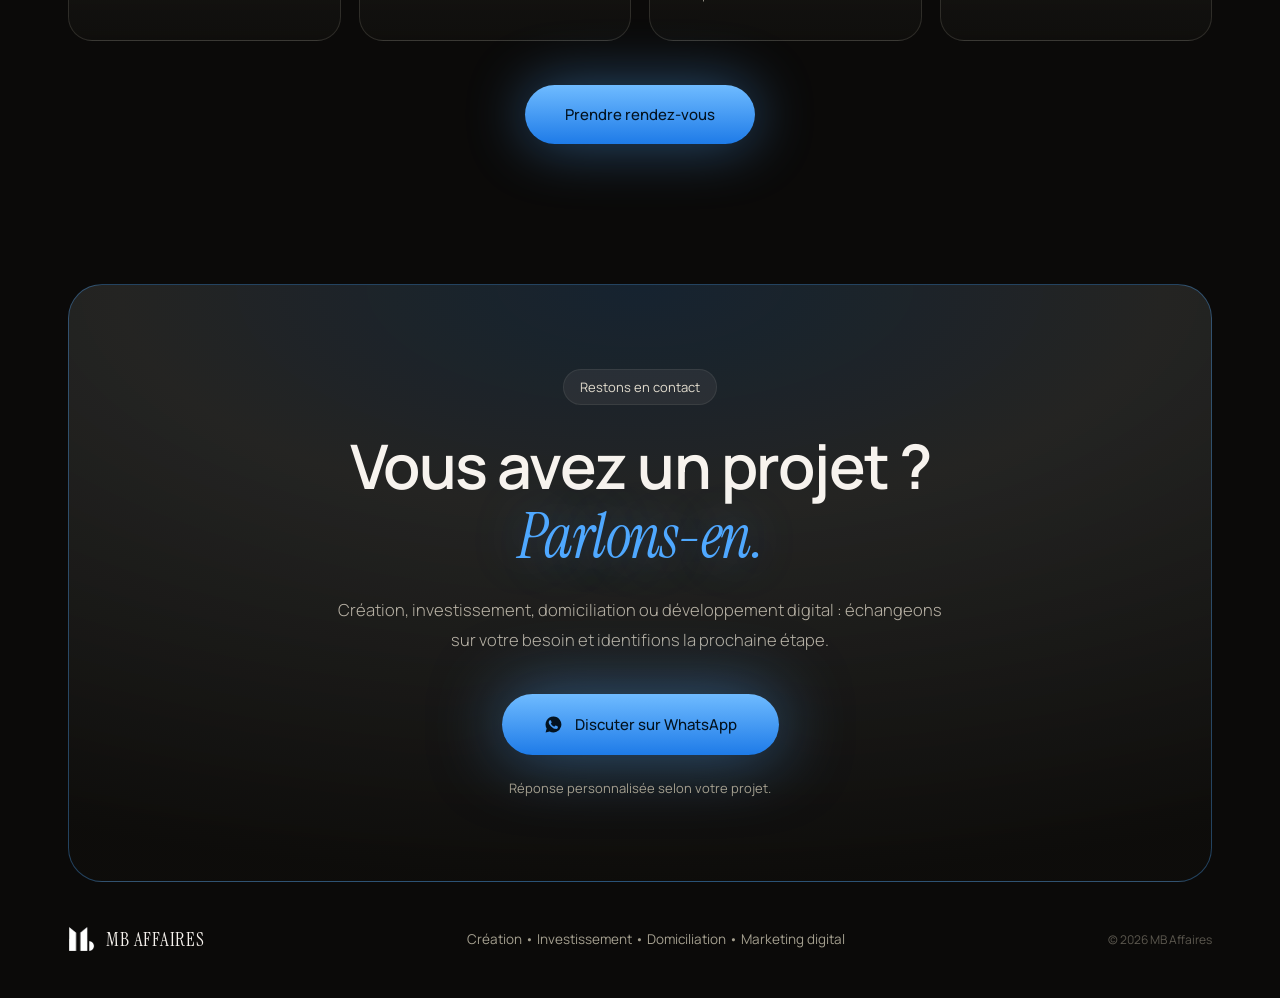
==== commit 8a524241: "domiciliation" ====
--- a/index.html
+++ b/index.html
@@ -34,9 +34,9 @@
           <div class="services-panel-inner">
             <div class="services-col">
               <span class="services-col-title">ENTREPRISE</span>
+              <a href="#domiciliation">Domiciliation</a>
               <a href="#entreprise">Création d’entreprise</a>
               <a href="#investissement">Investissement</a>
-              <a href="#domiciliation">Domiciliation</a>
             </div>
             <div class="services-col">
               <span class="services-col-title">DIGITAL</span>
@@ -68,9 +68,9 @@
   </div>
   <div class="mobile-menu-body">
     <span class="mobile-menu-eyebrow">SERVICES</span>
+    <a href="#domiciliation" class="mobile-link" data-mobile-close>Domiciliation</a>
     <a href="#entreprise" class="mobile-link" data-mobile-close>Création d’entreprise</a>
     <a href="#investissement" class="mobile-link" data-mobile-close>Investissement</a>
-    <a href="#domiciliation" class="mobile-link" data-mobile-close>Domiciliation</a>
     <a href="#publicites" class="mobile-link" data-mobile-close>Publicités payantes</a>
     <a href="#reseaux-sociaux" class="mobile-link" data-mobile-close>Réseaux sociaux</a>
     <a href="#site-web" class="mobile-link" data-mobile-close>Création de sites web</a>
@@ -156,8 +156,25 @@
     </div>
 
     <div class="services-list">
+      <div id="domiciliation" class="service-card" data-reveal>
+        <div class="service-number">01</div>
+        <div class="service-body">
+          <div class="service-head-row">
+            <h3 class="service-title">Domiciliation</h3>
+            <span class="service-tag">ENTREPRISE</span>
+          </div>
+          <p class="service-desc">Une adresse professionnelle pour donner à votre entreprise une base crédible.</p>
+          <div class="service-chips">
+            <span>Adresse professionnelle</span>
+            <span>Gestion du courrier</span>
+            <span>Réexpédition</span>
+          </div>
+          <button type="button" class="service-link" data-modal-trigger="domic">En savoir plus <span>→</span></button>
+        </div>
+      </div>
+
       <div id="entreprise" class="service-card" data-reveal>
-        <div class="service-number">01</div>
+        <div class="service-number">02</div>
         <div class="service-body">
           <div class="service-head-row">
             <h3 class="service-title">Création d’entreprise</h3>
@@ -174,7 +191,7 @@
       </div>
 
       <div id="investissement" class="service-card" data-reveal>
-        <div class="service-number">02</div>
+        <div class="service-number">03</div>
         <div class="service-body">
           <div class="service-head-row">
             <h3 class="service-title">Investissement</h3>
@@ -187,23 +204,6 @@
             <span>Accompagnement personnalisé</span>
           </div>
           <button type="button" class="service-link" data-modal-trigger="invest">En savoir plus <span>→</span></button>
-        </div>
-      </div>
-
-      <div id="domiciliation" class="service-card" data-reveal>
-        <div class="service-number">03</div>
-        <div class="service-body">
-          <div class="service-head-row">
-            <h3 class="service-title">Domiciliation</h3>
-            <span class="service-tag">ENTREPRISE</span>
-          </div>
-          <p class="service-desc">Une adresse professionnelle pour donner à votre entreprise une base crédible.</p>
-          <div class="service-chips">
-            <span>Adresse professionnelle</span>
-            <span>Gestion du courrier</span>
-            <span>Réexpédition</span>
-          </div>
-          <button type="button" class="service-link" data-modal-trigger="domic">En savoir plus <span>→</span></button>
         </div>
       </div>
 
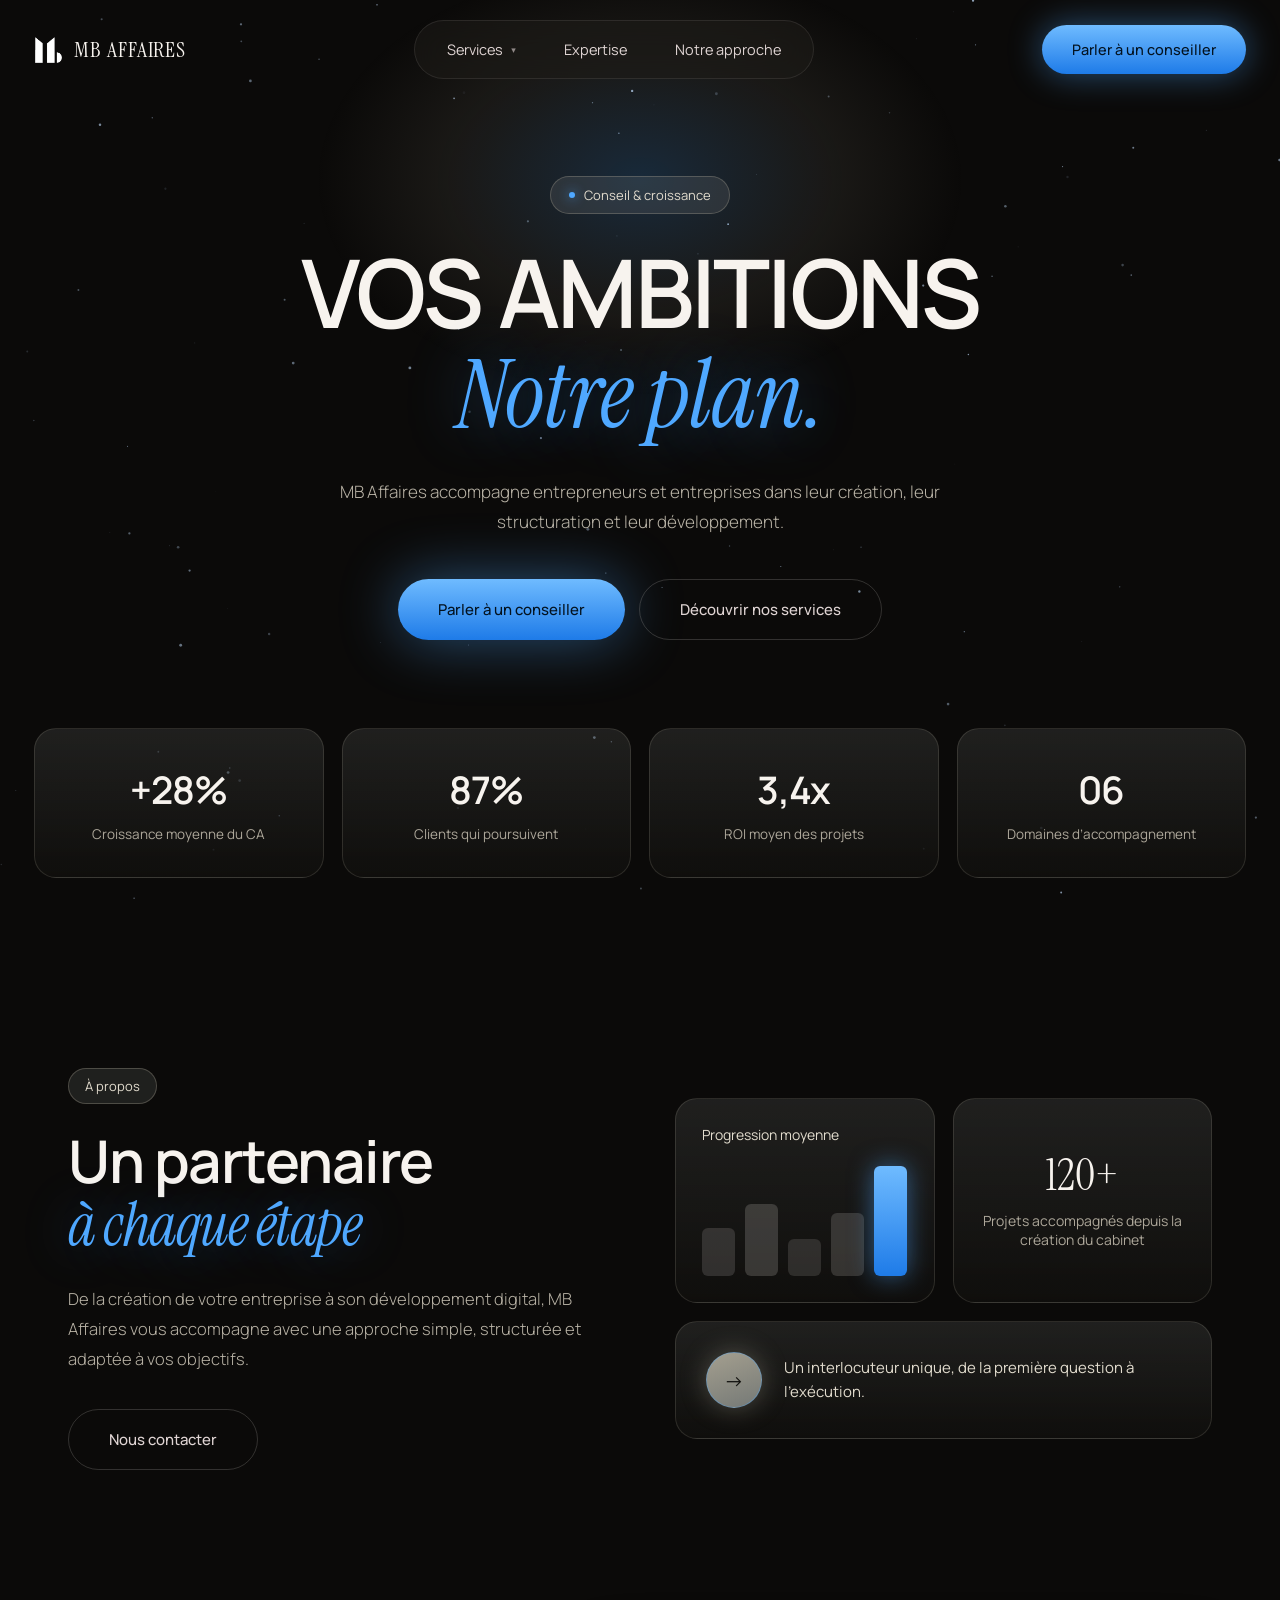
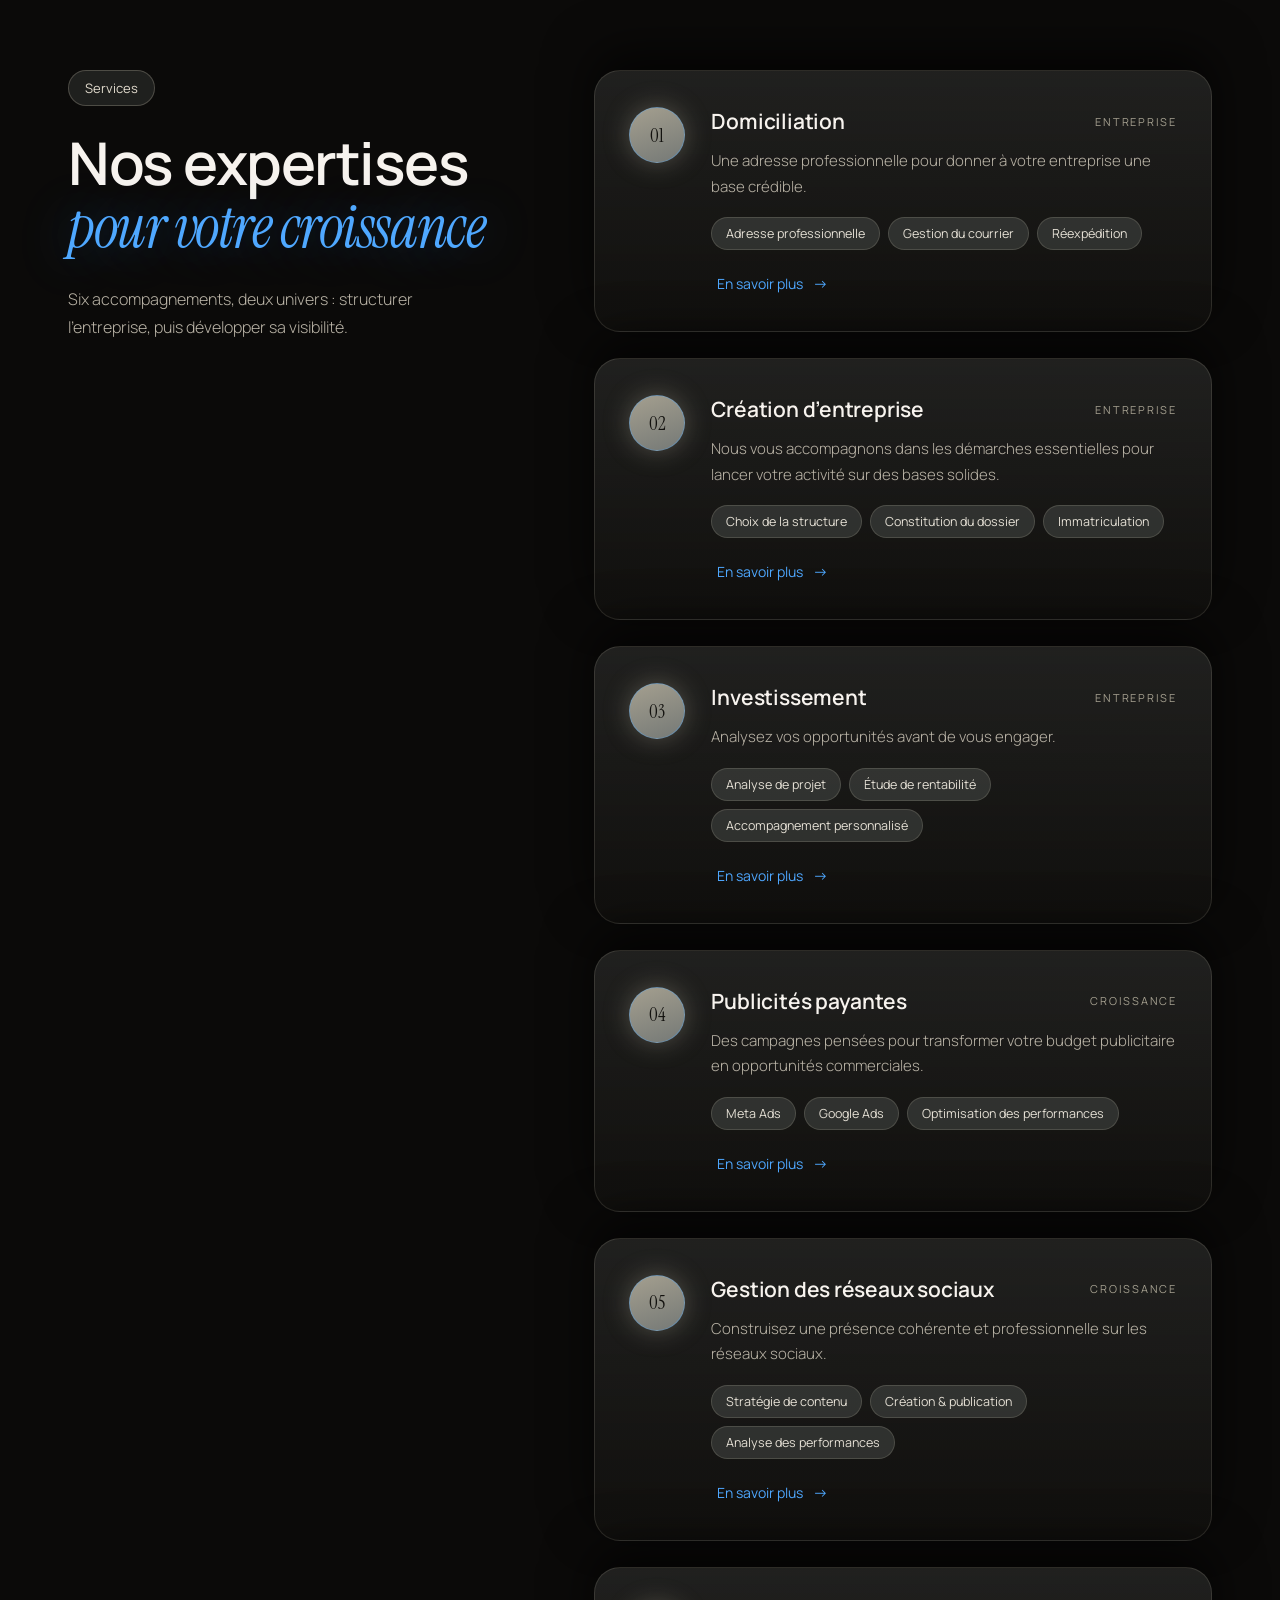
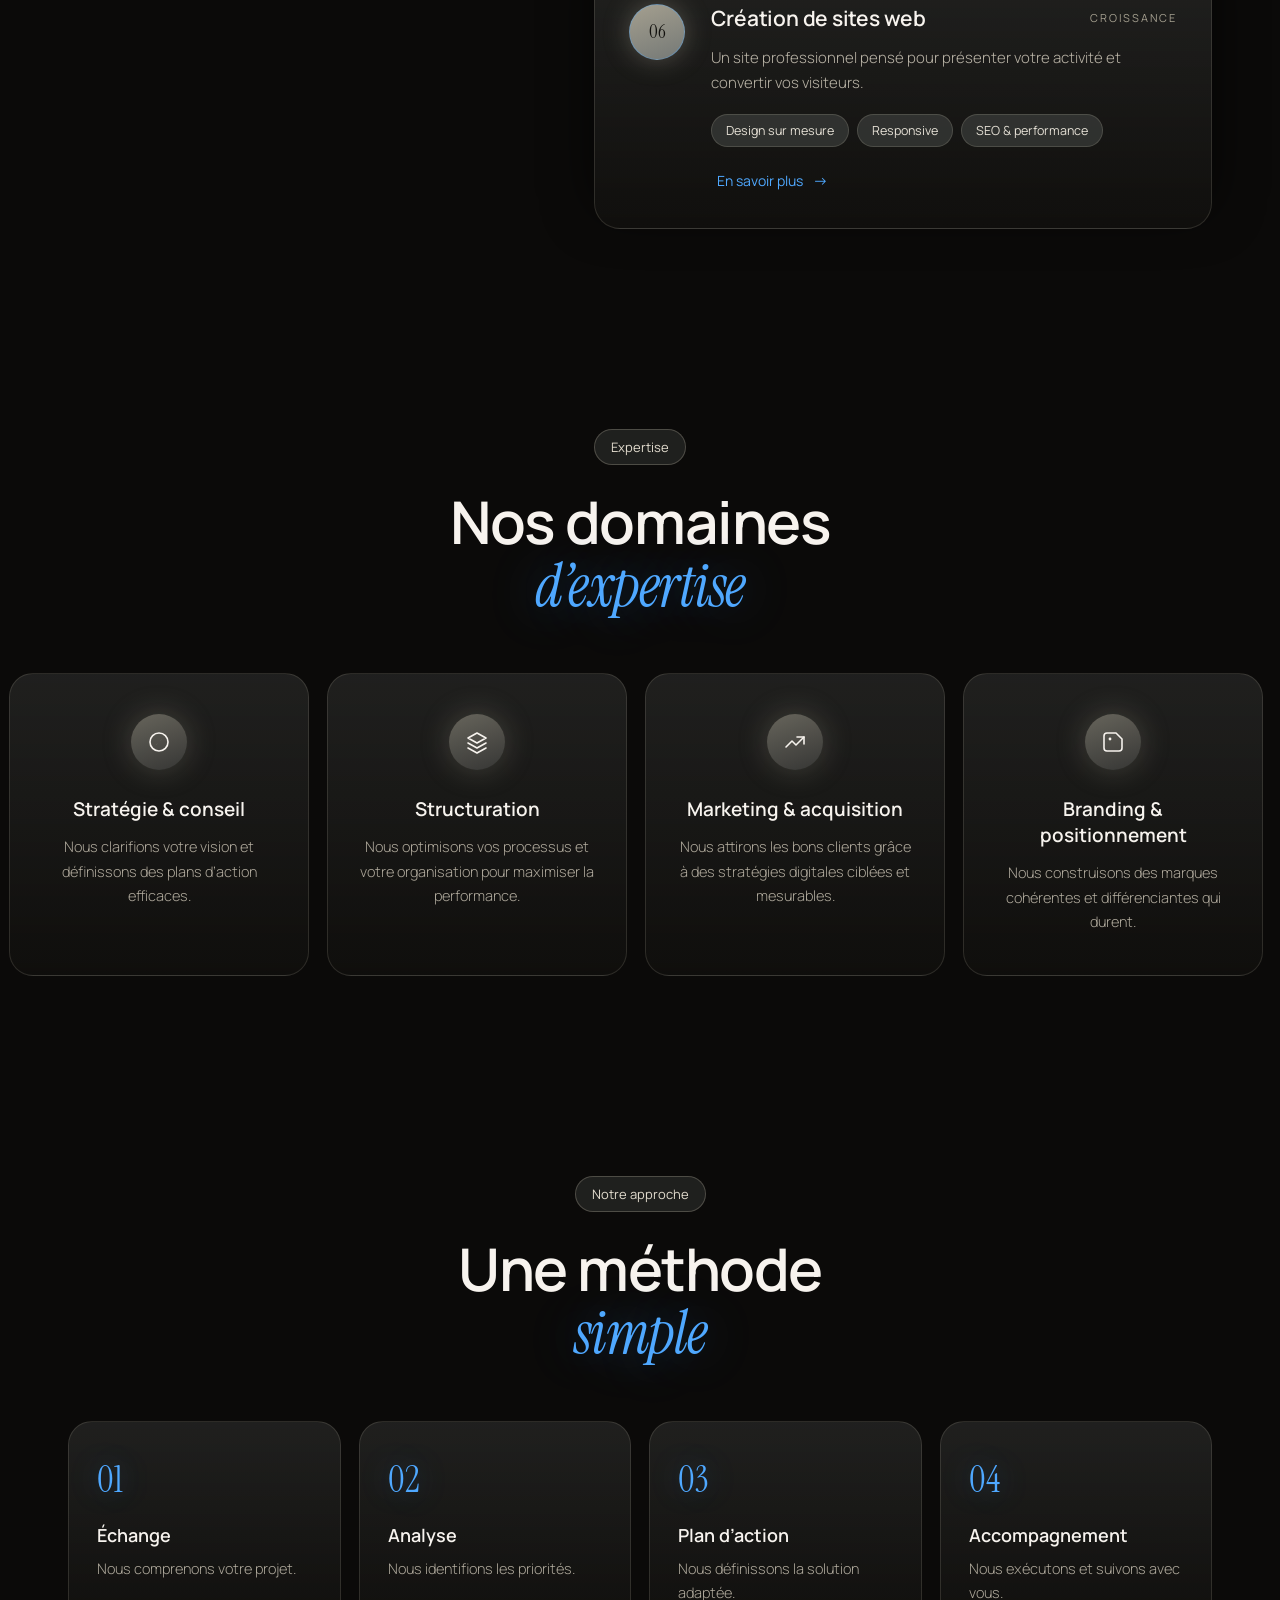
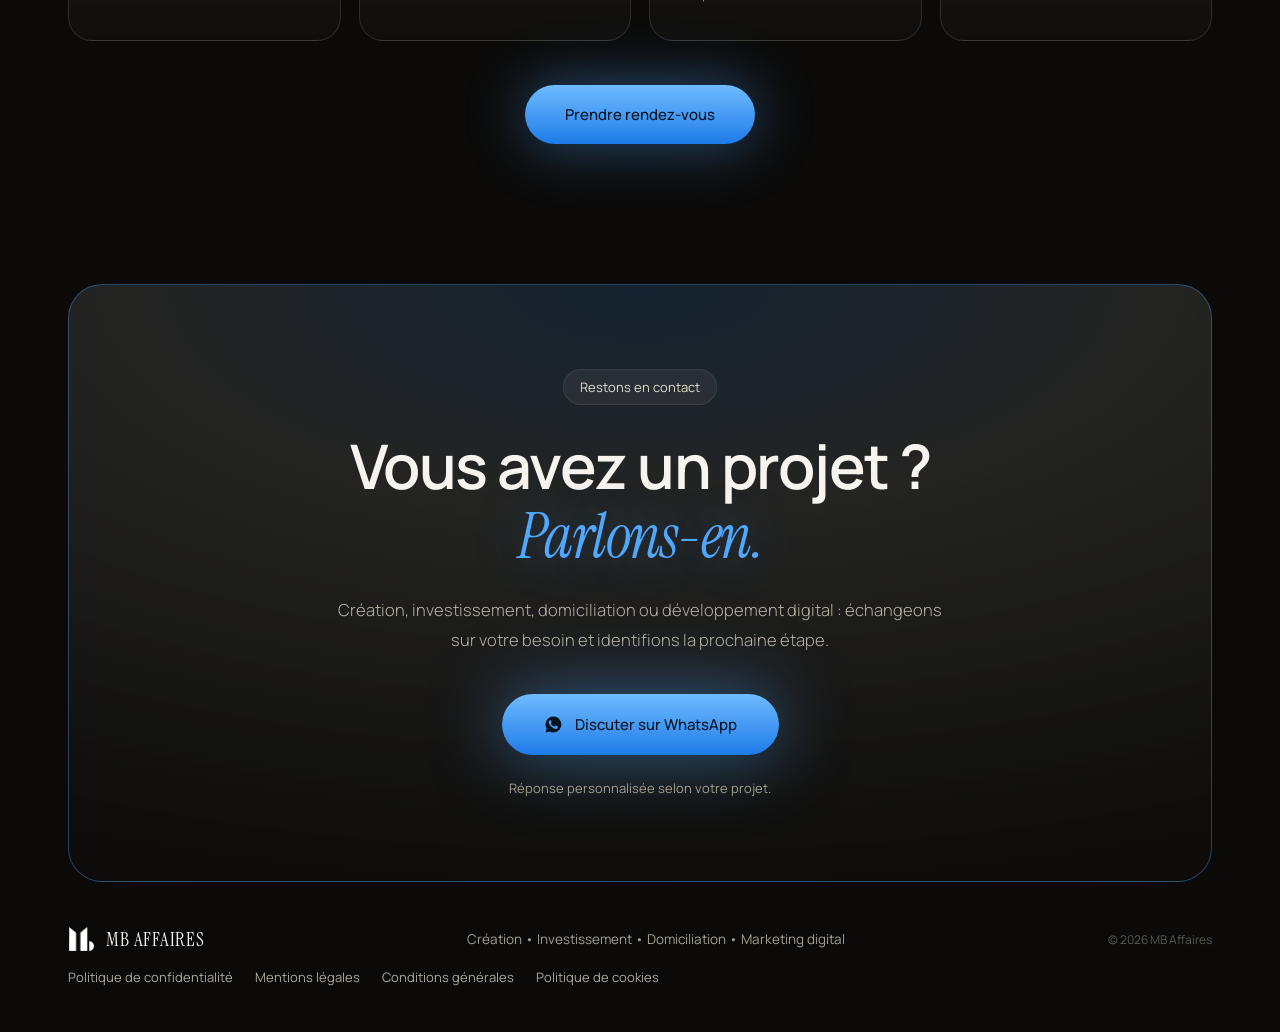
==== commit bbfc7e54: "Policy Pages" ====
--- a/index.html
+++ b/index.html
@@ -420,6 +420,12 @@
       <p class="footer-tagline">Création • Investissement • Domiciliation • Marketing digital</p>
       <span class="footer-copy">© 2026 MB Affaires</span>
     </div>
+    <div class="footer-policy-links">
+      <a href="/confidentialite/">Politique de confidentialité</a>
+      <a href="/mentions-legales/">Mentions légales</a>
+      <a href="/conditions-generales/">Conditions générales</a>
+      <a href="/cookies/">Politique de cookies</a>
+    </div>
   </div>
 </footer>
 
--- a/css/style.css
+++ b/css/style.css
@@ -1039,6 +1039,70 @@
 .modal-cta { margin-top: 26px; width: 100%; justify-content: center; padding: 17px 30px; }
 
 /* ==========================================================================
+   Legal pages
+   ========================================================================== */
+.legal-hero {
+  padding: 170px var(--gutter) 30px;
+  max-width: 760px;
+  margin: 0 auto;
+}
+.legal-hero .section-title { margin-top: 22px; font-size: clamp(32px, 4vw, 48px); }
+.legal-updated {
+  margin: 18px 0 0;
+  font-size: 14px;
+  color: var(--text-muted-2);
+}
+@media (max-width: 640px) {
+  .legal-hero { padding-top: 132px; }
+}
+
+.legal-content {
+  max-width: 760px;
+  margin: 0 auto;
+  padding: 20px var(--gutter) 100px;
+}
+.legal-content h2 {
+  margin: 52px 0 16px;
+  font-size: clamp(21px, 2.4vw, 26px);
+  font-weight: 600;
+  letter-spacing: -0.01em;
+  color: var(--heading);
+}
+.legal-content h2:first-of-type { margin-top: 0; }
+.legal-content p {
+  margin: 0 0 18px;
+  font-size: 16px;
+  line-height: 1.8;
+  font-weight: 300;
+  color: var(--text-muted);
+  text-wrap: pretty;
+}
+.legal-content ul {
+  margin: 0 0 18px;
+  padding-left: 20px;
+  color: var(--text-muted);
+  font-size: 16px;
+  line-height: 1.8;
+  font-weight: 300;
+}
+.legal-content li { margin-bottom: 8px; }
+.legal-content a { color: var(--accent); text-decoration: underline; text-underline-offset: 3px; }
+.legal-content a:hover { color: var(--accent-hover); }
+.legal-content strong { color: var(--chip-text-2); font-weight: 600; }
+
+.footer-policy-links {
+  display: flex;
+  flex-wrap: wrap;
+  gap: 8px 22px;
+  margin-top: 16px;
+}
+.footer-policy-links a {
+  font-size: 13px;
+  color: var(--text-muted-2);
+}
+.footer-policy-links a:hover { color: var(--accent); }
+
+/* ==========================================================================
    Scroll reveal & keyframe animations
    ========================================================================== */
 [data-reveal] { opacity: 0; }
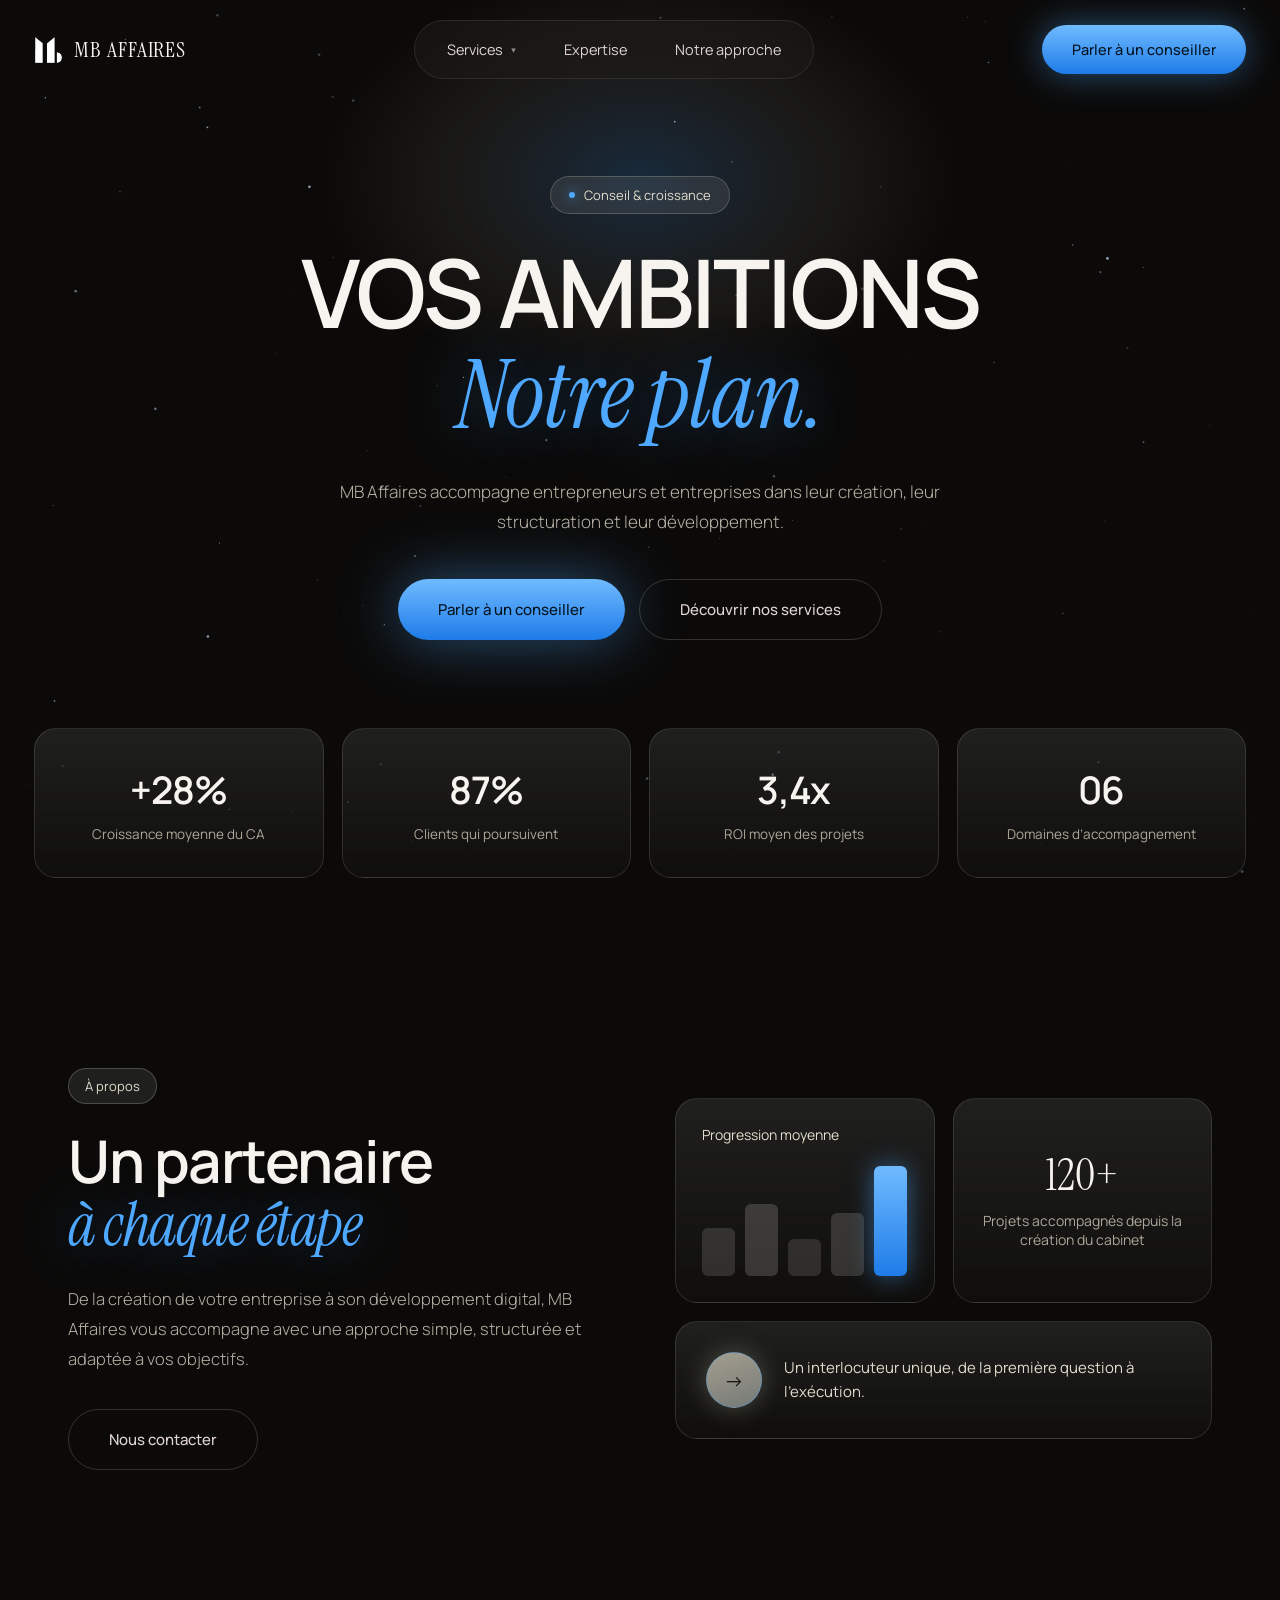
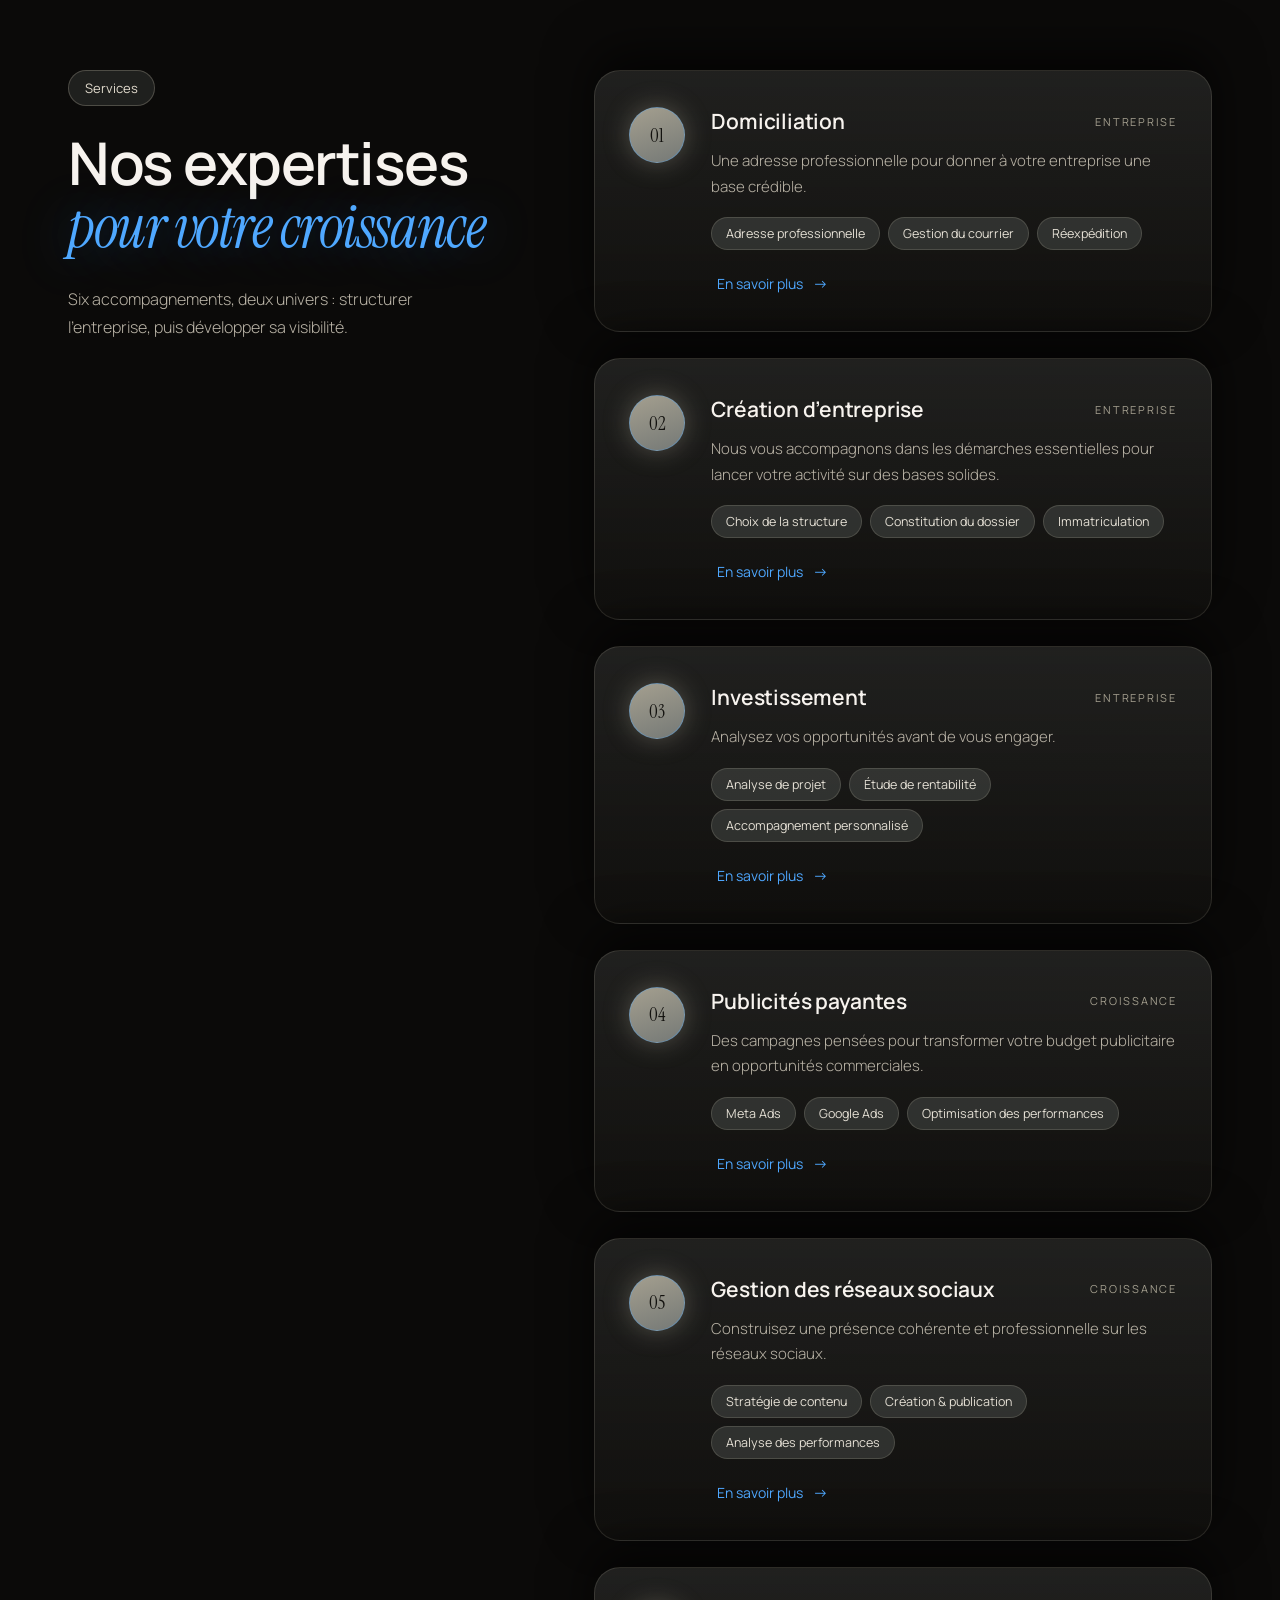
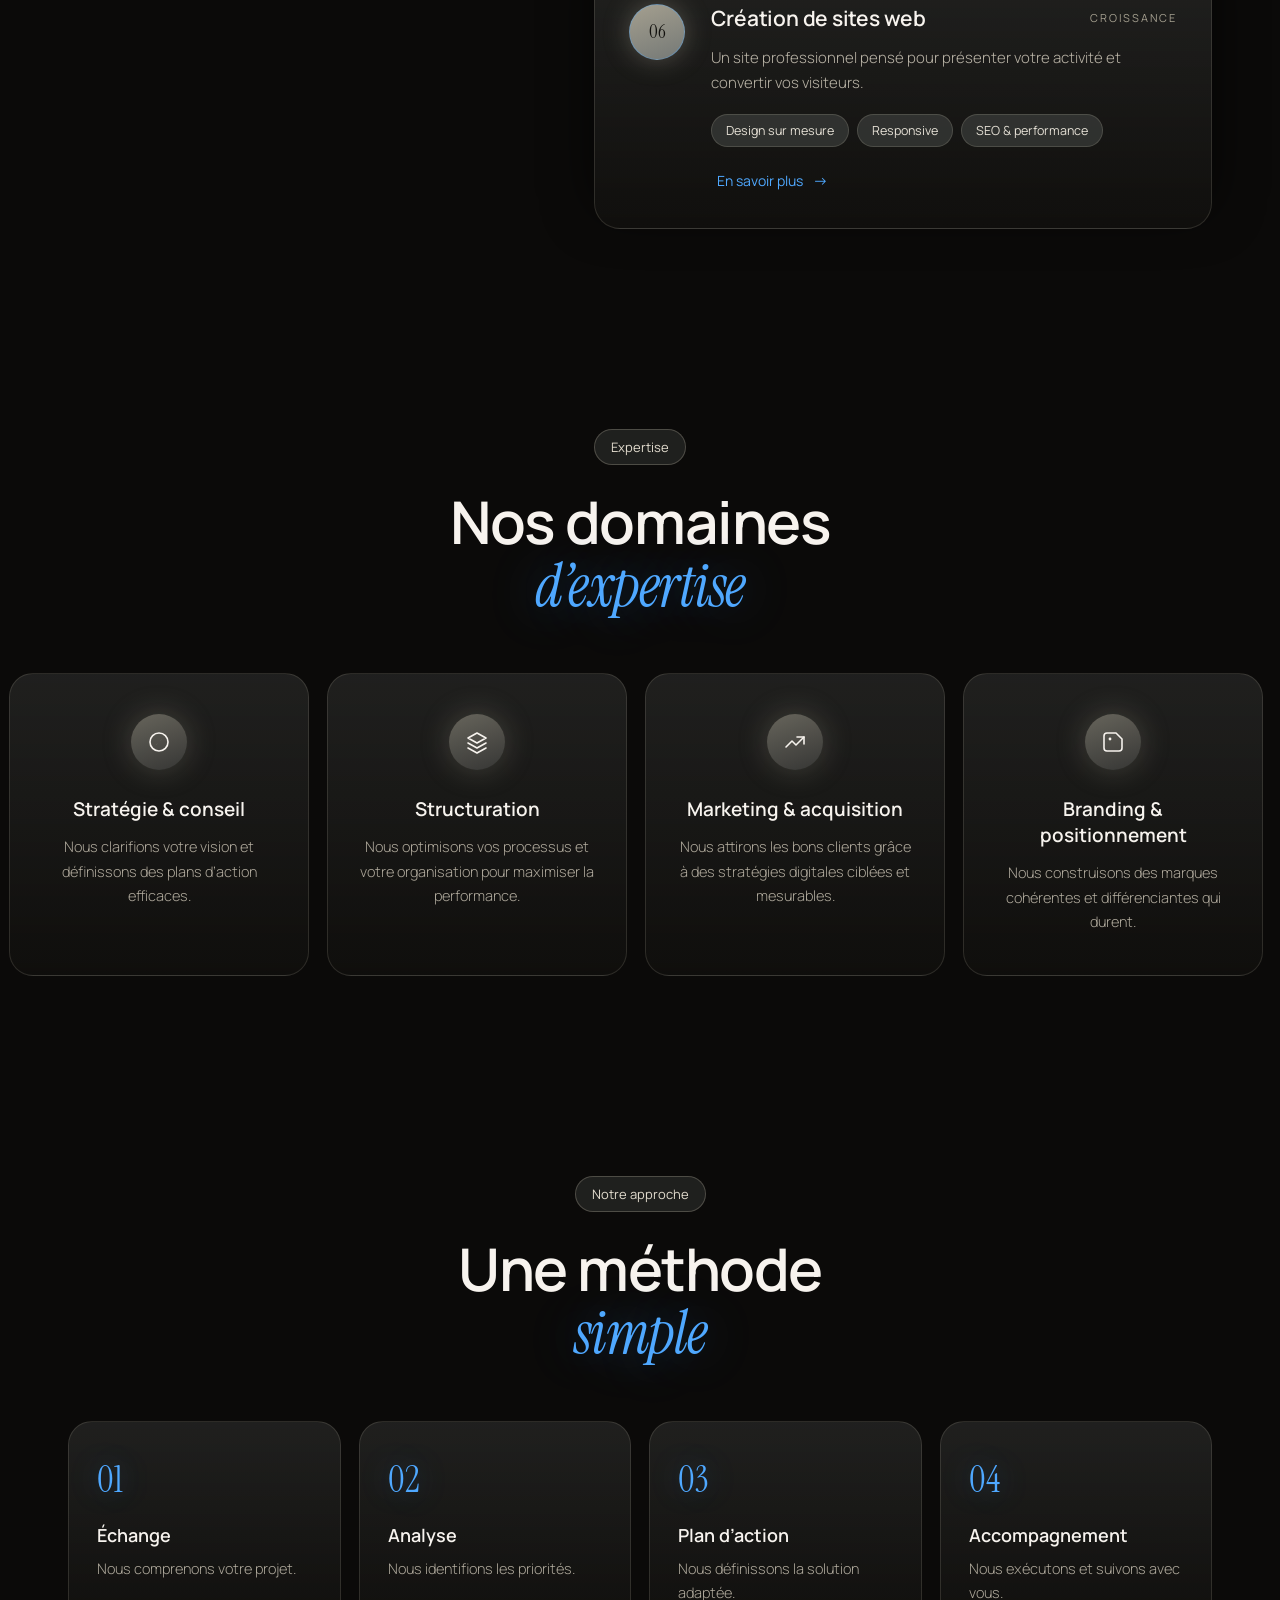
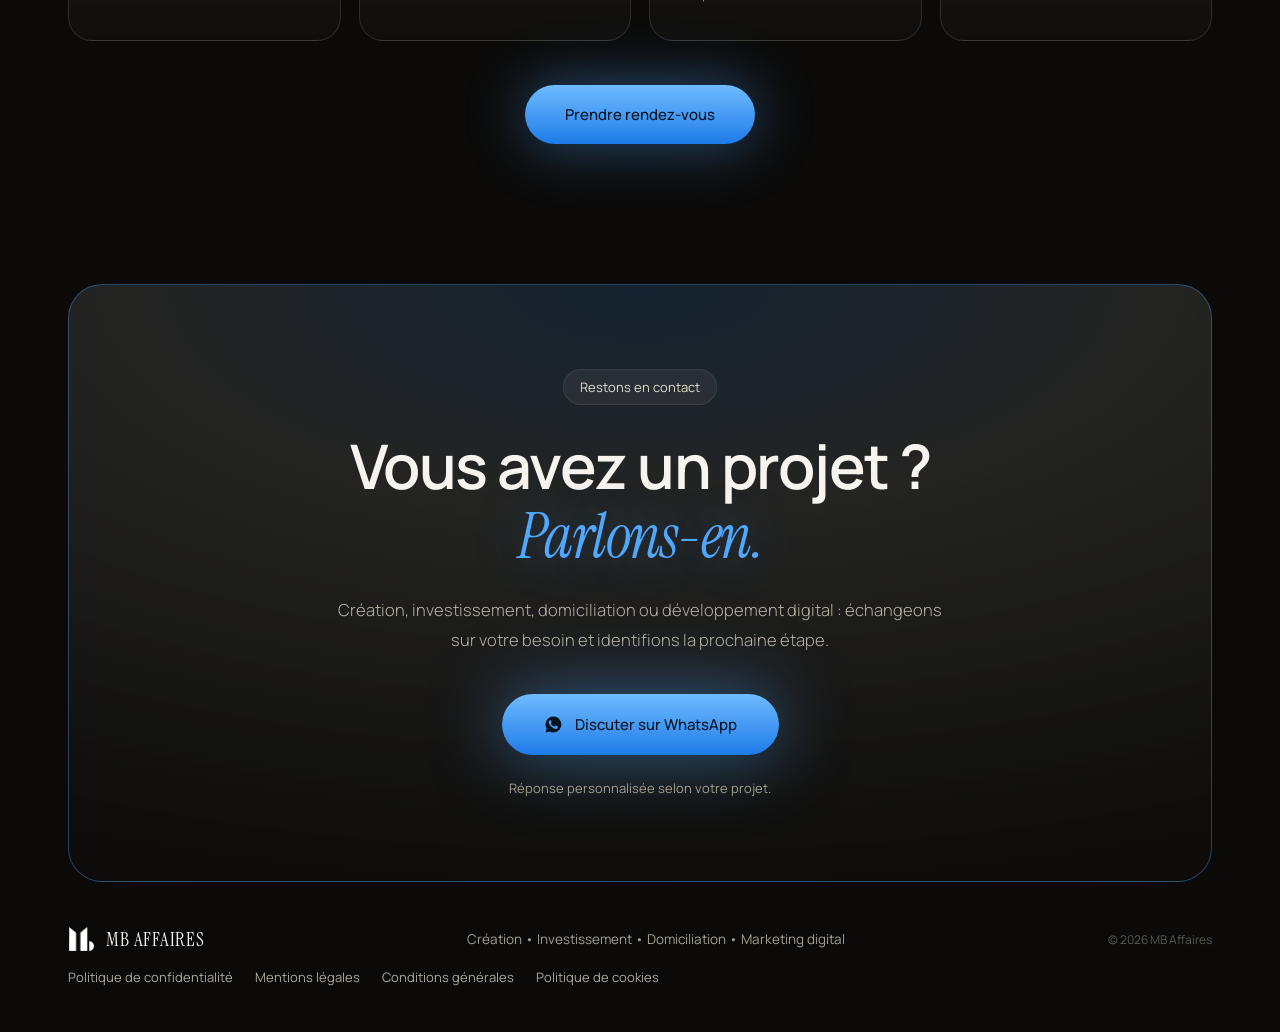
==== commit 517680d8: "pixel" ====
--- a/index.html
+++ b/index.html
@@ -13,6 +13,23 @@
 <link rel="preconnect" href="https://fonts.gstatic.com" crossorigin>
 <link href="https://fonts.googleapis.com/css2?family=Instrument+Serif:ital@0;1&family=Manrope:wght@300;400;500;600;700&display=swap" rel="stylesheet">
 <link rel="stylesheet" href="css/style.css">
+<!-- Meta Pixel Code -->
+<script>
+!function(f,b,e,v,n,t,s)
+{if(f.fbq)return;n=f.fbq=function(){n.callMethod?
+n.callMethod.apply(n,arguments):n.queue.push(arguments)};
+if(!f._fbq)f._fbq=n;n.push=n;n.loaded=!0;n.version='2.0';
+n.queue=[];t=b.createElement(e);t.async=!0;
+t.src=v;s=b.getElementsByTagName(e)[0];
+s.parentNode.insertBefore(t,s)}(window, document,'script',
+'https://connect.facebook.net/en_US/fbevents.js');
+fbq('init', '1593886608929984');
+fbq('track', 'PageView');
+</script>
+<noscript><img height="1" width="1" style="display:none"
+src="https://www.facebook.com/tr?id=1593886608929984&ev=PageView&noscript=1"
+/></noscript>
+<!-- End Meta Pixel Code -->
 </head>
 <body>
 
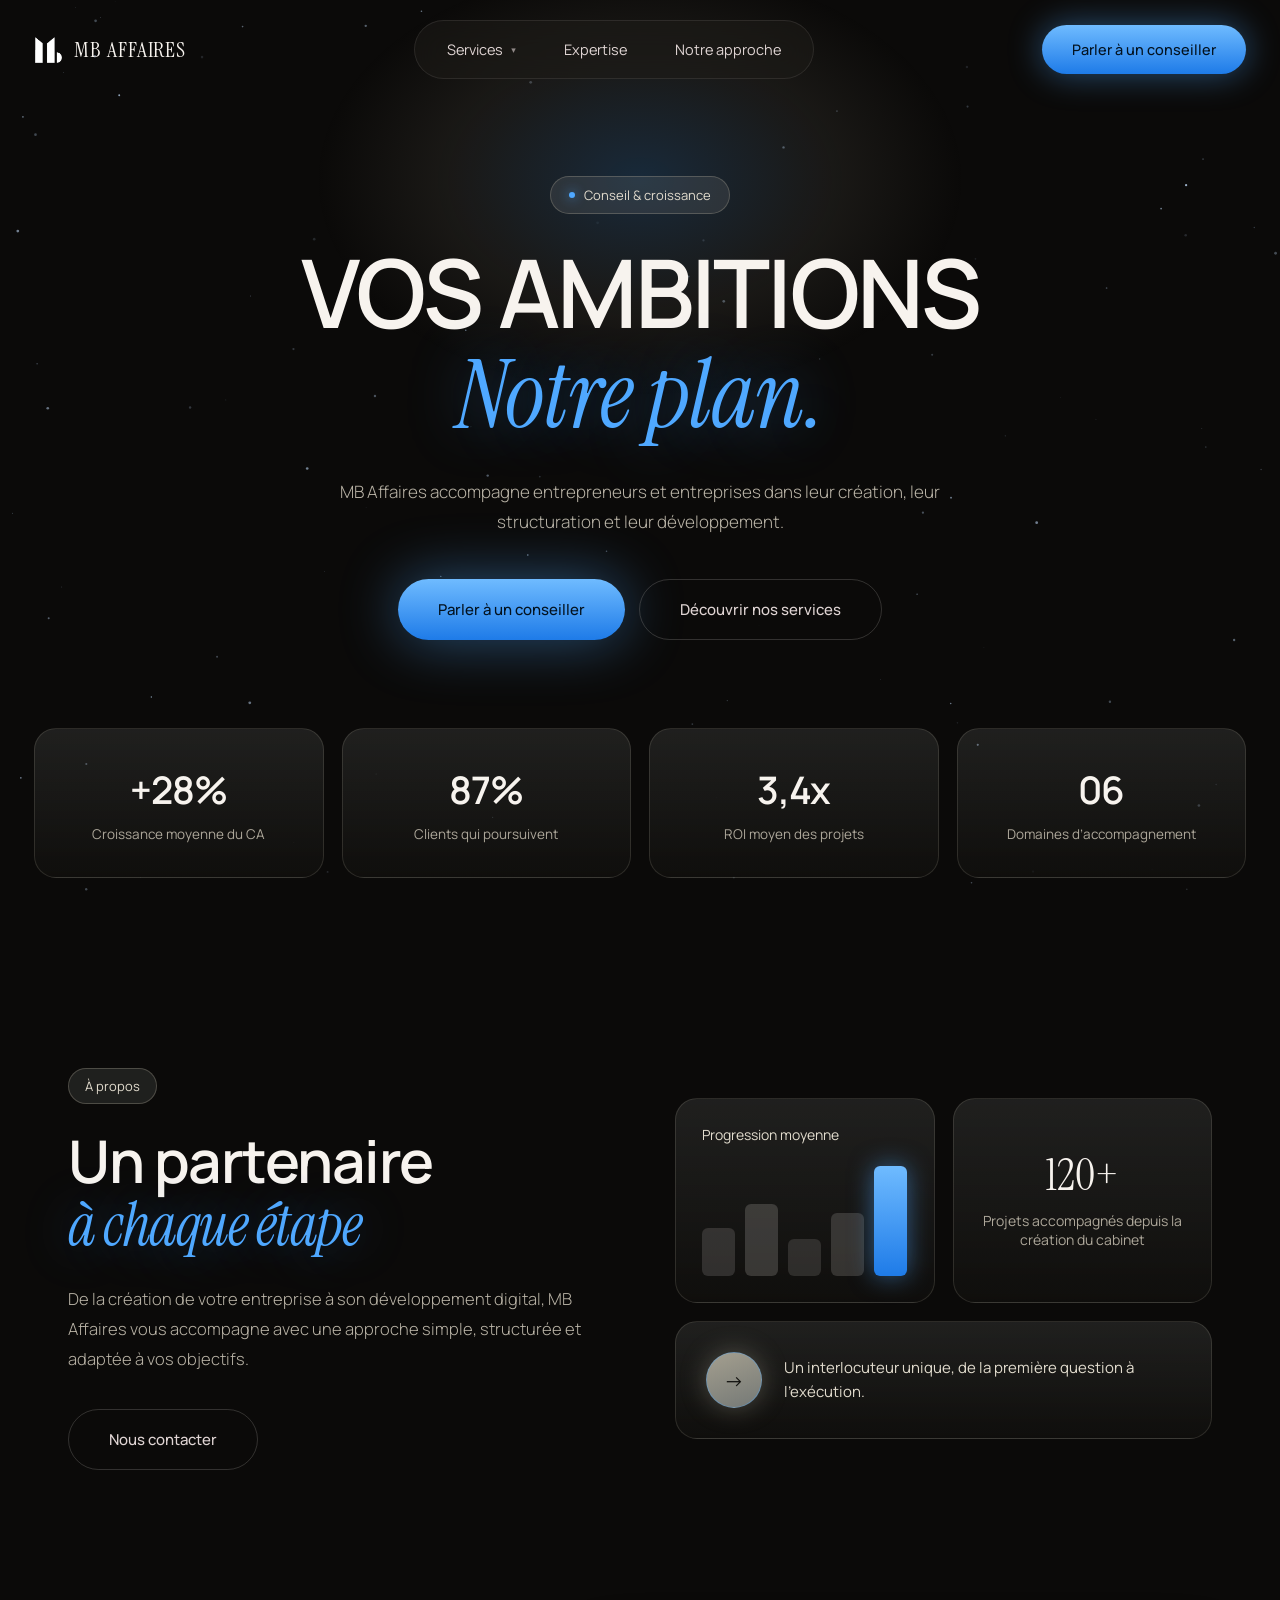
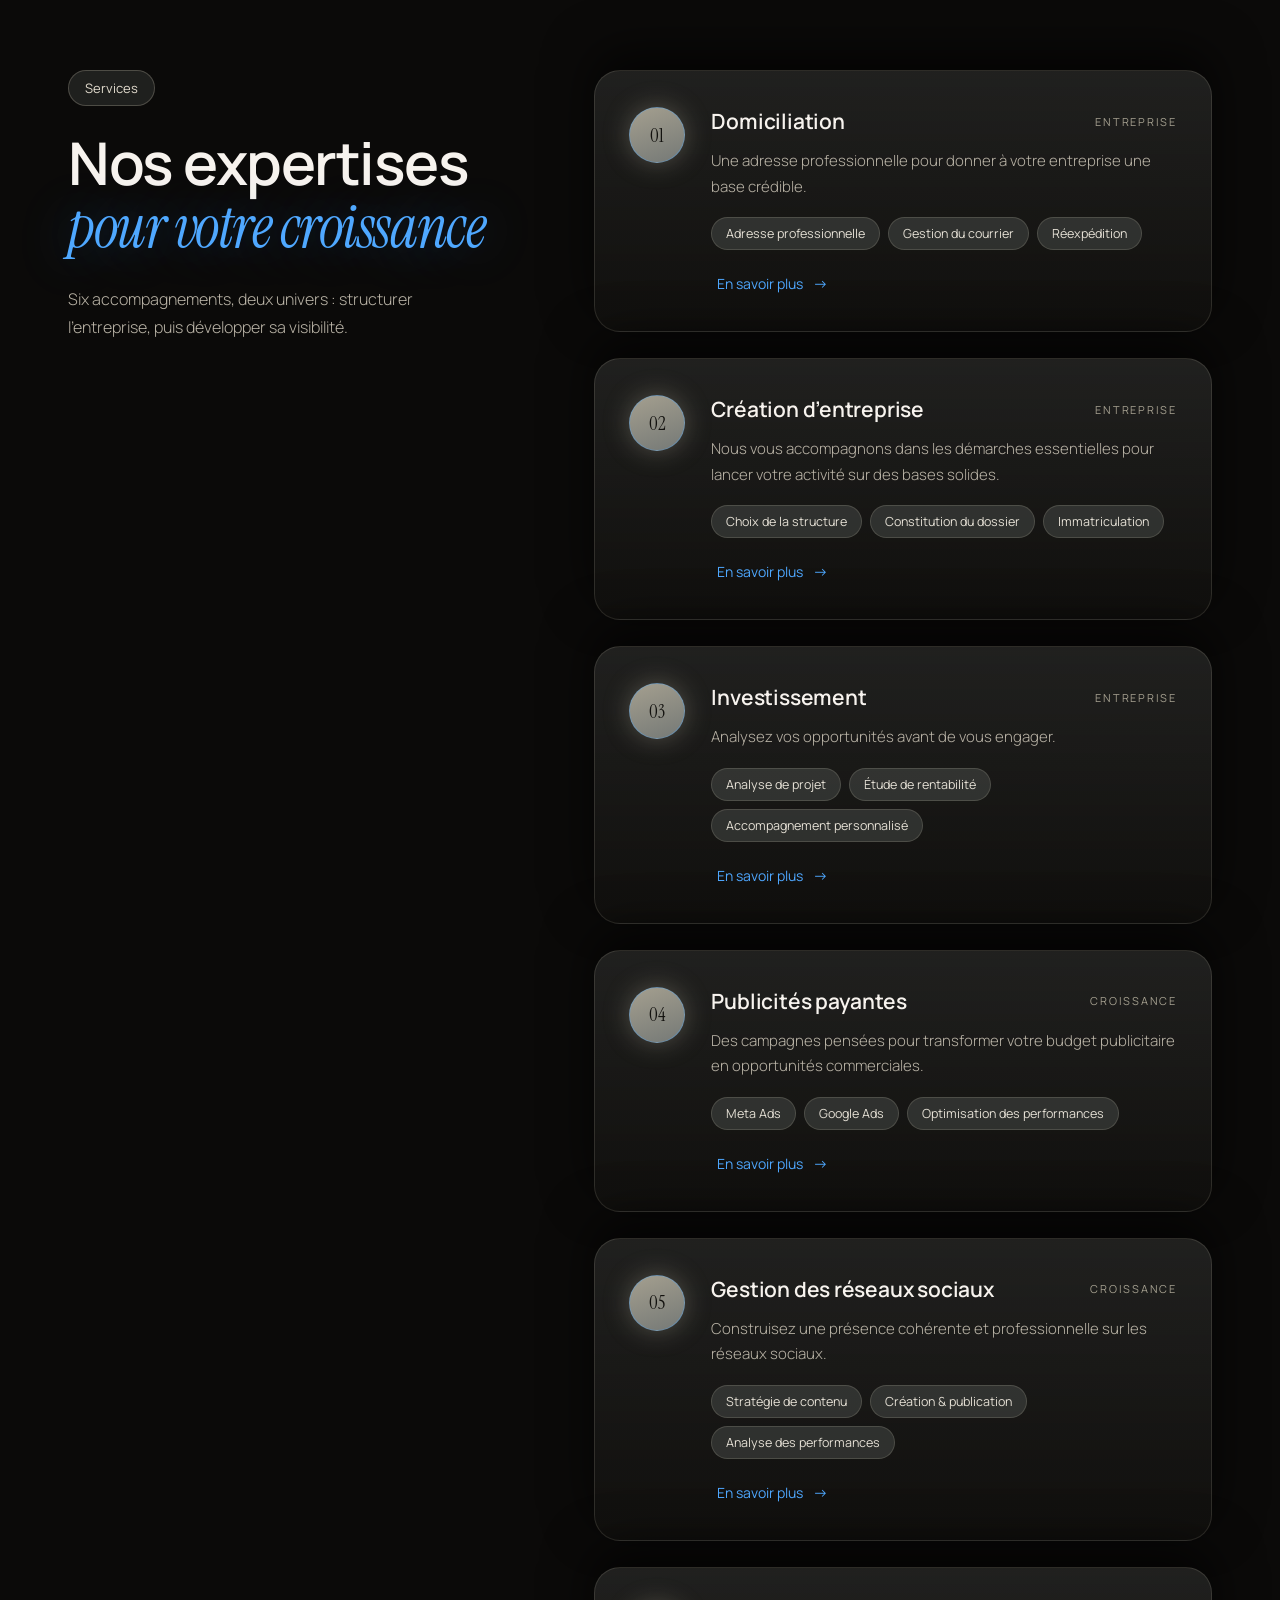
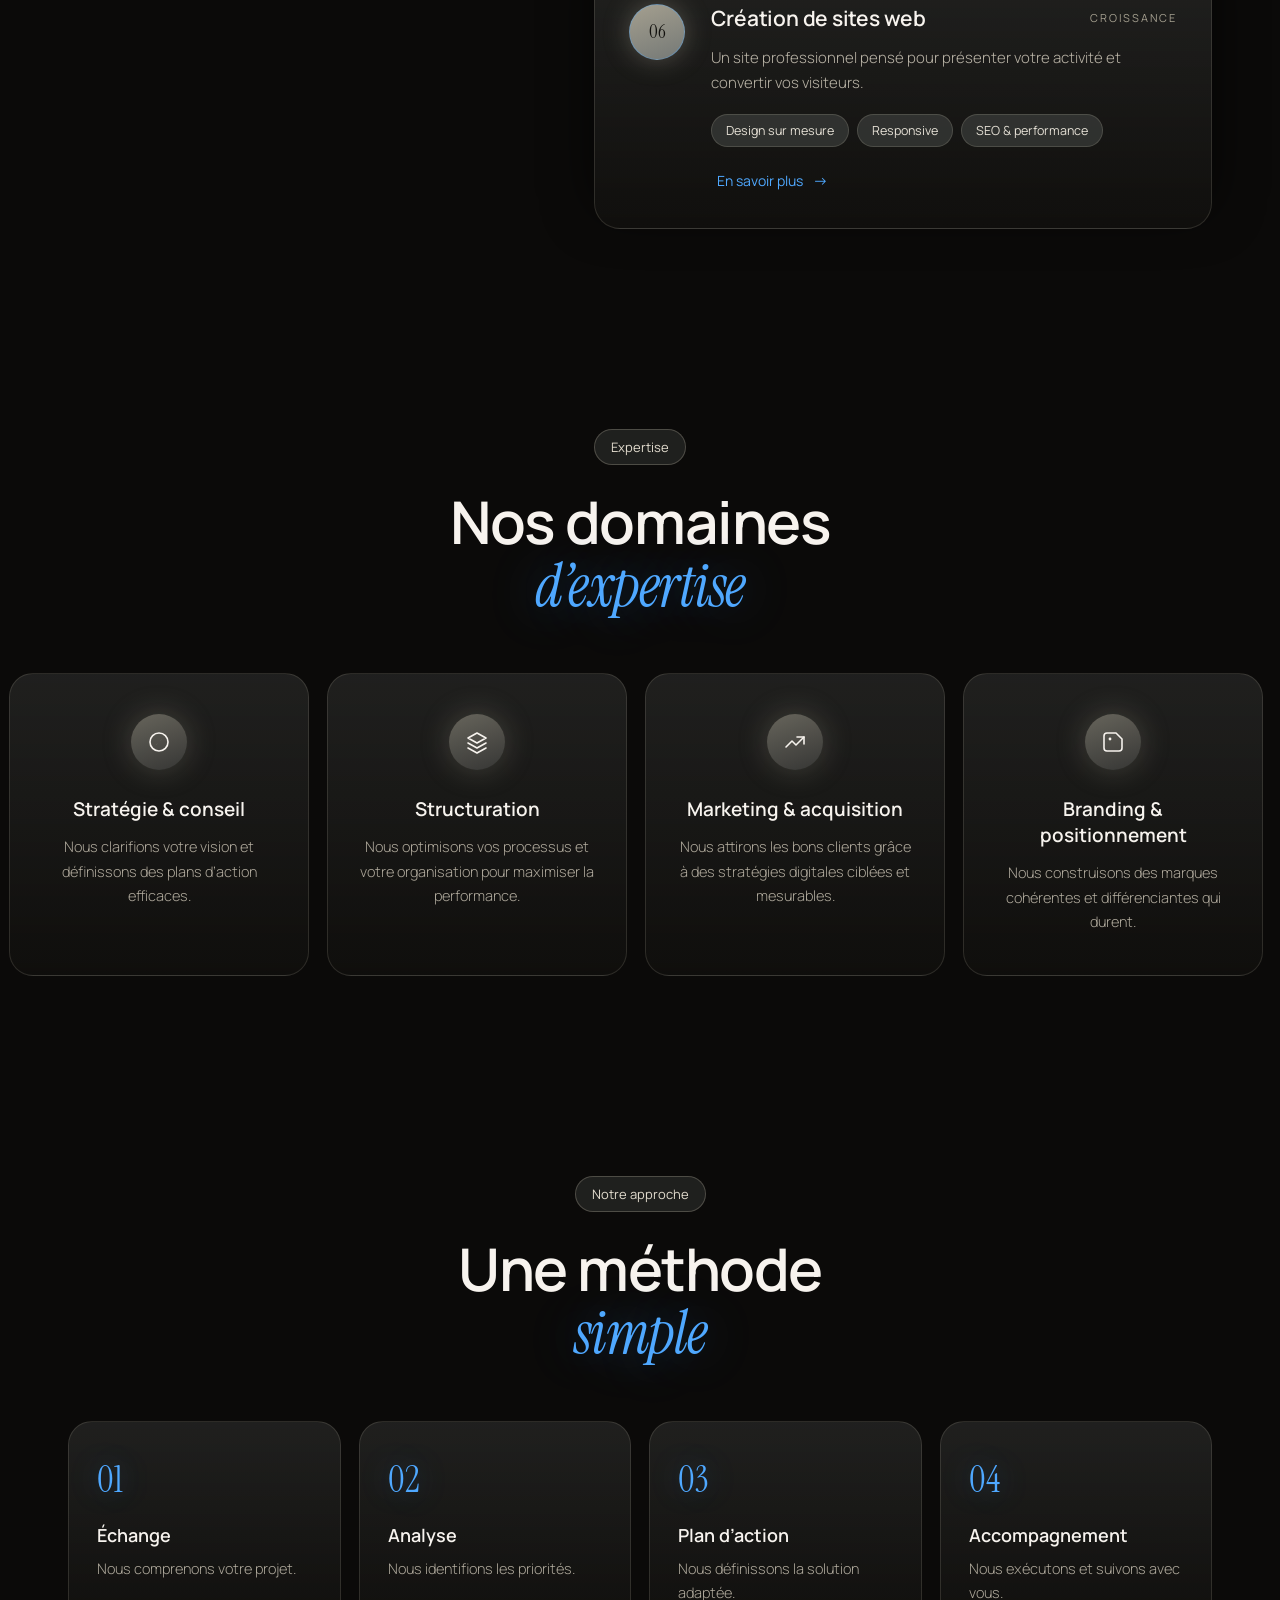
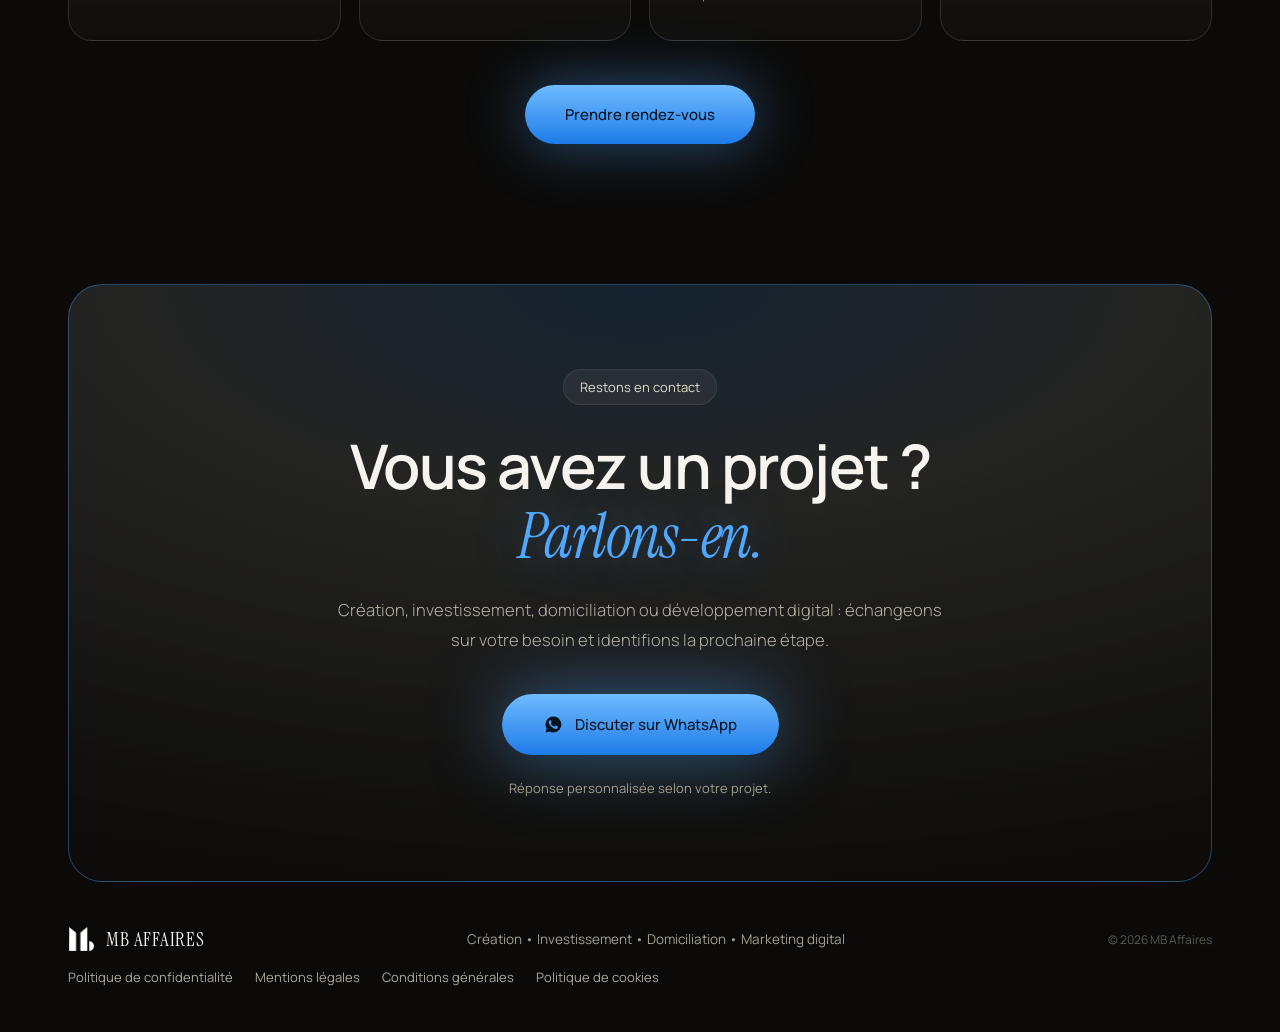
==== commit f5ffd803: "tracking" ====
--- a/index.html
+++ b/index.html
@@ -30,6 +30,8 @@
 src="https://www.facebook.com/tr?id=1593886608929984&ev=PageView&noscript=1"
 /></noscript>
 <!-- End Meta Pixel Code -->
+<!-- Umami Analytics -->
+<script defer src="https://backend-mb-affaires.vercel.app/script.js" data-website-id="721369be-13ec-4f88-8487-588a2d5a3856"></script>
 </head>
 <body>
 
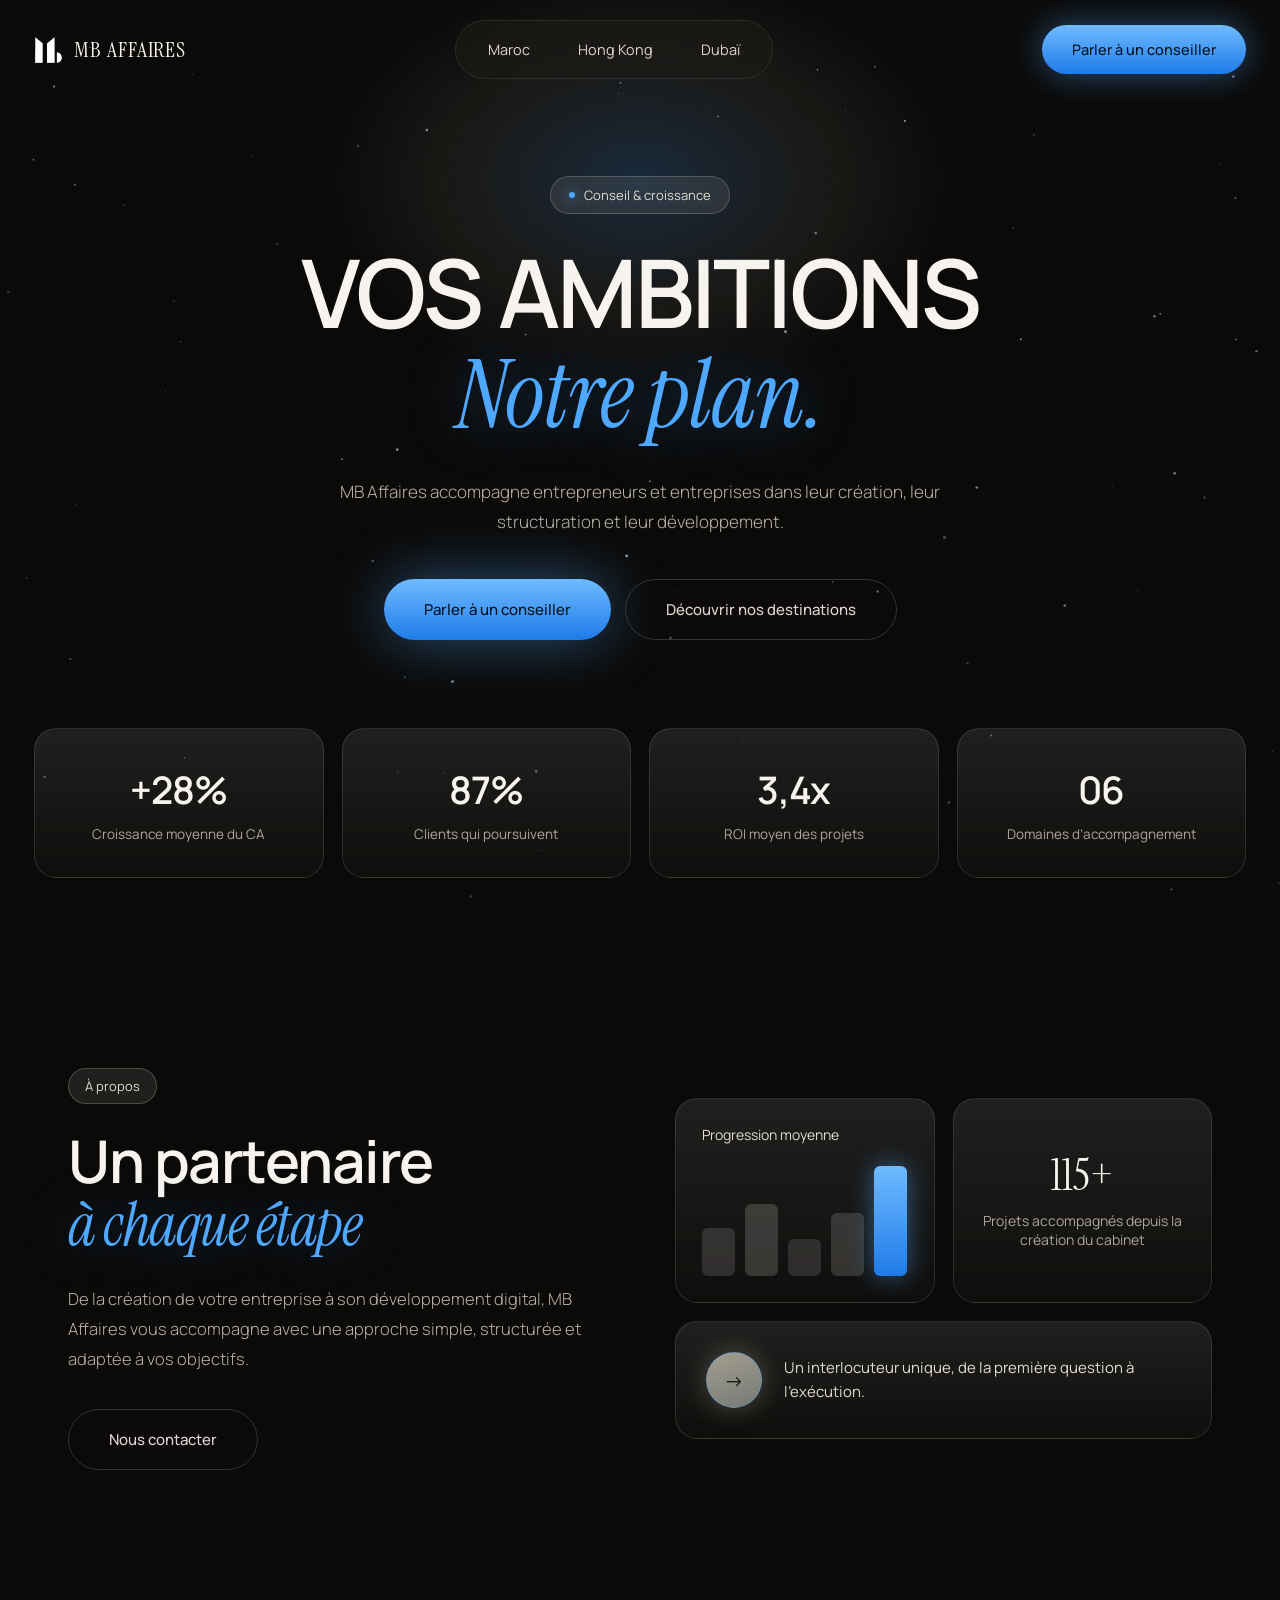
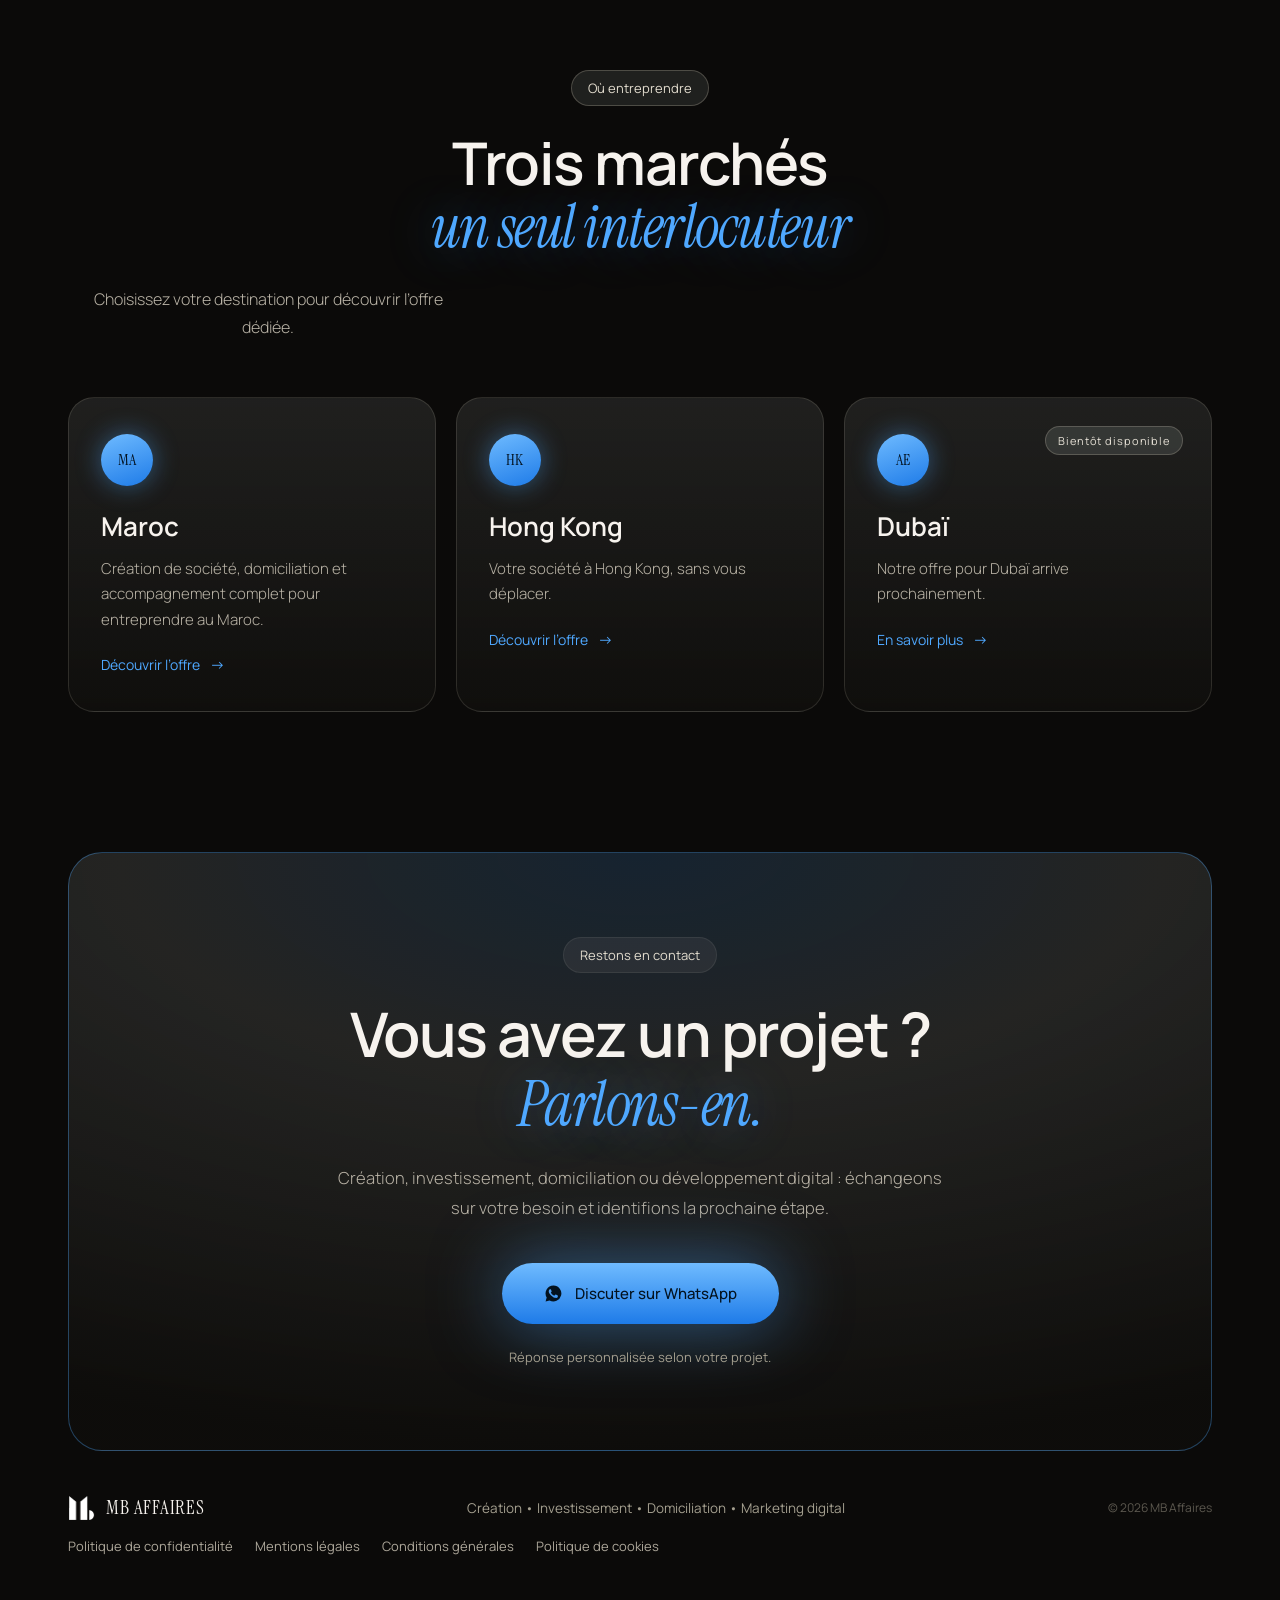
==== commit 33695864: "dubai" ====
--- a/index.html
+++ b/index.html
@@ -45,29 +45,9 @@
     </a>
 
     <nav class="nav-desktop">
-      <div class="services-nav" data-services-nav>
-        <button class="services-trigger" data-services-trigger aria-expanded="false" aria-haspopup="true">
-          Services <span class="chev">▾</span>
-        </button>
-        <div class="services-panel">
-          <div class="services-panel-inner">
-            <div class="services-col">
-              <span class="services-col-title">ENTREPRISE</span>
-              <a href="#domiciliation">Domiciliation</a>
-              <a href="#entreprise">Création d’entreprise</a>
-              <a href="#investissement">Investissement</a>
-            </div>
-            <div class="services-col">
-              <span class="services-col-title">DIGITAL</span>
-              <a href="#publicites">Publicités payantes</a>
-              <a href="#reseaux-sociaux">Réseaux sociaux</a>
-              <a href="#site-web">Création de sites web</a>
-            </div>
-          </div>
-        </div>
-      </div>
-      <a href="#expertise" class="nav-link">Expertise</a>
-      <a href="#approche" class="nav-link">Notre approche</a>
+      <a href="/landing/" class="nav-link">Maroc</a>
+      <a href="/hk-360/" class="nav-link">Hong Kong</a>
+      <a href="/dubai/" class="nav-link">Dubaï</a>
     </nav>
 
     <div class="header-actions">
@@ -86,16 +66,10 @@
     <button class="mobile-menu-close" data-mobile-close aria-label="Fermer le menu">×</button>
   </div>
   <div class="mobile-menu-body">
-    <span class="mobile-menu-eyebrow">SERVICES</span>
-    <a href="#domiciliation" class="mobile-link" data-mobile-close>Domiciliation</a>
-    <a href="#entreprise" class="mobile-link" data-mobile-close>Création d’entreprise</a>
-    <a href="#investissement" class="mobile-link" data-mobile-close>Investissement</a>
-    <a href="#publicites" class="mobile-link" data-mobile-close>Publicités payantes</a>
-    <a href="#reseaux-sociaux" class="mobile-link" data-mobile-close>Réseaux sociaux</a>
-    <a href="#site-web" class="mobile-link" data-mobile-close>Création de sites web</a>
-    <div class="mobile-divider"></div>
-    <a href="#expertise" class="mobile-sub-link" data-mobile-close>Expertise</a>
-    <a href="#approche" class="mobile-sub-link" data-mobile-close>Notre approche</a>
+    <span class="mobile-menu-eyebrow">DESTINATIONS</span>
+    <a href="/landing/" class="mobile-link" data-mobile-close>Maroc</a>
+    <a href="/hk-360/" class="mobile-link" data-mobile-close>Hong Kong</a>
+    <a href="/dubai/" class="mobile-link" data-mobile-close>Dubaï</a>
     <a href="#" class="mobile-cta" data-wa data-wa-msg="general" target="_blank" rel="noopener">Parler à un conseiller</a>
   </div>
 </div>
@@ -110,7 +84,7 @@
     <p class="hero-desc" data-reveal>MB Affaires accompagne entrepreneurs et entreprises dans leur création, leur structuration et leur développement.</p>
     <div class="hero-actions" data-reveal>
       <a href="#" class="btn btn-glow" data-wa data-wa-msg="general" target="_blank" rel="noopener">Parler à un conseiller</a>
-      <a href="#services" class="btn btn-outline">Découvrir nos services</a>
+      <a href="#destinations" class="btn btn-outline">Découvrir nos destinations</a>
     </div>
   </div>
 
@@ -166,252 +140,36 @@
   </div>
 </section>
 
-<section id="services" class="section">
-  <div class="container services-grid">
-    <div class="services-sticky-head" data-reveal>
-      <span class="eyebrow-pill">Services</span>
-      <h2 class="section-title">Nos expertises<em>pour votre croissance</em></h2>
-      <p class="services-desc">Six accompagnements, deux univers : structurer l’entreprise, puis développer sa visibilité.</p>
-    </div>
-
-    <div class="services-list">
-      <div id="domiciliation" class="service-card" data-reveal>
-        <div class="service-number">01</div>
-        <div class="service-body">
-          <div class="service-head-row">
-            <h3 class="service-title">Domiciliation</h3>
-            <span class="service-tag">ENTREPRISE</span>
-          </div>
-          <p class="service-desc">Une adresse professionnelle pour donner à votre entreprise une base crédible.</p>
-          <div class="service-chips">
-            <span>Adresse professionnelle</span>
-            <span>Gestion du courrier</span>
-            <span>Réexpédition</span>
-          </div>
-          <button type="button" class="service-link" data-modal-trigger="domic">En savoir plus <span>→</span></button>
-        </div>
-      </div>
-
-      <div id="entreprise" class="service-card" data-reveal>
-        <div class="service-number">02</div>
-        <div class="service-body">
-          <div class="service-head-row">
-            <h3 class="service-title">Création d’entreprise</h3>
-            <span class="service-tag">ENTREPRISE</span>
-          </div>
-          <p class="service-desc">Nous vous accompagnons dans les démarches essentielles pour lancer votre activité sur des bases solides.</p>
-          <div class="service-chips">
-            <span>Choix de la structure</span>
-            <span>Constitution du dossier</span>
-            <span>Immatriculation</span>
-          </div>
-          <button type="button" class="service-link" data-modal-trigger="creation">En savoir plus <span>→</span></button>
-        </div>
-      </div>
-
-      <div id="investissement" class="service-card" data-reveal>
-        <div class="service-number">03</div>
-        <div class="service-body">
-          <div class="service-head-row">
-            <h3 class="service-title">Investissement</h3>
-            <span class="service-tag">ENTREPRISE</span>
-          </div>
-          <p class="service-desc">Analysez vos opportunités avant de vous engager.</p>
-          <div class="service-chips">
-            <span>Analyse de projet</span>
-            <span>Étude de rentabilité</span>
-            <span>Accompagnement personnalisé</span>
-          </div>
-          <button type="button" class="service-link" data-modal-trigger="invest">En savoir plus <span>→</span></button>
-        </div>
-      </div>
-
-      <div id="publicites" class="service-card" data-reveal>
-        <div class="service-number">04</div>
-        <div class="service-body">
-          <div class="service-head-row">
-            <h3 class="service-title">Publicités payantes</h3>
-            <span class="service-tag">CROISSANCE</span>
-          </div>
-          <p class="service-desc">Des campagnes pensées pour transformer votre budget publicitaire en opportunités commerciales.</p>
-          <div class="service-chips">
-            <span>Meta Ads</span>
-            <span>Google Ads</span>
-            <span>Optimisation des performances</span>
-          </div>
-          <button type="button" class="service-link" data-modal-trigger="ads">En savoir plus <span>→</span></button>
-        </div>
-      </div>
-
-      <div id="reseaux-sociaux" class="service-card" data-reveal>
-        <div class="service-number">05</div>
-        <div class="service-body">
-          <div class="service-head-row">
-            <h3 class="service-title">Gestion des réseaux sociaux</h3>
-            <span class="service-tag">CROISSANCE</span>
-          </div>
-          <p class="service-desc">Construisez une présence cohérente et professionnelle sur les réseaux sociaux.</p>
-          <div class="service-chips">
-            <span>Stratégie de contenu</span>
-            <span>Création &amp; publication</span>
-            <span>Analyse des performances</span>
-          </div>
-          <button type="button" class="service-link" data-modal-trigger="social">En savoir plus <span>→</span></button>
-        </div>
-      </div>
-
-      <div id="site-web" class="service-card" data-reveal>
-        <div class="service-number">06</div>
-        <div class="service-body">
-          <div class="service-head-row">
-            <h3 class="service-title">Création de sites web</h3>
-            <span class="service-tag">CROISSANCE</span>
-          </div>
-          <p class="service-desc">Un site professionnel pensé pour présenter votre activité et convertir vos visiteurs.</p>
-          <div class="service-chips">
-            <span>Design sur mesure</span>
-            <span>Responsive</span>
-            <span>SEO &amp; performance</span>
-          </div>
-          <button type="button" class="service-link" data-modal-trigger="web">En savoir plus <span>→</span></button>
-        </div>
-      </div>
-    </div>
-  </div>
-</section>
-
-<section id="expertise" class="section expertise-section">
+<section id="destinations" class="section">
   <div class="container">
     <div class="section-head" data-reveal>
-      <span class="eyebrow-pill">Expertise</span>
-      <h2 class="section-title">Nos domaines<em>d’expertise</em></h2>
-    </div>
-  </div>
-
-  <div class="expertise-marquee" data-reveal>
-    <div class="expertise-track">
-      <div class="expertise-set">
-        <div class="expertise-card">
-          <div class="pulse-icon">
-            <svg class="expertise-icon" viewBox="0 0 24 24" fill="none" stroke="currentColor" stroke-width="1.6" stroke-linecap="round" stroke-linejoin="round" aria-hidden="true"><circle cx="12" cy="12" r="9"/><polygon points="14.2,9.8 15.5,8.5 12,12 8.5,15.5 9.8,14.2 12,12" fill="currentColor" stroke="none"/></svg>
-          </div>
-          <h3>Stratégie &amp; conseil</h3>
-          <p>Nous clarifions votre vision et définissons des plans d’action efficaces.</p>
-        </div>
-        <div class="expertise-card">
-          <div class="pulse-icon">
-            <svg class="expertise-icon" viewBox="0 0 24 24" fill="none" stroke="currentColor" stroke-width="1.6" stroke-linecap="round" stroke-linejoin="round" aria-hidden="true"><polygon points="12,3 21,8 12,13 3,8"/><polyline points="3,13 12,18 21,13"/><polyline points="3,18 12,23 21,18"/></svg>
-          </div>
-          <h3>Structuration</h3>
-          <p>Nous optimisons vos processus et votre organisation pour maximiser la performance.</p>
-        </div>
-        <div class="expertise-card">
-          <div class="pulse-icon">
-            <svg class="expertise-icon" viewBox="0 0 24 24" fill="none" stroke="currentColor" stroke-width="1.6" stroke-linecap="round" stroke-linejoin="round" aria-hidden="true"><polyline points="3,17 9,11 13,15 21,7"/><polyline points="14,7 21,7 21,14"/></svg>
-          </div>
-          <h3>Marketing &amp; acquisition</h3>
-          <p>Nous attirons les bons clients grâce à des stratégies digitales ciblées et mesurables.</p>
-        </div>
-        <div class="expertise-card">
-          <div class="pulse-icon">
-            <svg class="expertise-icon" viewBox="0 0 24 24" fill="none" stroke="currentColor" stroke-width="1.6" stroke-linecap="round" stroke-linejoin="round" aria-hidden="true"><path d="M6 3h9l6 6v9a3 3 0 0 1-3 3H6a3 3 0 0 1-3-3V6a3 3 0 0 1 3-3Z"/><circle cx="9" cy="9" r="1.4" fill="currentColor" stroke="none"/></svg>
-          </div>
-          <h3>Branding &amp; positionnement</h3>
-          <p>Nous construisons des marques cohérentes et différenciantes qui durent.</p>
-        </div>
-        <div class="expertise-card">
-          <div class="pulse-icon">
-            <svg class="expertise-icon" viewBox="0 0 24 24" fill="none" stroke="currentColor" stroke-width="1.6" stroke-linecap="round" stroke-linejoin="round" aria-hidden="true"><circle cx="12" cy="12" r="9"/><line x1="3" y1="12" x2="21" y2="12"/><path d="M12 3c-2.8 3-2.8 15 0 18"/><path d="M12 3c2.8 3 2.8 15 0 18"/></svg>
-          </div>
-          <h3>Présence digitale</h3>
-          <p>Site, réseaux et campagnes alignés sur une même image de marque.</p>
-        </div>
-        <div class="expertise-card">
-          <div class="pulse-icon">
-            <svg class="expertise-icon" viewBox="0 0 24 24" fill="none" stroke="currentColor" stroke-width="1.6" stroke-linecap="round" stroke-linejoin="round" aria-hidden="true"><line x1="5" y1="20" x2="5" y2="13"/><line x1="12" y1="20" x2="12" y2="5"/><line x1="19" y1="20" x2="19" y2="10"/></svg>
-          </div>
-          <h3>Suivi &amp; performance</h3>
-          <p>Un reporting clair pour décider sur des chiffres, pas des impressions.</p>
-        </div>
-      </div>
-      <div class="expertise-set" aria-hidden="true">
-        <div class="expertise-card">
-          <div class="pulse-icon">
-            <svg class="expertise-icon" viewBox="0 0 24 24" fill="none" stroke="currentColor" stroke-width="1.6" stroke-linecap="round" stroke-linejoin="round" aria-hidden="true"><circle cx="12" cy="12" r="9"/><polygon points="14.2,9.8 15.5,8.5 12,12 8.5,15.5 9.8,14.2 12,12" fill="currentColor" stroke="none"/></svg>
-          </div>
-          <h3>Stratégie &amp; conseil</h3>
-          <p>Nous clarifions votre vision et définissons des plans d’action efficaces.</p>
-        </div>
-        <div class="expertise-card">
-          <div class="pulse-icon">
-            <svg class="expertise-icon" viewBox="0 0 24 24" fill="none" stroke="currentColor" stroke-width="1.6" stroke-linecap="round" stroke-linejoin="round" aria-hidden="true"><polygon points="12,3 21,8 12,13 3,8"/><polyline points="3,13 12,18 21,13"/><polyline points="3,18 12,23 21,18"/></svg>
-          </div>
-          <h3>Structuration</h3>
-          <p>Nous optimisons vos processus et votre organisation pour maximiser la performance.</p>
-        </div>
-        <div class="expertise-card">
-          <div class="pulse-icon">
-            <svg class="expertise-icon" viewBox="0 0 24 24" fill="none" stroke="currentColor" stroke-width="1.6" stroke-linecap="round" stroke-linejoin="round" aria-hidden="true"><polyline points="3,17 9,11 13,15 21,7"/><polyline points="14,7 21,7 21,14"/></svg>
-          </div>
-          <h3>Marketing &amp; acquisition</h3>
-          <p>Nous attirons les bons clients grâce à des stratégies digitales ciblées et mesurables.</p>
-        </div>
-        <div class="expertise-card">
-          <div class="pulse-icon">
-            <svg class="expertise-icon" viewBox="0 0 24 24" fill="none" stroke="currentColor" stroke-width="1.6" stroke-linecap="round" stroke-linejoin="round" aria-hidden="true"><path d="M6 3h9l6 6v9a3 3 0 0 1-3 3H6a3 3 0 0 1-3-3V6a3 3 0 0 1 3-3Z"/><circle cx="9" cy="9" r="1.4" fill="currentColor" stroke="none"/></svg>
-          </div>
-          <h3>Branding &amp; positionnement</h3>
-          <p>Nous construisons des marques cohérentes et différenciantes qui durent.</p>
-        </div>
-        <div class="expertise-card">
-          <div class="pulse-icon">
-            <svg class="expertise-icon" viewBox="0 0 24 24" fill="none" stroke="currentColor" stroke-width="1.6" stroke-linecap="round" stroke-linejoin="round" aria-hidden="true"><circle cx="12" cy="12" r="9"/><line x1="3" y1="12" x2="21" y2="12"/><path d="M12 3c-2.8 3-2.8 15 0 18"/><path d="M12 3c2.8 3 2.8 15 0 18"/></svg>
-          </div>
-          <h3>Présence digitale</h3>
-          <p>Site, réseaux et campagnes alignés sur une même image de marque.</p>
-        </div>
-        <div class="expertise-card">
-          <div class="pulse-icon">
-            <svg class="expertise-icon" viewBox="0 0 24 24" fill="none" stroke="currentColor" stroke-width="1.6" stroke-linecap="round" stroke-linejoin="round" aria-hidden="true"><line x1="5" y1="20" x2="5" y2="13"/><line x1="12" y1="20" x2="12" y2="5"/><line x1="19" y1="20" x2="19" y2="10"/></svg>
-          </div>
-          <h3>Suivi &amp; performance</h3>
-          <p>Un reporting clair pour décider sur des chiffres, pas des impressions.</p>
-        </div>
-      </div>
-    </div>
-  </div>
-</section>
-
-<section id="approche" class="section">
-  <div class="container">
-    <div class="section-head" data-reveal>
-      <span class="eyebrow-pill">Notre approche</span>
-      <h2 class="section-title">Une méthode<em>simple</em></h2>
-    </div>
-    <div class="steps-grid" data-reveal>
-      <div class="step-card">
-        <span class="step-number">01</span>
-        <h3>Échange</h3>
-        <p>Nous comprenons votre projet.</p>
-      </div>
-      <div class="step-card">
-        <span class="step-number">02</span>
-        <h3>Analyse</h3>
-        <p>Nous identifions les priorités.</p>
-      </div>
-      <div class="step-card">
-        <span class="step-number">03</span>
-        <h3>Plan d’action</h3>
-        <p>Nous définissons la solution adaptée.</p>
-      </div>
-      <div class="step-card">
-        <span class="step-number">04</span>
-        <h3>Accompagnement</h3>
-        <p>Nous exécutons et suivons avec vous.</p>
-      </div>
-    </div>
-    <div class="approche-cta" data-reveal>
-      <a href="#" class="btn btn-glow" data-wa data-wa-msg="rdv" target="_blank" rel="noopener">Prendre rendez-vous</a>
+      <span class="eyebrow-pill">Où entreprendre</span>
+      <h2 class="section-title">Trois marchés<em>un seul interlocuteur</em></h2>
+      <p class="services-desc">Choisissez votre destination pour découvrir l’offre dédiée.</p>
+    </div>
+
+    <div class="destinations-grid" data-reveal data-stagger data-diag="l">
+      <a href="/landing/" class="destination-card">
+        <span class="destination-code">MA</span>
+        <h3>Maroc</h3>
+        <p>Création de société, domiciliation et accompagnement complet pour entreprendre au Maroc.</p>
+        <span class="destination-link">Découvrir l’offre <span>→</span></span>
+      </a>
+
+      <a href="/hk-360/" class="destination-card">
+        <span class="destination-code">HK</span>
+        <h3>Hong Kong</h3>
+        <p>Votre société à Hong Kong, sans vous déplacer.</p>
+        <span class="destination-link">Découvrir l’offre <span>→</span></span>
+      </a>
+
+      <a href="/dubai/" class="destination-card">
+        <span class="destination-code">AE</span>
+        <span class="destination-badge">Bientôt disponible</span>
+        <h3>Dubaï</h3>
+        <p>Notre offre pour Dubaï arrive prochainement.</p>
+        <span class="destination-link">En savoir plus <span>→</span></span>
+      </a>
     </div>
   </div>
 </section>
@@ -452,21 +210,6 @@
   <svg viewBox="0 0 24 24" width="22" height="22" aria-hidden="true"><path d="M12 2a10 10 0 0 0-8.6 15.1L2 22l5-1.3A10 10 0 1 0 12 2Zm5.6 14.2c-.2.7-1.2 1.3-1.9 1.4-.5.1-1.1.1-1.8-.1-.4-.1-1-.3-1.7-.6-3-1.3-4.9-4.3-5-4.5-.2-.2-1.2-1.6-1.2-3s.7-2.1 1-2.4c.2-.3.5-.4.7-.4h.5c.2 0 .4 0 .6.5l.8 2c.1.2.1.4 0 .5l-.3.5-.4.4c-.1.1-.3.3-.1.6.2.3.8 1.3 1.7 2.1 1.1 1 2 1.3 2.3 1.4.3.1.4.1.6-.1l.9-1c.2-.2.3-.2.6-.1l2 .9c.3.1.5.2.5.4.1.1.1.8-.1 1.5Z"/></svg>
 </a>
 
-<div class="modal-overlay" id="service-modal" data-modal-overlay aria-hidden="true">
-  <div class="modal-card" role="dialog" aria-modal="true" aria-labelledby="modal-title">
-    <button type="button" class="modal-close" data-modal-close aria-label="Fermer">×</button>
-    <span class="service-tag modal-tag" data-modal-tag></span>
-    <h3 class="modal-title" id="modal-title" data-modal-title></h3>
-    <p class="modal-intro" data-modal-intro></p>
-    <ul class="modal-list" data-modal-list></ul>
-    <p class="modal-note" data-modal-note></p>
-    <a href="#" class="btn btn-glow modal-cta" data-modal-cta target="_blank" rel="noopener">
-      <svg viewBox="0 0 24 24" width="18" height="18" fill="currentColor" aria-hidden="true"><path d="M12 2a10 10 0 0 0-8.6 15.1L2 22l5-1.3A10 10 0 1 0 12 2Zm5.6 14.2c-.2.7-1.2 1.3-1.9 1.4-.5.1-1.1.1-1.8-.1-.4-.1-1-.3-1.7-.6-3-1.3-4.9-4.3-5-4.5-.2-.2-1.2-1.6-1.2-3s.7-2.1 1-2.4c.2-.3.5-.4.7-.4h.5c.2 0 .4 0 .6.5l.8 2c.1.2.1.4 0 .5l-.3.5-.4.4c-.1.1-.3.3-.1.6.2.3.8 1.3 1.7 2.1 1.1 1 2 1.3 2.3 1.4.3.1.4.1.6-.1l.9-1c.2-.2.3-.2.6-.1l2 .9c.3.1.5.2.5.4.1.1.1.8-.1 1.5Z"/></svg>
-      <span data-modal-cta-label>Discuter sur WhatsApp</span>
-    </a>
-  </div>
-</div>
-
 <script src="js/script.js"></script>
 </body>
 </html>
--- a/css/style.css
+++ b/css/style.css
@@ -224,67 +224,6 @@
 @media (min-width: 1000px) {
   .nav-desktop { display: flex; }
 }
-
-.services-nav { position: relative; }
-
-.services-trigger {
-  background: none;
-  border: 0;
-  color: var(--text);
-  font-size: 14.5px;
-  cursor: pointer;
-  padding: 11px 20px;
-  border-radius: 999px;
-  display: flex;
-  align-items: center;
-  gap: 8px;
-  transition: background 0.2s ease;
-}
-.services-trigger:hover { background: rgba(164, 159, 143, 0.16); }
-.services-trigger .chev { font-size: 9px; opacity: 0.6; transition: transform 0.2s ease; }
-.services-nav.open .chev { transform: rotate(180deg); }
-
-.services-panel {
-  position: absolute;
-  top: 100%;
-  left: -20px;
-  padding-top: 12px;
-  opacity: 0;
-  visibility: hidden;
-  transform: translateY(-6px);
-  transition: opacity 0.25s ease, transform 0.25s ease, visibility 0.25s;
-}
-.services-nav.open .services-panel,
-.services-nav:hover .services-panel {
-  opacity: 1;
-  visibility: visible;
-  transform: translateY(0);
-}
-
-.services-panel-inner {
-  display: grid;
-  grid-template-columns: 1fr 1fr;
-  gap: 34px;
-  background: rgba(20, 19, 16, 0.97);
-  border: 1px solid var(--border);
-  border-radius: 20px;
-  padding: 26px 30px;
-  min-width: 460px;
-  box-shadow: 0 30px 60px rgba(0, 0, 0, 0.55);
-}
-
-.services-col {
-  display: flex;
-  flex-direction: column;
-  gap: 13px;
-}
-.services-col-title { font-size: 10px; letter-spacing: 0.2em; color: var(--text-muted-3); }
-.services-col a {
-  font-size: 14px;
-  color: var(--text);
-  transition: color 0.2s ease;
-}
-.services-col a:hover { color: var(--accent); }
 
 .nav-link {
   font-size: 14.5px;
@@ -609,100 +548,52 @@
 .wide-card p { margin: 0; font-size: 15px; line-height: 1.6; color: var(--chip-text); }
 
 /* ==========================================================================
-   Services (sticky stacking cards)
-   ========================================================================== */
-.services-grid {
+   Destinations
+   ========================================================================== */
+.destinations-grid {
   display: grid;
-  grid-template-columns: 0.85fr 1.15fr;
-  gap: 70px;
-  align-items: start;
-}
-@media (max-width: 999px) {
-  .services-grid { grid-template-columns: 1fr; }
-}
-
-.services-sticky-head {
-  position: sticky;
-  top: 120px;
-}
-@media (max-width: 999px) {
-  .services-sticky-head { position: static; }
-}
-
-.services-list {
-  display: flex;
-  flex-direction: column;
-  gap: 26px;
-}
-
-.service-card {
-  scroll-margin-top: 110px;
+  grid-template-columns: repeat(3, 1fr);
+  gap: 20px;
+  margin-top: 44px;
+}
+@media (max-width: 900px) {
+  .destinations-grid { grid-template-columns: 1fr; }
+}
+
+.destination-card {
+  position: relative;
+  display: block;
+  padding: 36px 32px;
   border-radius: 26px;
-  background: linear-gradient(180deg, rgba(117, 121, 118, 0.2), rgba(16, 15, 13, 0.985)), var(--bg);
+  background: linear-gradient(180deg, var(--card-top), var(--card-bottom));
   border: 1px solid var(--border);
-  box-shadow: 0 -18px 50px rgba(0, 0, 0, 0.65);
-  padding: 36px 34px;
-  display: flex;
-  gap: 26px;
-  align-items: flex-start;
-  transition: border-color 0.25s ease;
-}
-.service-card:hover { border-color: var(--border-accent); }
-
-.service-card { position: sticky; }
-.service-card:nth-of-type(1) { top: 90px; }
-.service-card:nth-of-type(2) { top: 104px; }
-.service-card:nth-of-type(3) { top: 118px; }
-.service-card:nth-of-type(4) { top: 132px; }
-.service-card:nth-of-type(5) { top: 146px; }
-.service-card:nth-of-type(6) { top: 160px; }
-
-.service-number {
-  width: 56px;
-  height: 56px;
-  flex: none;
+  transition: transform 0.3s cubic-bezier(0.22, 0.7, 0.3, 1), border-color 0.3s ease, box-shadow 0.3s ease;
+}
+.destination-card:hover {
+  transform: translateY(-6px);
+  border-color: var(--border-accent);
+  box-shadow: 0 24px 60px rgba(0, 0, 0, 0.5);
+}
+
+.destination-code {
+  display: inline-flex;
+  align-items: center;
+  justify-content: center;
+  width: 52px;
+  height: 52px;
   border-radius: 50%;
-  background: linear-gradient(160deg, var(--text-muted-3), #757976);
-  border: 1px solid var(--border-accent);
-  box-shadow: 0 0 26px rgba(164, 159, 143, 0.4);
-  display: flex;
-  align-items: center;
-  justify-content: center;
+  background: linear-gradient(160deg, var(--accent-light), var(--accent-dark));
+  box-shadow: 0 0 26px rgba(79, 168, 255, 0.45);
   font-family: var(--serif);
-  font-size: 19px;
-  color: #12110E;
-}
-
-.service-body { flex: 1; min-width: 0; }
-.service-head-row {
-  display: flex;
-  align-items: center;
-  justify-content: space-between;
-  gap: 16px;
-  flex-wrap: wrap;
-}
-.service-title { margin: 0; font-size: 21px; font-weight: 600; letter-spacing: -0.01em; color: var(--heading); }
-.service-tag { font-size: 11px; letter-spacing: 0.16em; color: var(--text-muted-3); white-space: nowrap; }
-.service-desc { margin: 13px 0 0; font-size: 15px; line-height: 1.7; font-weight: 300; color: var(--text-muted); }
-
-.service-chips {
-  margin-top: 18px;
-  display: flex;
-  flex-wrap: wrap;
-  gap: 8px;
-}
-.service-chips span {
-  padding: 7px 14px;
-  border-radius: 999px;
-  background: var(--chip-bg);
-  border: 1px solid rgba(164, 159, 143, 0.25);
-  font-size: 12.5px;
-  color: var(--chip-text-2);
-}
-
-.service-link {
-  position: relative;
-  z-index: 1;
+  font-size: 16px;
+  letter-spacing: 0.02em;
+  color: var(--on-accent);
+}
+
+.destination-card h3 { margin: 22px 0 0; font-size: 26px; font-weight: 600; color: var(--heading); }
+.destination-card p { margin: 12px 0 0; font-size: 15px; line-height: 1.7; font-weight: 300; color: var(--text-muted); }
+
+.destination-link {
   margin-top: 22px;
   display: inline-flex;
   align-items: center;
@@ -711,108 +602,21 @@
   color: var(--accent);
   transition: gap 0.2s ease, color 0.2s ease;
 }
-.service-link span { font-size: 15px; }
-.service-link:hover { gap: 16px; color: var(--accent-hover); }
-
-/* ==========================================================================
-   Expertise — horizontal loop
-   ========================================================================== */
-.expertise-section { overflow: hidden; }
-
-.expertise-marquee {
-  margin-top: 56px;
-  width: 100vw;
-  margin-left: calc(50% - 50vw);
-  overflow: hidden;
-}
-
-.expertise-track {
-  display: flex;
-  width: max-content;
-  animation: mbMarqueeX 42s linear infinite;
-}
-.expertise-track:hover { animation-play-state: paused; }
-@media (prefers-reduced-motion: reduce) {
-  .expertise-track { animation: none; }
-}
-
-.expertise-set {
-  display: flex;
-  gap: 18px;
-  padding: 0 9px;
-}
-
-.expertise-card {
-  flex: none;
-  width: 300px;
-  border-radius: 24px;
-  background: linear-gradient(180deg, var(--card-top), rgba(16, 15, 13, 0.92));
-  border: 1px solid var(--border);
-  padding: 40px 30px;
-  text-align: center;
-}
-@media (max-width: 640px) {
-  .expertise-card { width: 78vw; padding: 34px 24px; }
-}
-
-.pulse-icon {
-  width: 56px;
-  height: 56px;
-  margin: 0 auto;
-  border-radius: 50%;
-  background: linear-gradient(160deg, rgba(164, 159, 143, 0.55), rgba(117, 121, 118, 0.3));
-  box-shadow: 0 0 30px rgba(164, 159, 143, 0.3);
-  display: flex;
-  align-items: center;
-  justify-content: center;
-  animation: mbPulse 5s ease-in-out infinite;
-}
-
-.expertise-icon {
-  width: 24px;
-  height: 24px;
-  color: var(--heading);
-}
-
-.expertise-card h3 { margin: 26px 0 0; font-size: 19px; font-weight: 600; color: var(--heading); }
-.expertise-card p { margin: 13px 0 0; font-size: 14.5px; line-height: 1.7; font-weight: 300; color: var(--text-muted-2); }
-
-@keyframes mbMarqueeX {
-  from { transform: translateX(0); }
-  to { transform: translateX(-50%); }
-}
-
-/* ==========================================================================
-   Approche steps
-   ========================================================================== */
-.steps-grid {
-  display: grid;
-  grid-template-columns: repeat(4, 1fr);
-  gap: 18px;
-}
-@media (max-width: 999px) {
-  .steps-grid { grid-template-columns: repeat(2, 1fr); }
-}
-@media (max-width: 480px) {
-  .steps-grid { grid-template-columns: 1fr; }
-}
-
-.step-card {
-  border-radius: 24px;
-  background: linear-gradient(180deg, var(--card-top), rgba(16, 15, 13, 0.92));
-  border: 1px solid var(--border);
-  padding: 34px 28px;
-}
-.step-number {
-  font-family: var(--serif);
-  font-size: 36px;
-  color: var(--accent);
-  text-shadow: 0 0 30px rgba(79, 168, 255, 0.4);
-}
-.step-card h3 { margin: 20px 0 10px; font-size: 18px; font-weight: 600; color: var(--heading); }
-.step-card p { margin: 0; font-size: 14.5px; line-height: 1.7; font-weight: 300; color: var(--text-muted-2); }
-
-.approche-cta { margin-top: 44px; text-align: center; }
+.destination-link span { font-size: 15px; }
+.destination-card:hover .destination-link { gap: 16px; color: var(--accent-hover); }
+
+.destination-badge {
+  position: absolute;
+  top: 28px;
+  right: 28px;
+  padding: 6px 12px;
+  border-radius: 999px;
+  background: var(--chip-bg);
+  border: 1px solid var(--border-strong);
+  font-size: 11px;
+  letter-spacing: 0.08em;
+  color: var(--chip-text-2);
+}
 
 /* ==========================================================================
    Footer
@@ -918,127 +722,6 @@
 }
 
 /* ==========================================================================
-   Service detail modal
-   ========================================================================== */
-.service-link {
-  background: none;
-  border: none;
-  cursor: pointer;
-  font-family: inherit;
-}
-
-.modal-overlay {
-  position: fixed;
-  inset: 0;
-  z-index: 80;
-  display: flex;
-  align-items: center;
-  justify-content: center;
-  padding: 24px;
-  background: rgba(5, 5, 4, 0.72);
-  backdrop-filter: blur(6px);
-  -webkit-backdrop-filter: blur(6px);
-  opacity: 0;
-  pointer-events: none;
-  transition: opacity 0.25s ease;
-}
-.modal-overlay.open { opacity: 1; pointer-events: auto; }
-
-.modal-card {
-  position: relative;
-  width: 100%;
-  max-width: 540px;
-  max-height: 85vh;
-  overflow-y: auto;
-  border-radius: 26px;
-  background: linear-gradient(180deg, rgba(28, 26, 22, 0.98), rgba(14, 13, 11, 0.99));
-  border: 1px solid var(--border-accent);
-  box-shadow: 0 40px 90px rgba(0, 0, 0, 0.6);
-  padding: 40px 36px;
-  transform: translateY(16px) scale(0.98);
-  transition: transform 0.3s ease;
-}
-.modal-overlay.open .modal-card { transform: translateY(0) scale(1); }
-
-@media (max-width: 640px) {
-  .modal-card { padding: 30px 24px; max-height: 88vh; }
-}
-
-.modal-close {
-  position: absolute;
-  top: 18px;
-  right: 18px;
-  background: rgba(196, 190, 187, 0.1);
-  border: 1px solid var(--border-soft);
-  border-radius: 50%;
-  width: 36px;
-  height: 36px;
-  color: var(--text);
-  font-size: 20px;
-  line-height: 1;
-  cursor: pointer;
-  display: flex;
-  align-items: center;
-  justify-content: center;
-  transition: background 0.2s ease;
-}
-.modal-close:hover { background: rgba(196, 190, 187, 0.2); }
-
-.modal-tag { margin-bottom: 6px; }
-
-.modal-title {
-  margin: 16px 0 0;
-  font-size: clamp(24px, 3vw, 30px);
-  font-weight: 600;
-  letter-spacing: -0.01em;
-  color: var(--heading);
-  padding-right: 30px;
-}
-
-.modal-intro {
-  margin: 16px 0 0;
-  font-size: 15.5px;
-  line-height: 1.7;
-  font-weight: 300;
-  color: var(--text-muted);
-}
-
-.modal-list {
-  margin: 22px 0 0;
-  padding: 0;
-  list-style: none;
-  display: flex;
-  flex-direction: column;
-  gap: 12px;
-}
-.modal-list li {
-  display: flex;
-  align-items: flex-start;
-  gap: 10px;
-  font-size: 14.5px;
-  line-height: 1.5;
-  color: var(--chip-text-2);
-}
-.modal-list li::before {
-  content: "✓";
-  flex: none;
-  color: var(--accent);
-  font-size: 13px;
-  margin-top: 2px;
-}
-
-.modal-note {
-  margin: 22px 0 0;
-  padding-top: 18px;
-  border-top: 1px solid var(--border-soft);
-  font-size: 14px;
-  font-style: italic;
-  color: var(--text-muted-2);
-}
-
-.modal-cta { margin-top: 26px; width: 100%; justify-content: center; padding: 17px 30px; }
-
-/* ==========================================================================
    Legal pages
    ========================================================================== */
 .legal-hero {
@@ -1115,7 +798,6 @@
 
 @keyframes mbFade { from { opacity: 0; transform: translateY(20px); } to { opacity: 1; transform: none; } }
 @keyframes mbFloat { 0%, 100% { transform: translateY(0); } 50% { transform: translateY(-10px); } }
-@keyframes mbPulse { 0%, 100% { opacity: 0.55; transform: scale(1); } 50% { opacity: 1; transform: scale(1.07); } }
 @keyframes mbBreathe { 0%, 100% { opacity: 0.5; } 50% { opacity: 1; } }
 @keyframes mbBar { 0%, 100% { transform: scaleY(1); } 50% { transform: scaleY(0.82); } }
 @keyframes mbNudge { 0%, 100% { transform: translateX(0); } 50% { transform: translateX(6px); } }
